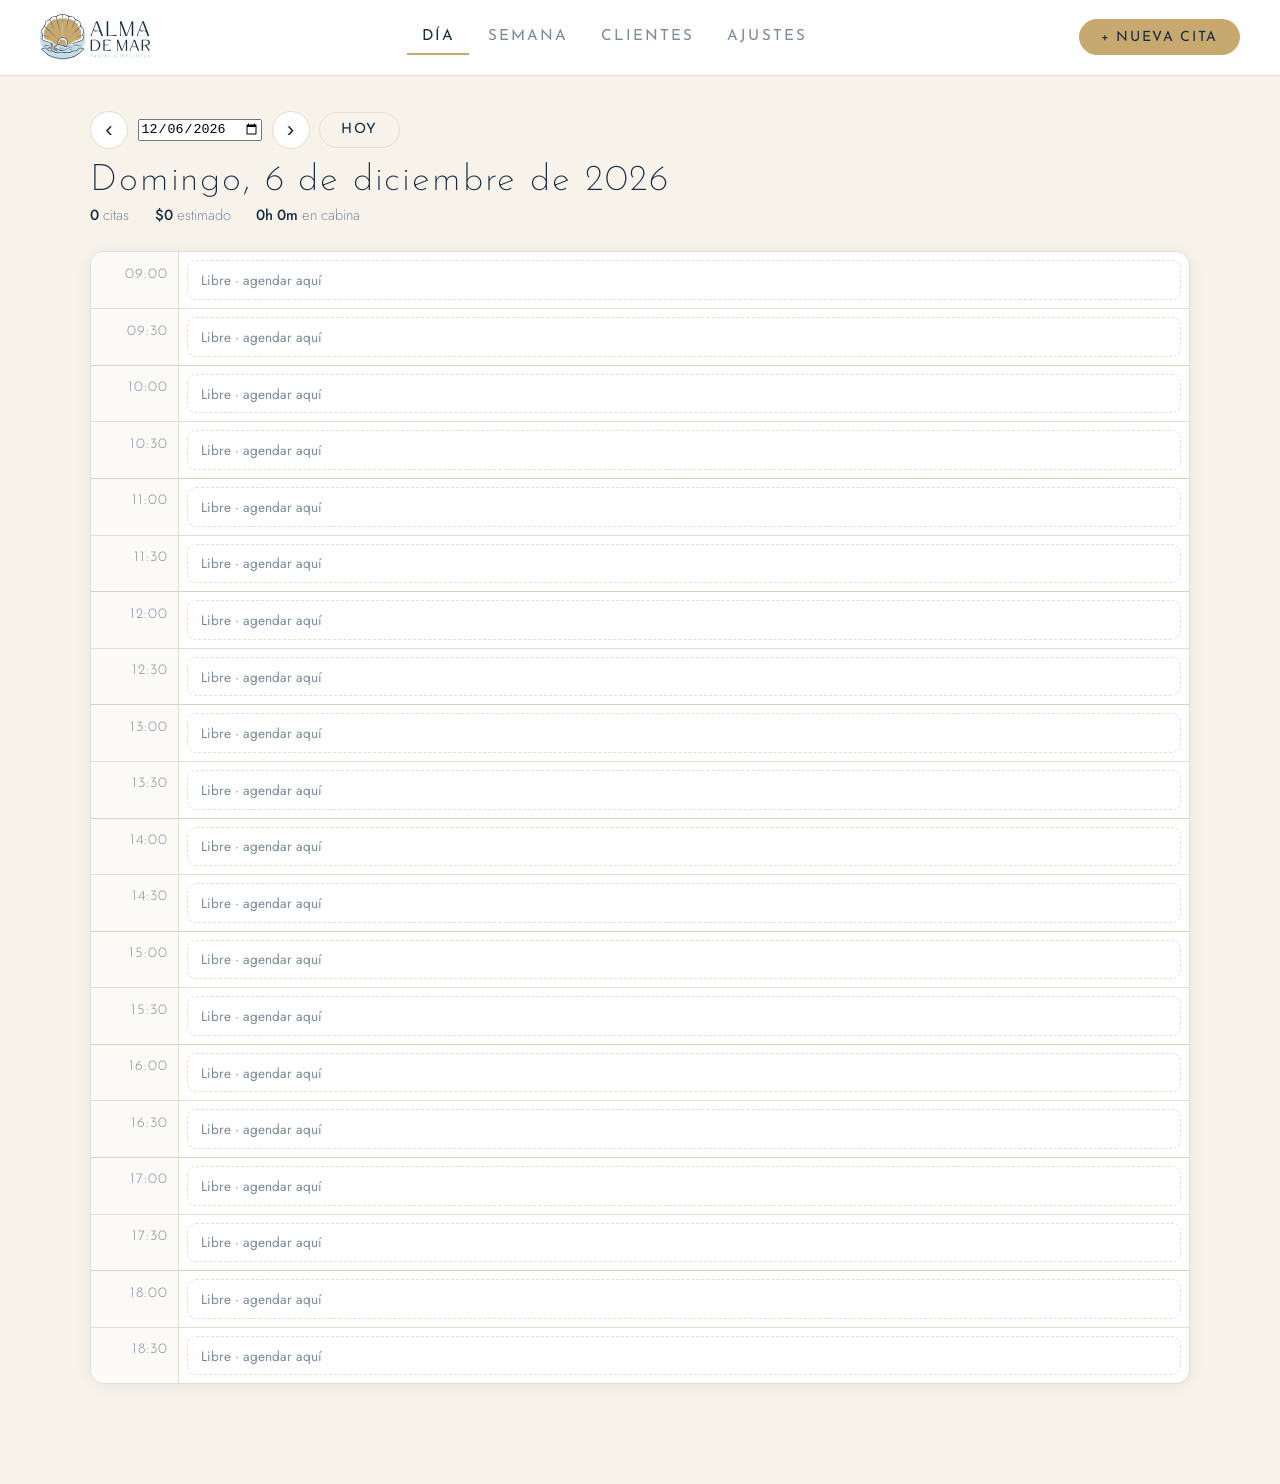
==== index.html @ 2f77c874 "Agenda de citas Alma de Mar (web estática con identidad de marca)" ====
<!doctype html>
<html lang="es">
<head>
<meta charset="utf-8">
<meta name="viewport" content="width=device-width, initial-scale=1, viewport-fit=cover">
<title>Agenda · Alma de Mar</title>
<meta name="description" content="Agenda de citas de Alma de Mar · Facial &amp; Wellness">
<meta name="theme-color" content="#182D45">
<link rel="icon" href="assets/img/favicon.svg" type="image/svg+xml">
<link rel="apple-touch-icon" href="assets/img/favicon.svg">
<link rel="manifest" href="manifest.webmanifest">
<link rel="preconnect" href="https://fonts.googleapis.com">
<link rel="preconnect" href="https://fonts.gstatic.com" crossorigin>
<link href="https://fonts.googleapis.com/css2?family=Josefin+Sans:wght@200;300;400&family=Jost:wght@300;400;500&display=swap" rel="stylesheet">
<link rel="stylesheet" href="assets/css/estilos.css">
</head>
<body>

<header class="cabecera">
  <div class="cabecera__marca">
    <img src="assets/img/logo.svg" alt="Alma de Mar · Facial & Wellness" class="logo">
    <img src="assets/img/isotipo.svg" alt="Alma de Mar" class="logo logo--mini">
  </div>

  <nav class="pestanas" aria-label="Secciones">
    <button class="pestana" data-vista="dia" aria-current="page">Día</button>
    <button class="pestana" data-vista="semana">Semana</button>
    <button class="pestana" data-vista="clientes">Clientes</button>
    <button class="pestana" data-vista="ajustes">Ajustes</button>
  </nav>

  <button class="boton boton--oro" id="btn-nueva">+ Nueva cita</button>
</header>

<main class="contenido">

  <!-- ───────────── DÍA ───────────── -->
  <section class="vista" id="vista-dia">
    <div class="barra-fecha">
      <div class="nav-fecha">
        <button class="icono" id="dia-anterior" aria-label="Día anterior">‹</button>
        <input type="date" id="fecha-dia" aria-label="Fecha">
        <button class="icono" id="dia-siguiente" aria-label="Día siguiente">›</button>
        <button class="boton boton--fino" id="btn-hoy">Hoy</button>
      </div>
      <p class="titulo-fecha" id="titulo-dia"></p>
      <div class="resumen" id="resumen-dia"></div>
    </div>
    <div id="agenda-dia" class="agenda"></div>
  </section>

  <!-- ───────────── SEMANA ───────────── -->
  <section class="vista" id="vista-semana" hidden>
    <div class="barra-fecha">
      <div class="nav-fecha">
        <button class="icono" id="semana-anterior" aria-label="Semana anterior">‹</button>
        <button class="boton boton--fino" id="btn-semana-actual">Esta semana</button>
        <button class="icono" id="semana-siguiente" aria-label="Semana siguiente">›</button>
      </div>
      <p class="titulo-fecha" id="titulo-semana"></p>
      <div class="resumen" id="resumen-semana"></div>
    </div>
    <div id="rejilla-semana" class="semana"></div>
  </section>

  <!-- ───────────── CLIENTES ───────────── -->
  <section class="vista" id="vista-clientes" hidden>
    <div class="barra-fecha">
      <p class="titulo-fecha">Clientas y citas</p>
      <input type="search" id="buscador" class="campo campo--busqueda" placeholder="Buscar por nombre, teléfono o servicio…">
    </div>
    <div id="lista-clientes" class="tarjetas"></div>
  </section>

  <!-- ───────────── AJUSTES ───────────── -->
  <section class="vista" id="vista-ajustes" hidden>
    <div class="panel">
      <h2 class="titulo-seccion">Horario del spa</h2>
      <div class="rejilla-campos">
        <label class="campo-grupo">Apertura
          <input type="time" id="cfg-apertura" class="campo"></label>
        <label class="campo-grupo">Cierre
          <input type="time" id="cfg-cierre" class="campo"></label>
        <label class="campo-grupo">Intervalo
          <select id="cfg-intervalo" class="campo">
            <option value="15">15 minutos</option>
            <option value="30">30 minutos</option>
            <option value="60">60 minutos</option>
          </select></label>
        <label class="campo-grupo">Prefijo país (WhatsApp)
          <input type="text" id="cfg-prefijo" class="campo" placeholder="52"></label>
      </div>
    </div>

    <div class="panel">
      <h2 class="titulo-seccion">Servicios</h2>
      <p class="ayuda">Al elegir un servicio en una cita se rellenan solos la duración y el precio.</p>
      <div id="lista-servicios" class="filas"></div>
      <form id="form-servicio" class="fila-alta">
        <input class="campo" name="nombre" placeholder="Nombre del servicio" required>
        <input class="campo campo--corto" name="duracion" type="number" min="5" step="5" placeholder="min" required>
        <input class="campo campo--corto" name="precio" type="number" min="0" step="10" placeholder="$" required>
        <button class="boton boton--fino" type="submit">Añadir</button>
      </form>
    </div>

    <div class="panel">
      <h2 class="titulo-seccion">Terapeutas / cabinas</h2>
      <div id="lista-terapeutas" class="etiquetas"></div>
      <form id="form-terapeuta" class="fila-alta">
        <input class="campo" name="nombre" placeholder="Nombre" required>
        <button class="boton boton--fino" type="submit">Añadir</button>
      </form>
    </div>

    <div class="panel">
      <h2 class="titulo-seccion">Mensaje de WhatsApp</h2>
      <p class="ayuda">Etiquetas disponibles: <code>{cliente}</code> <code>{servicio}</code> <code>{fecha}</code> <code>{hora}</code> <code>{spa}</code></p>
      <textarea id="cfg-plantilla" class="campo campo--area" rows="5"></textarea>
    </div>

    <div class="panel panel--aviso">
      <h2 class="titulo-seccion">Copia de seguridad</h2>
      <p class="ayuda"><strong>Importante:</strong> las citas se guardan en este navegador y en este dispositivo. Si borras los datos del navegador o cambias de equipo, se pierden. Descarga una copia cada semana.</p>
      <div class="fila-alta">
        <button class="boton boton--fino" id="btn-exportar">Descargar copia</button>
        <button class="boton boton--fino" id="btn-importar">Restaurar copia</button>
        <input type="file" id="archivo-importar" accept="application/json" hidden>
        <button class="boton boton--fino boton--peligro" id="btn-borrar">Borrar todo</button>
      </div>
    </div>
  </section>
</main>

<!-- ───────────── Modal: alta / edición ───────────── -->
<dialog id="dlg-cita" class="modal">
  <form method="dialog" id="form-cita" class="modal__cuerpo">
    <h2 class="titulo-seccion" id="titulo-modal">Nueva cita</h2>
    <input type="hidden" name="id">
    <div class="rejilla-campos">
      <label class="campo-grupo">Fecha<input class="campo" type="date" name="fecha" required></label>
      <label class="campo-grupo">Hora<input class="campo" type="time" name="hora" required></label>
      <label class="campo-grupo campo-grupo--ancho">Servicio
        <select class="campo" name="servicioId" id="select-servicio" required></select></label>
      <label class="campo-grupo">Duración (min)<input class="campo" type="number" name="duracion" min="5" step="5" required></label>
      <label class="campo-grupo">Precio<input class="campo" type="number" name="precio" min="0" step="10" required></label>
      <label class="campo-grupo">Clienta<input class="campo" name="cliente" placeholder="Nombre y apellido" required></label>
      <label class="campo-grupo">Teléfono<input class="campo" name="telefono" inputmode="tel" placeholder="55 1234 5678"></label>
      <label class="campo-grupo">Terapeuta
        <select class="campo" name="terapeuta" id="select-terapeuta"></select></label>
      <label class="campo-grupo">Estado
        <select class="campo" name="estado">
          <option value="pendiente">Pendiente</option>
          <option value="confirmada">Confirmada</option>
          <option value="completada">Completada</option>
          <option value="cancelada">Cancelada</option>
          <option value="ausente">No asistió</option>
        </select></label>
      <label class="campo-grupo campo-grupo--ancho">Notas
        <textarea class="campo campo--area" name="notas" rows="2" placeholder="Alergias, preferencias, tratamiento previo…"></textarea></label>
    </div>
    <p class="aviso-conflicto" id="aviso-conflicto" hidden></p>
    <div class="modal__pie">
      <button class="boton boton--fino" value="cancelar" formnovalidate>Cancelar</button>
      <button class="boton boton--oro" value="guardar" id="btn-guardar-cita">Guardar cita</button>
    </div>
  </form>
</dialog>

<!-- ───────────── Modal: detalle ───────────── -->
<dialog id="dlg-detalle" class="modal">
  <div class="modal__cuerpo" id="detalle-cuerpo"></div>
</dialog>

<div id="avisos" class="avisos" aria-live="polite"></div>

<script src="assets/js/app.js"></script>
</body>
</html>
---- assets/css/estilos.css ----
/* ══════════════════════════════════════════════════════════
   ALMA DE MAR · Agenda
   Paleta y tipografía según el manual de marca
   ══════════════════════════════════════════════════════════ */

:root{
  /* Colores oficiales del manual */
  --azul:        #182D45;
  --oro:         #C7A970;
  --agua:        #C7DDE5;
  --agua-media:  #95BEC9;
  --crema:       #F7F3EB;
  --blanco:      #FFFFFF;

  /* Tintes derivados */
  --azul-suave:  #33465C;
  --azul-tenue:  #7C8B9C;
  --oro-claro:   #DFCEAD;
  --oro-palido:  #F2EADC;
  --agua-palida: #EAF3F6;
  --linea:       #E4DED2;

  /* Estados */
  --verde:       #4E8C6A;
  --rojo:        #B4544A;

  --radio:       14px;
  --radio-s:     9px;
  --sombra:      0 2px 14px rgba(24,45,69,.07);
  --sombra-alta: 0 18px 50px rgba(24,45,69,.18);

  --display: "Josefin Sans", "Optima", serif;
  --texto:   "Jost", "Avenir Next", system-ui, -apple-system, sans-serif;
}

*{ box-sizing:border-box; }

html,body{ margin:0; padding:0; }

body{
  font-family:var(--texto);
  font-weight:300;
  color:var(--azul);
  background:var(--crema);
  -webkit-font-smoothing:antialiased;
  padding-bottom:4rem;
}

h1,h2,h3{ font-family:var(--display); font-weight:300; margin:0; }

code{
  font-family:ui-monospace, SFMono-Regular, Menlo, monospace;
  font-size:.82em; background:var(--oro-palido);
  padding:.12em .4em; border-radius:5px; color:var(--azul);
}

/* ───────────── Cabecera ───────────── */
.cabecera{
  display:flex; align-items:center; gap:1.5rem;
  padding:.9rem clamp(1rem, 4vw, 2.5rem);
  background:var(--blanco);
  border-bottom:1px solid var(--linea);
  position:sticky; top:0; z-index:40;
  flex-wrap:wrap;
}
.cabecera__marca{ display:flex; align-items:center; }
.logo{ height:46px; width:auto; display:block; }
.logo--mini{ display:none; height:40px; }

.pestanas{ display:flex; gap:.25rem; margin-inline:auto; flex-wrap:wrap; }
.pestana{
  font-family:var(--display); font-size:.95rem; letter-spacing:.14em; text-transform:uppercase;
  background:none; border:none; border-bottom:2px solid transparent;
  color:var(--azul-tenue); padding:.55rem .9rem; cursor:pointer;
  transition:color .18s, border-color .18s;
}
.pestana:hover{ color:var(--azul); }
.pestana[aria-current="page"]{ color:var(--azul); border-bottom-color:var(--oro); }

/* ───────────── Botones ───────────── */
.boton{
  font-family:var(--display); font-size:.88rem; letter-spacing:.12em; text-transform:uppercase;
  border-radius:999px; border:1px solid var(--azul); background:var(--azul); color:var(--blanco);
  padding:.6rem 1.3rem; cursor:pointer; transition:all .18s; white-space:nowrap;
}
.boton:hover{ background:var(--azul-suave); border-color:var(--azul-suave); }
.boton--oro{ background:var(--oro); border-color:var(--oro); color:var(--azul); }
.boton--oro:hover{ background:var(--oro-claro); border-color:var(--oro-claro); }
.boton--fino{ background:transparent; color:var(--azul); border-color:var(--linea); }
.boton--fino:hover{ background:var(--oro-palido); border-color:var(--oro); }
.boton--peligro{ color:var(--rojo); border-color:#E8D2CE; }
.boton--peligro:hover{ background:#FBEFED; border-color:var(--rojo); }
.boton--wa{ background:var(--verde); border-color:var(--verde); color:#fff; }
.boton--wa:hover{ background:#437A5C; border-color:#437A5C; }

.icono{
  width:38px; height:38px; border-radius:50%; border:1px solid var(--linea);
  background:var(--blanco); color:var(--azul); font-size:1.4rem; line-height:1;
  cursor:pointer; transition:all .18s;
}
.icono:hover{ border-color:var(--oro); color:var(--oro); }

/* ───────────── Campos ───────────── */
.campo{
  font-family:var(--texto); font-size:.95rem; font-weight:300; color:var(--azul);
  background:var(--blanco); border:1px solid var(--linea); border-radius:var(--radio-s);
  padding:.55rem .75rem; width:100%;
}
.campo:focus{ outline:2px solid var(--agua-media); outline-offset:1px; border-color:var(--agua-media); }
.campo--corto{ max-width:110px; }
.campo--area{ resize:vertical; line-height:1.5; }
.campo--busqueda{ max-width:460px; }

.campo-grupo{
  display:flex; flex-direction:column; gap:.35rem;
  font-family:var(--display); font-size:.78rem; letter-spacing:.14em; text-transform:uppercase; color:var(--azul-tenue);
}
.campo-grupo--ancho{ grid-column:1 / -1; }
.rejilla-campos{ display:grid; grid-template-columns:repeat(auto-fit, minmax(190px, 1fr)); gap:1rem; }

/* ───────────── Contenido ───────────── */
.contenido{ padding:clamp(1rem, 3vw, 2.2rem) clamp(1rem, 4vw, 2.5rem); max-width:1180px; margin:0 auto; }

.barra-fecha{ margin-bottom:1.6rem; }
.nav-fecha{ display:flex; align-items:center; gap:.6rem; flex-wrap:wrap; }
.nav-fecha .campo{ width:auto; }
.titulo-fecha{
  font-family:var(--display); font-size:clamp(1.6rem, 4vw, 2.3rem); font-weight:200;
  letter-spacing:.05em; margin:.8rem 0 .3rem;
}
.resumen{ display:flex; gap:1.6rem; flex-wrap:wrap; color:var(--azul-tenue); font-size:.92rem; }
.resumen strong{ font-weight:500; color:var(--azul); }

/* ───────────── Agenda del día ───────────── */
.agenda{ background:var(--blanco); border:1px solid var(--linea); border-radius:var(--radio); overflow:hidden; box-shadow:var(--sombra); }

.franja{ display:grid; grid-template-columns:88px 1fr; border-top:1px solid var(--linea); min-height:56px; }
.franja:first-child{ border-top:none; }
.franja--hora-en-punto{ border-top-color:#D8D0C1; }
.franja__hora{
  font-family:var(--display); font-size:.9rem; letter-spacing:.08em; color:var(--azul-tenue);
  padding:.9rem .6rem; text-align:right; border-right:1px solid var(--linea); background:#FCFAF6;
}
.franja__contenido{ padding:.5rem; display:flex; flex-direction:column; gap:.4rem; }

.libre{
  border:1px dashed var(--linea); border-radius:var(--radio-s); background:transparent;
  color:var(--azul-tenue); font-family:var(--texto); font-size:.85rem; text-align:left;
  padding:.55rem .8rem; cursor:pointer; width:100%; transition:all .16s;
}
.libre:hover{ border-color:var(--oro); color:var(--oro); background:var(--oro-palido); }
.continua{ font-size:.8rem; color:var(--azul-tenue); padding:.4rem .8rem; font-style:italic; opacity:.75; }

/* ───────────── Tarjeta de cita ───────────── */
.cita{
  display:flex; align-items:flex-start; gap:.9rem; width:100%; text-align:left;
  background:var(--agua-palida); border:1px solid var(--agua); border-left:4px solid var(--agua-media);
  border-radius:var(--radio-s); padding:.7rem .9rem; cursor:pointer; transition:all .16s;
  font-family:var(--texto); color:var(--azul);
}
.cita:hover{ box-shadow:var(--sombra); transform:translateY(-1px); }
.cita__datos{ flex:1; min-width:0; }
.cita__cliente{ font-size:1.02rem; font-weight:400; }
.cita__servicio{ font-size:.87rem; color:var(--azul-suave); }
.cita__meta{ font-size:.8rem; color:var(--azul-tenue); margin-top:.15rem; }
.cita__precio{ font-family:var(--display); font-size:.95rem; letter-spacing:.05em; white-space:nowrap; }

.cita--confirmada{ background:var(--oro-palido); border-color:var(--oro-claro); border-left-color:var(--oro); }
.cita--completada{ background:#F1F5F2; border-color:#DCE7E0; border-left-color:var(--verde); }
.cita--cancelada,.cita--ausente{ background:#FAF7F6; border-color:#EADCD9; border-left-color:var(--rojo); opacity:.72; }
.cita--cancelada .cita__cliente{ text-decoration:line-through; }

.estado{
  display:inline-block; font-family:var(--display); font-size:.68rem; letter-spacing:.14em; text-transform:uppercase;
  padding:.2rem .6rem; border-radius:999px; border:1px solid currentColor; margin-top:.35rem;
}
.estado--pendiente{ color:var(--agua-media); }
.estado--confirmada{ color:var(--oro); }
.estado--completada{ color:var(--verde); }
.estado--cancelada,.estado--ausente{ color:var(--rojo); }

/* ───────────── Semana ───────────── */
.semana{ display:grid; grid-template-columns:repeat(7, minmax(0,1fr)); gap:.7rem; }
.dia-col{
  background:var(--blanco); border:1px solid var(--linea); border-radius:var(--radio);
  padding:.7rem .55rem; min-height:170px; box-shadow:var(--sombra); cursor:pointer; transition:border-color .16s;
}
.dia-col:hover{ border-color:var(--oro); }
.dia-col--hoy{ border-color:var(--oro); background:#FFFDF8; }
.dia-col__cabecera{ text-align:center; padding-bottom:.5rem; border-bottom:1px solid var(--linea); margin-bottom:.55rem; }
.dia-col__nombre{ font-family:var(--display); font-size:.72rem; letter-spacing:.16em; text-transform:uppercase; color:var(--azul-tenue); }
.dia-col__numero{ font-family:var(--display); font-size:1.5rem; font-weight:200; }
.mini-cita{
  font-size:.76rem; line-height:1.3; padding:.35rem .45rem; border-radius:6px; margin-bottom:.3rem;
  background:var(--agua-palida); border-left:3px solid var(--agua-media); overflow:hidden; text-overflow:ellipsis; white-space:nowrap;
}
.mini-cita--confirmada{ background:var(--oro-palido); border-left-color:var(--oro); }
.mini-cita--completada{ background:#F1F5F2; border-left-color:var(--verde); }
.mini-cita--cancelada,.mini-cita--ausente{ background:#FAF7F6; border-left-color:var(--rojo); opacity:.7; text-decoration:line-through; }
.dia-col__vacio{ text-align:center; color:var(--azul-tenue); font-size:.78rem; padding-top:.8rem; opacity:.6; }

/* ───────────── Paneles / listas ───────────── */
.panel{
  background:var(--blanco); border:1px solid var(--linea); border-radius:var(--radio);
  padding:1.4rem 1.5rem; margin-bottom:1.2rem; box-shadow:var(--sombra);
}
.panel--aviso{ border-color:var(--oro-claro); background:#FFFDF8; }
.titulo-seccion{
  font-family:var(--display); font-size:1.05rem; letter-spacing:.18em; text-transform:uppercase;
  font-weight:300; margin-bottom:.9rem;
}
.ayuda{ font-size:.87rem; color:var(--azul-tenue); margin:0 0 1rem; line-height:1.6; }
.filas{ display:flex; flex-direction:column; gap:.5rem; margin-bottom:1rem; }
.fila{
  display:flex; align-items:center; gap:.8rem; padding:.6rem .8rem;
  border:1px solid var(--linea); border-radius:var(--radio-s); background:#FCFAF6;
}
.fila__nombre{ flex:1; }
.fila__meta{ font-size:.85rem; color:var(--azul-tenue); }
.fila-alta{ display:flex; gap:.6rem; flex-wrap:wrap; align-items:center; }
.etiquetas{ display:flex; gap:.5rem; flex-wrap:wrap; margin-bottom:1rem; }
.etiqueta{
  display:inline-flex; align-items:center; gap:.5rem; padding:.35rem .5rem .35rem .9rem;
  border:1px solid var(--agua); background:var(--agua-palida); border-radius:999px; font-size:.9rem;
}
.quitar{ background:none; border:none; color:var(--azul-tenue); cursor:pointer; font-size:1.1rem; line-height:1; padding:0 .2rem; }
.quitar:hover{ color:var(--rojo); }

.tarjetas{ display:grid; grid-template-columns:repeat(auto-fill, minmax(290px,1fr)); gap:.9rem; }
.tarjeta{
  background:var(--blanco); border:1px solid var(--linea); border-radius:var(--radio);
  padding:1rem 1.1rem; box-shadow:var(--sombra);
}
.tarjeta__nombre{ font-family:var(--display); font-size:1.15rem; letter-spacing:.04em; }
.tarjeta__meta{ font-size:.85rem; color:var(--azul-tenue); margin-top:.2rem; }
.tarjeta__historial{ margin-top:.7rem; border-top:1px solid var(--linea); padding-top:.6rem; display:flex; flex-direction:column; gap:.3rem; }
.historial-item{ font-size:.83rem; color:var(--azul-suave); cursor:pointer; }
.historial-item:hover{ color:var(--oro); }

.vacio{
  text-align:center; padding:3.5rem 1rem; color:var(--azul-tenue);
  font-family:var(--display); letter-spacing:.1em; font-size:1rem;
}

/* ───────────── Modales ───────────── */
.modal{
  border:none; border-radius:var(--radio); padding:0; max-width:640px; width:calc(100% - 2rem);
  box-shadow:var(--sombra-alta); background:var(--crema); color:var(--azul);
}
.modal::backdrop{ background:rgba(24,45,69,.42); backdrop-filter:blur(2px); }
.modal__cuerpo{ padding:1.6rem 1.7rem; }
.modal__pie{ display:flex; justify-content:flex-end; gap:.7rem; margin-top:1.4rem; flex-wrap:wrap; }
.aviso-conflicto{
  margin:1rem 0 0; padding:.7rem .9rem; border-radius:var(--radio-s);
  background:#FBEFED; border:1px solid #E8D2CE; color:var(--rojo); font-size:.88rem;
}
.detalle__linea{ display:flex; justify-content:space-between; gap:1rem; padding:.5rem 0; border-bottom:1px solid var(--linea); font-size:.95rem; }
.detalle__linea span:first-child{ color:var(--azul-tenue); font-family:var(--display); font-size:.78rem; letter-spacing:.14em; text-transform:uppercase; }
.detalle__notas{ margin-top:.9rem; padding:.8rem; background:var(--blanco); border-radius:var(--radio-s); font-size:.9rem; line-height:1.6; }

/* ───────────── Avisos flotantes ───────────── */
.avisos{ position:fixed; bottom:1.3rem; left:50%; transform:translateX(-50%); display:flex; flex-direction:column; gap:.5rem; z-index:80; }
.aviso{
  background:var(--azul); color:var(--blanco); padding:.7rem 1.2rem; border-radius:999px;
  font-size:.9rem; box-shadow:var(--sombra-alta); animation:entra .25s ease-out;
}
@keyframes entra{ from{ opacity:0; transform:translateY(10px); } to{ opacity:1; transform:none; } }

/* ───────────── Responsive ───────────── */
@media (max-width:900px){
  .semana{ grid-template-columns:repeat(2,1fr); }
  .dia-col{ min-height:auto; }
}
@media (max-width:640px){
  .cabecera{ gap:.8rem; padding:.7rem 1rem; }
  .logo{ display:none; }
  .logo--mini{ display:block; }
  .pestanas{ order:3; width:100%; margin:0; justify-content:space-between; }
  .pestana{ padding:.5rem .3rem; font-size:.8rem; letter-spacing:.08em; }
  .boton{ padding:.55rem 1rem; font-size:.8rem; }
  .semana{ grid-template-columns:1fr; }
  .franja{ grid-template-columns:64px 1fr; }
  .franja__hora{ padding:.75rem .4rem; font-size:.8rem; }
  .contenido{ padding:1rem; }
}

/* ───────────── Impresión ───────────── */
@media print{
  .cabecera .pestanas, .cabecera .boton, .nav-fecha, .avisos, .libre{ display:none !important; }
  body{ background:#fff; padding:0; }
  .agenda,.panel,.dia-col{ box-shadow:none; }
  .cita{ break-inside:avoid; }
}
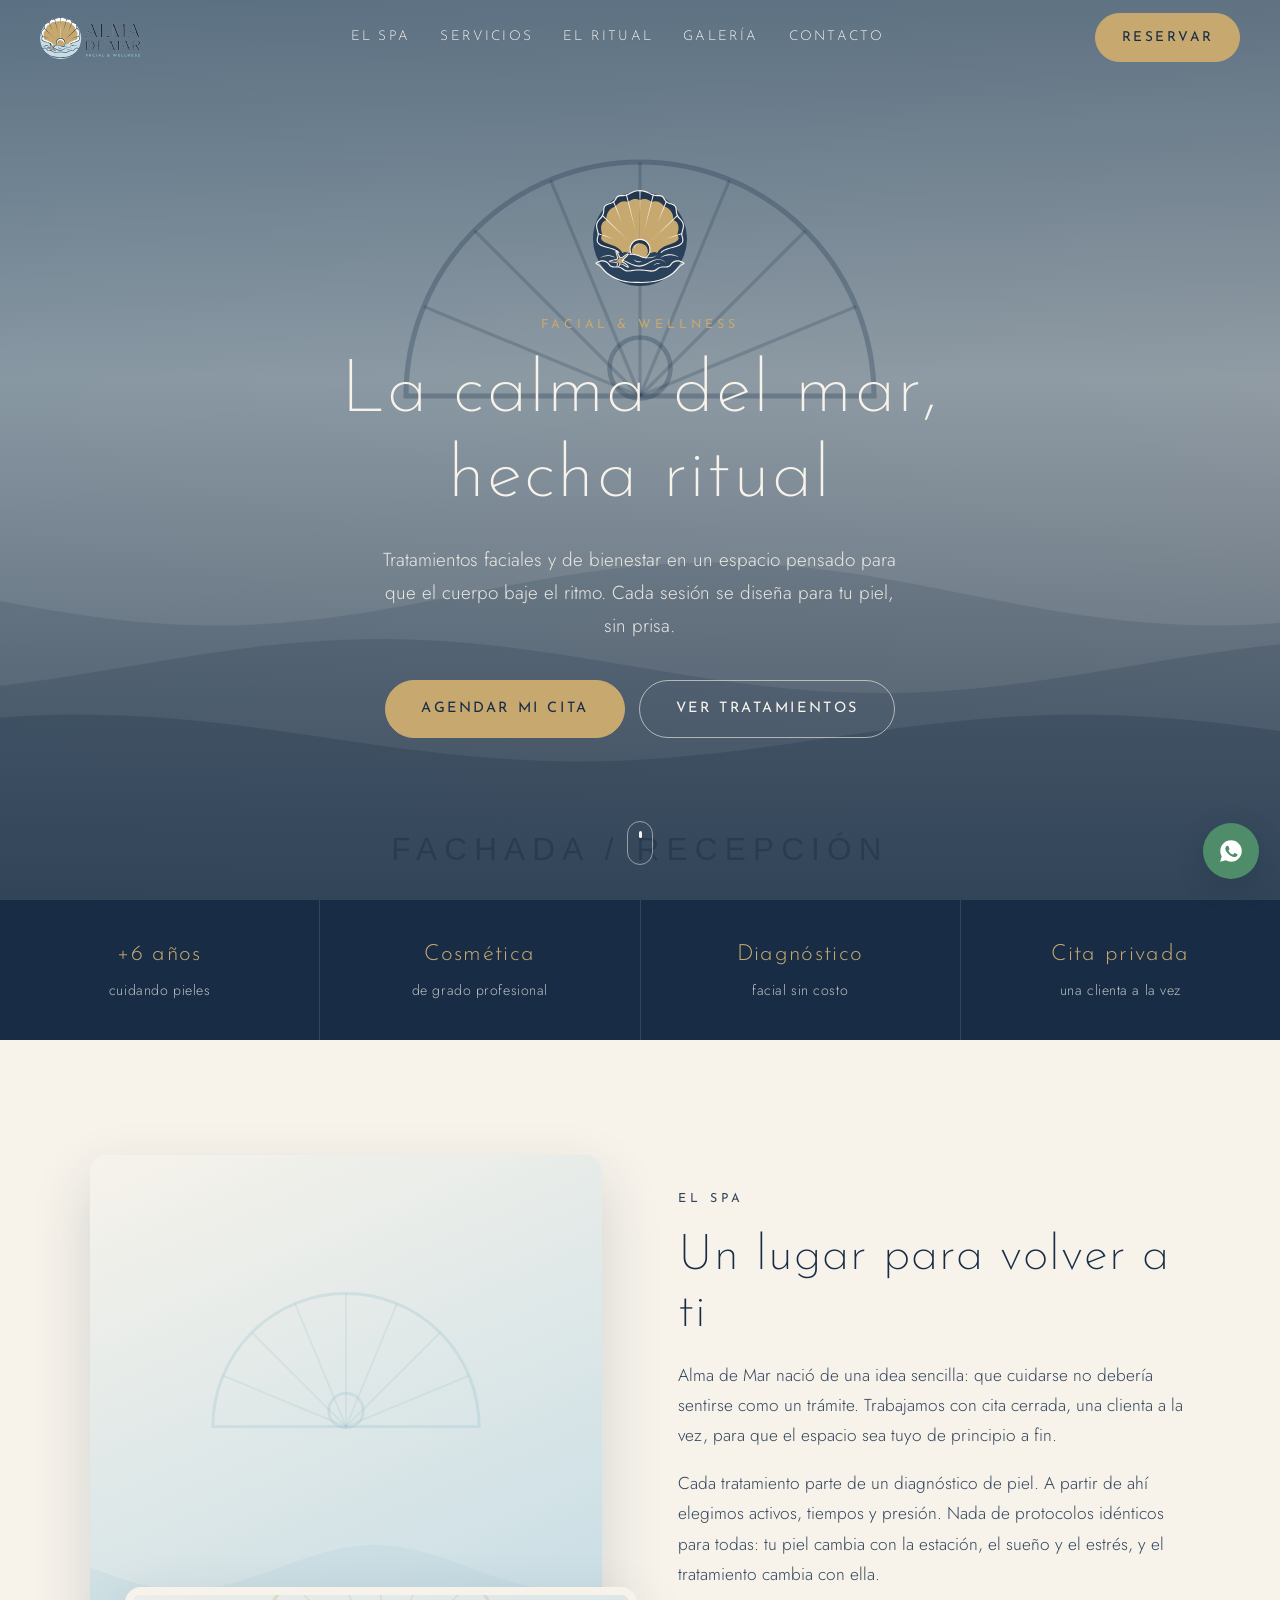
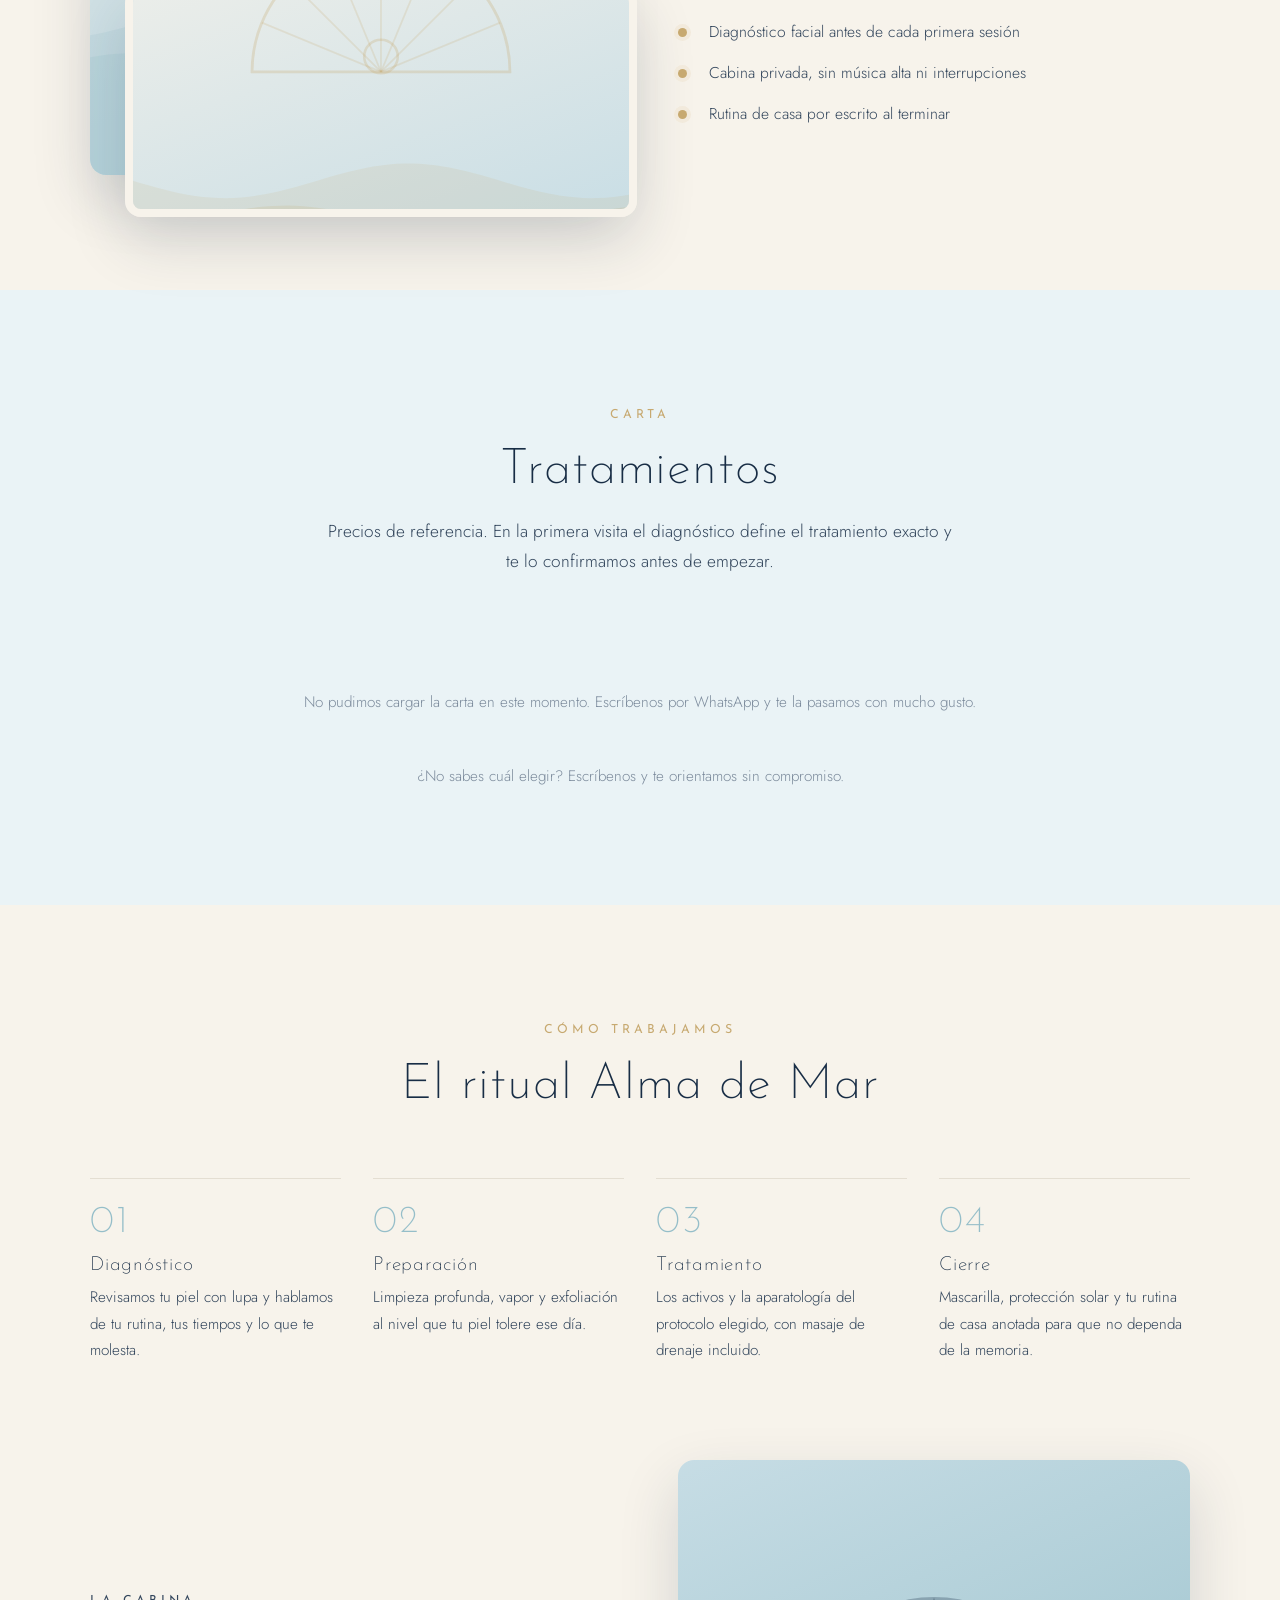
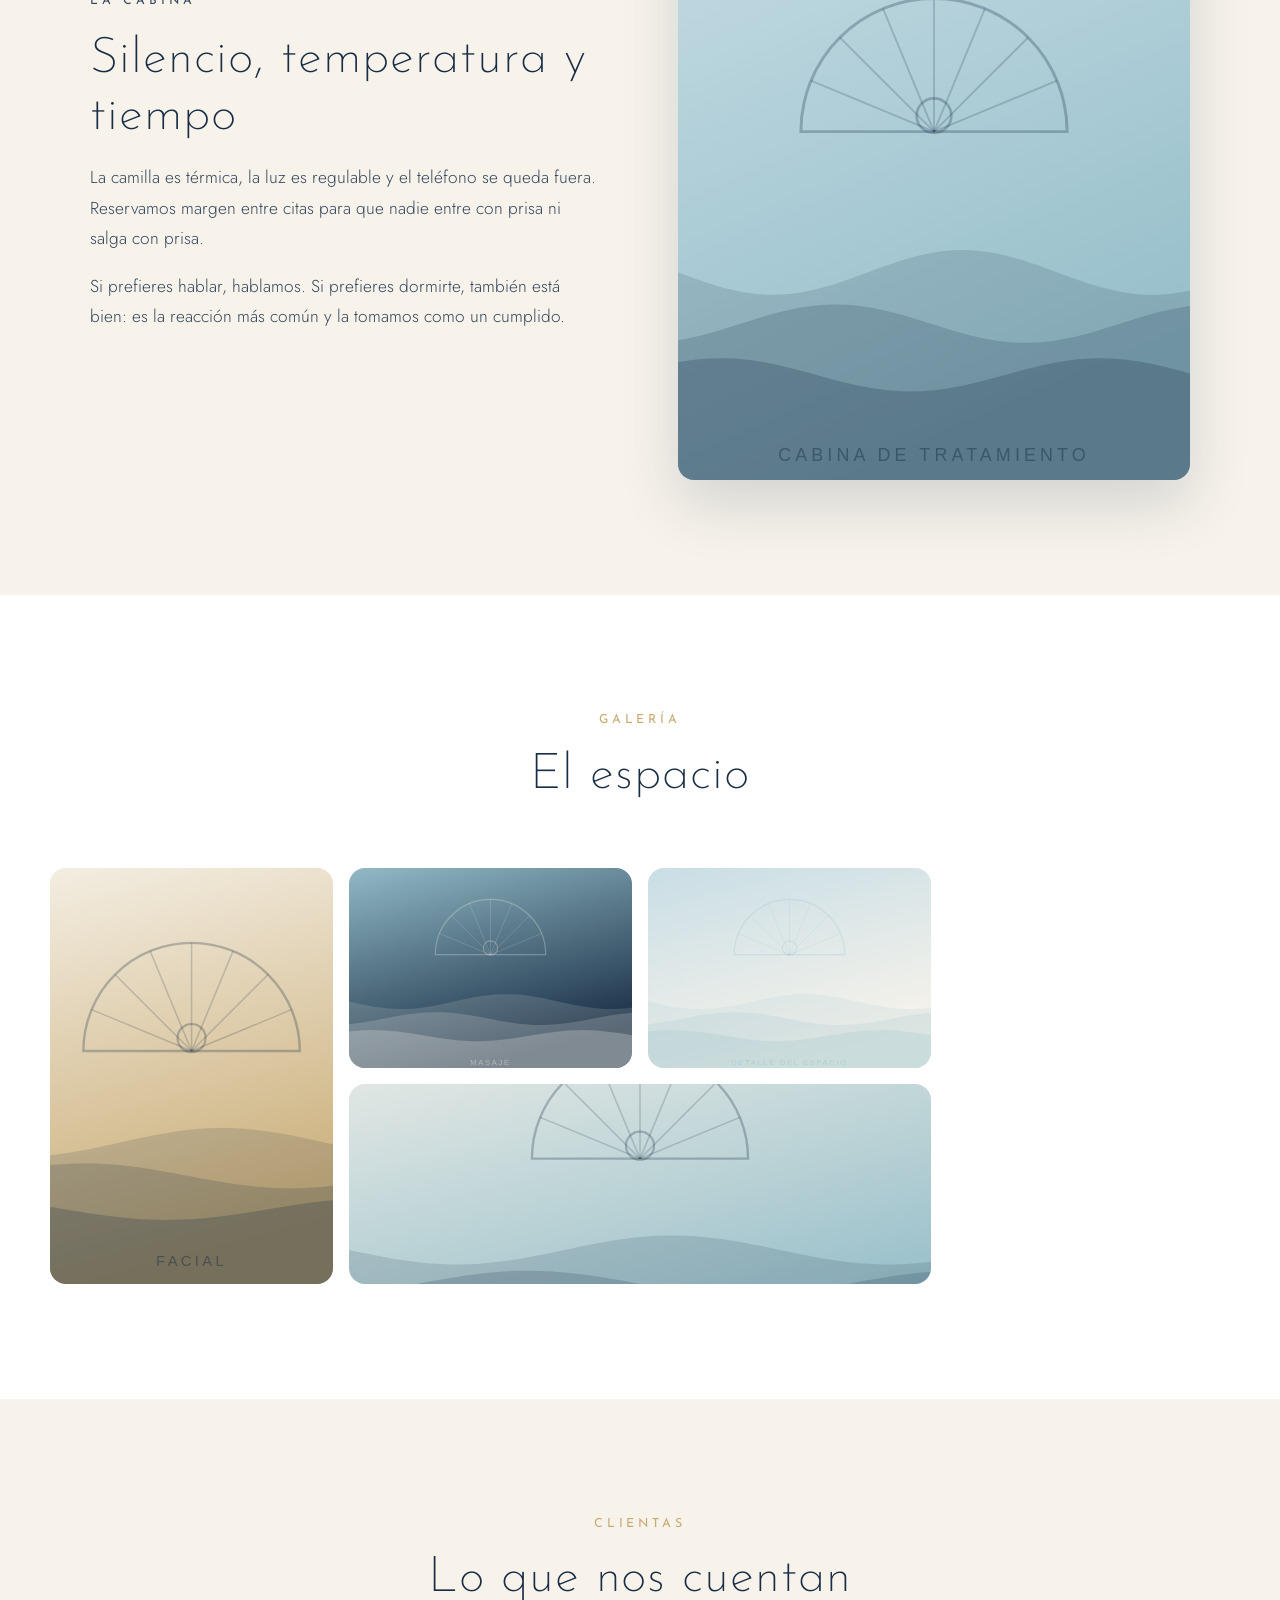
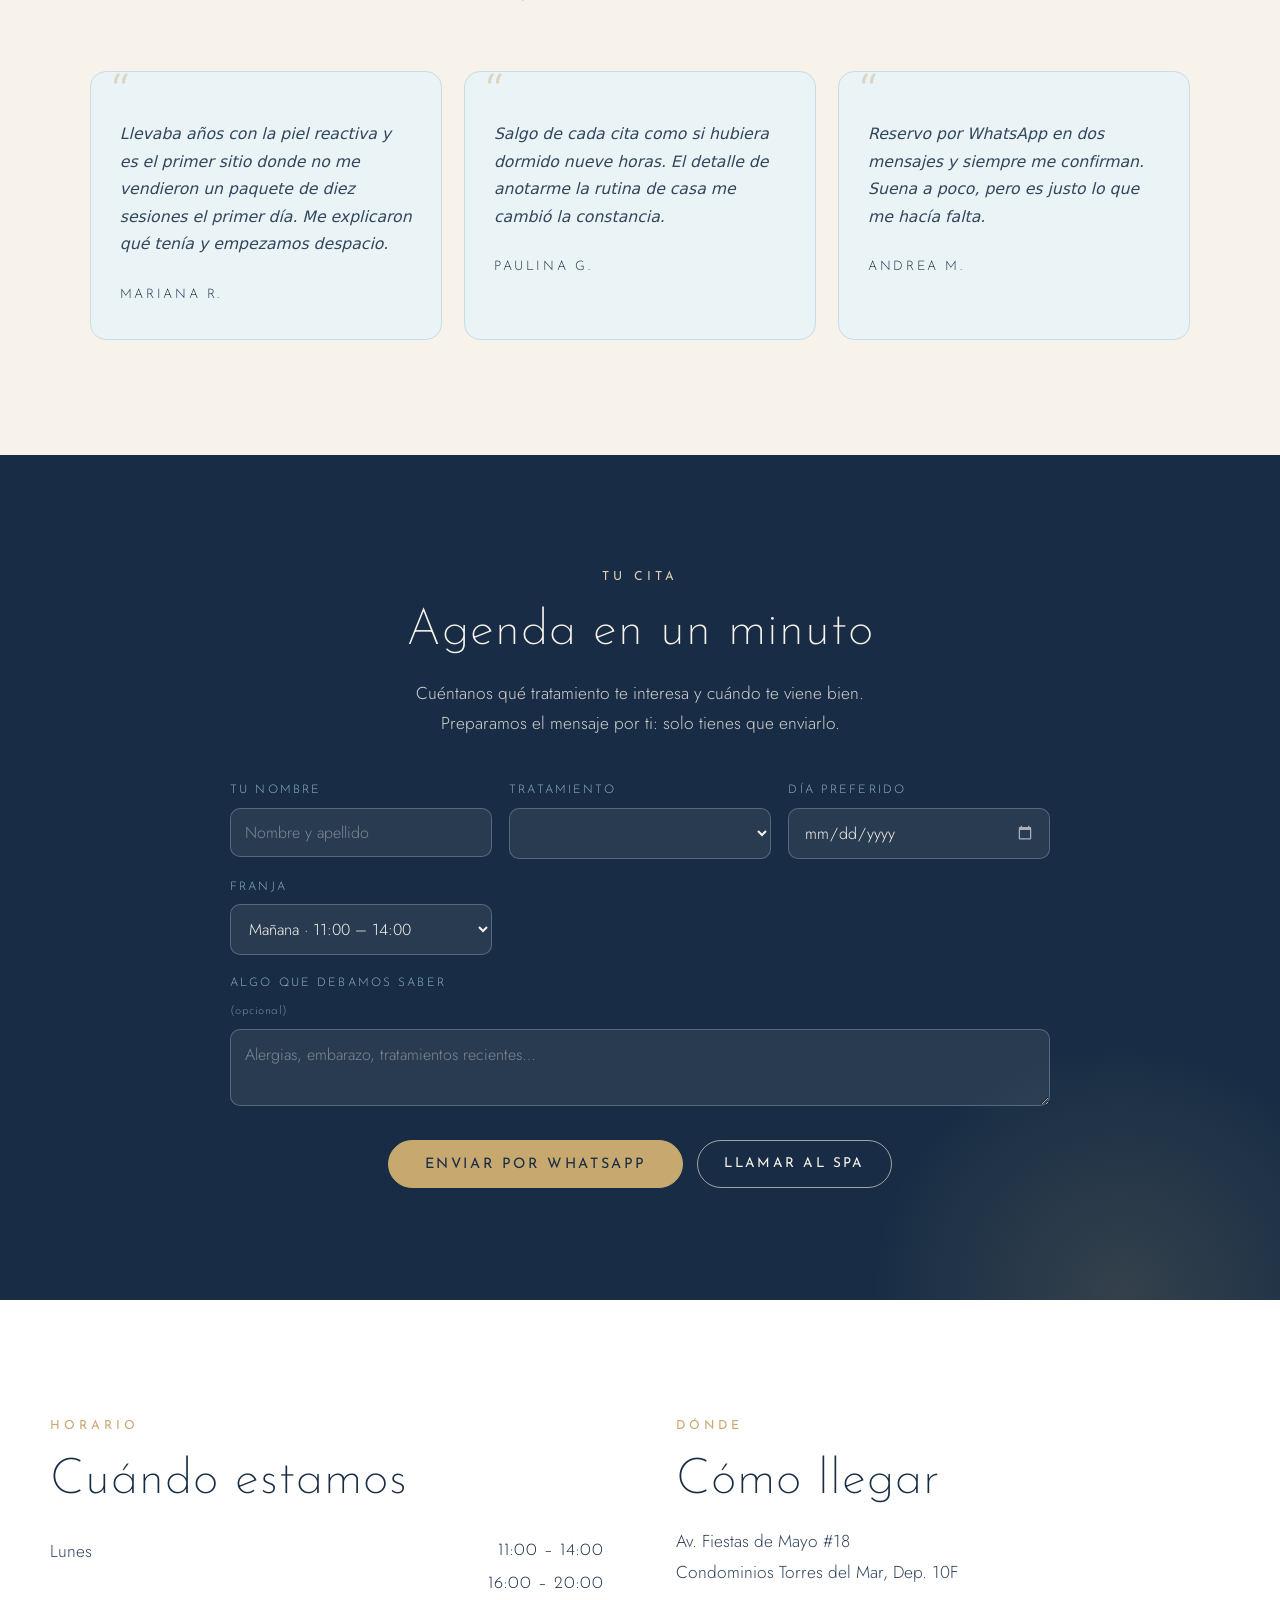
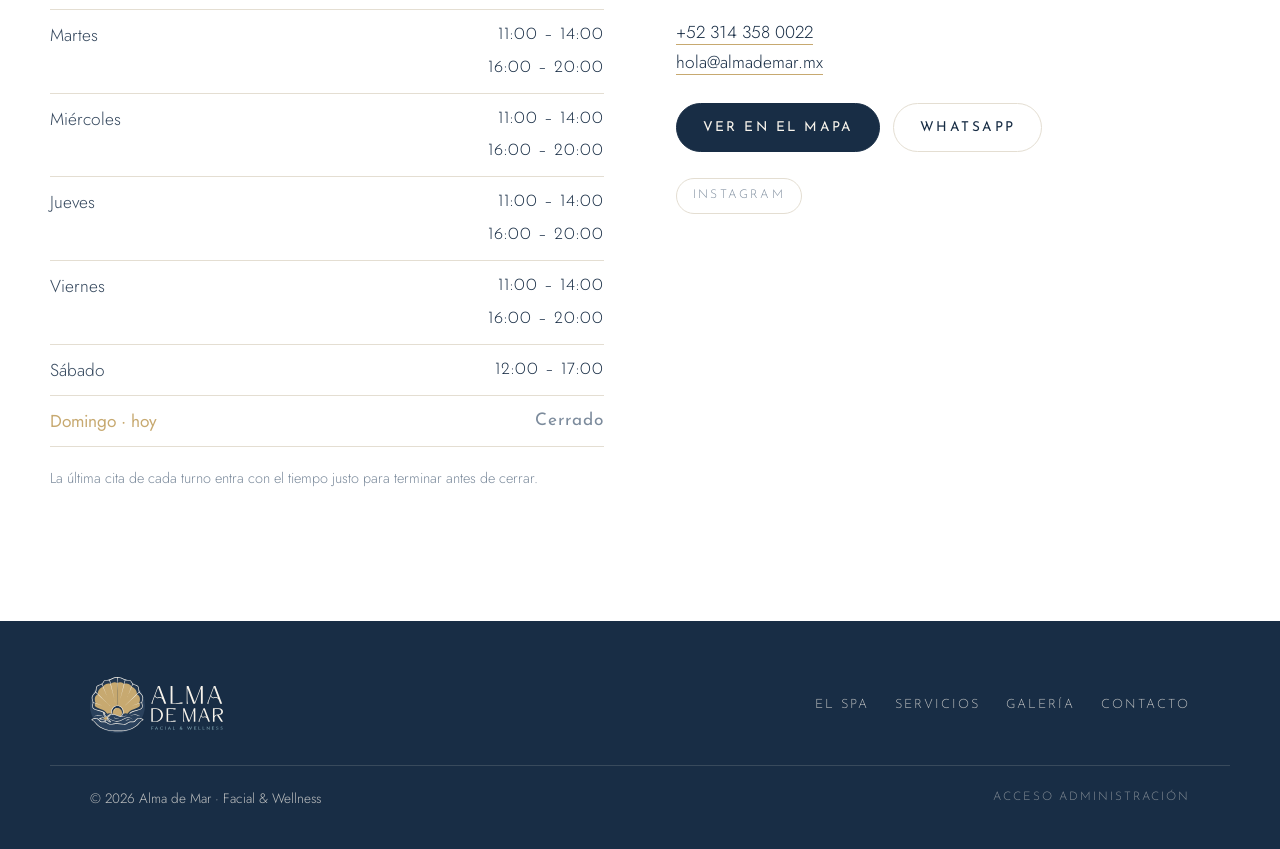
==== commit edd350ed: "Segundo Commit" ====
--- a/index.html
+++ b/index.html
@@ -3,177 +3,321 @@
 <head>
 <meta charset="utf-8">
 <meta name="viewport" content="width=device-width, initial-scale=1, viewport-fit=cover">
-<title>Agenda · Alma de Mar</title>
-<meta name="description" content="Agenda de citas de Alma de Mar · Facial &amp; Wellness">
+<title>Alma de Mar · Facial &amp; Wellness</title>
+<meta name="description" content="Spa de tratamientos faciales y bienestar. Rituales de cuidado inspirados en la calma del mar. Agenda tu cita en Alma de Mar.">
 <meta name="theme-color" content="#182D45">
+
+<meta property="og:type" content="website">
+<meta property="og:title" content="Alma de Mar · Facial &amp; Wellness">
+<meta property="og:description" content="Rituales faciales y de bienestar inspirados en la calma del mar.">
+<meta property="og:image" content="assets/img/spa/hero.svg">
+
 <link rel="icon" href="assets/img/favicon.svg" type="image/svg+xml">
 <link rel="apple-touch-icon" href="assets/img/favicon.svg">
 <link rel="manifest" href="manifest.webmanifest">
+
 <link rel="preconnect" href="https://fonts.googleapis.com">
 <link rel="preconnect" href="https://fonts.gstatic.com" crossorigin>
 <link href="https://fonts.googleapis.com/css2?family=Josefin+Sans:wght@200;300;400&family=Jost:wght@300;400;500&display=swap" rel="stylesheet">
-<link rel="stylesheet" href="assets/css/estilos.css">
+<link rel="stylesheet" href="assets/css/landing.css?v=3">
 </head>
 <body>
 
-<header class="cabecera">
-  <div class="cabecera__marca">
-    <img src="assets/img/logo.svg" alt="Alma de Mar · Facial & Wellness" class="logo">
-    <img src="assets/img/isotipo.svg" alt="Alma de Mar" class="logo logo--mini">
-  </div>
-
-  <nav class="pestanas" aria-label="Secciones">
-    <button class="pestana" data-vista="dia" aria-current="page">Día</button>
-    <button class="pestana" data-vista="semana">Semana</button>
-    <button class="pestana" data-vista="clientes">Clientes</button>
-    <button class="pestana" data-vista="ajustes">Ajustes</button>
+<a class="saltar" href="#servicios">Saltar al contenido</a>
+
+<!-- ═══════════════ Barra superior ═══════════════ -->
+<header class="barra" id="barra">
+  <a class="barra__marca" href="#inicio" aria-label="Alma de Mar, inicio">
+    <img src="assets/img/logo-claro.svg" alt="Alma de Mar · Facial &amp; Wellness" class="barra__logo barra__logo--claro">
+    <img src="assets/img/logo.svg" alt="" aria-hidden="true" class="barra__logo barra__logo--color">
+  </a>
+
+  <nav class="barra__nav" id="menu" aria-label="Navegación principal">
+    <a href="#experiencia">El spa</a>
+    <a href="#servicios">Servicios</a>
+    <a href="#ritual">El ritual</a>
+    <a href="#espacio">Galería</a>
+    <a href="#contacto">Contacto</a>
   </nav>
 
-  <button class="boton boton--oro" id="btn-nueva">+ Nueva cita</button>
+  <a class="btn btn--oro barra__cta" href="#reservar">Reservar</a>
+
+  <button class="barra__menu" id="btn-menu" aria-expanded="false" aria-controls="menu" aria-label="Abrir menú">
+    <span></span><span></span><span></span>
+  </button>
 </header>
 
-<main class="contenido">
-
-  <!-- ───────────── DÍA ───────────── -->
-  <section class="vista" id="vista-dia">
-    <div class="barra-fecha">
-      <div class="nav-fecha">
-        <button class="icono" id="dia-anterior" aria-label="Día anterior">‹</button>
-        <input type="date" id="fecha-dia" aria-label="Fecha">
-        <button class="icono" id="dia-siguiente" aria-label="Día siguiente">›</button>
-        <button class="boton boton--fino" id="btn-hoy">Hoy</button>
+<main>
+
+<!-- ═══════════════ Portada ═══════════════ -->
+<section class="portada" id="inicio">
+  <img class="portada__foto" src="assets/img/spa/hero.svg" data-foto="hero" alt="Interior del spa Alma de Mar">
+  <div class="portada__velo"></div>
+
+  <div class="portada__texto">
+    <img src="assets/img/isotipo-claro.svg" alt="" class="portada__sello" aria-hidden="true">
+    <p class="antetitulo">Facial &amp; Wellness</p>
+    <h1 class="portada__titulo">La calma del mar,<br>hecha ritual</h1>
+    <p class="portada__bajada">
+      Tratamientos faciales y de bienestar en un espacio pensado para que el cuerpo
+      baje el ritmo. Cada sesión se diseña para tu piel, sin prisa.
+    </p>
+    <div class="portada__acciones">
+      <a class="btn btn--oro btn--grande" href="#reservar">Agendar mi cita</a>
+      <a class="btn btn--claro btn--grande" href="#servicios">Ver tratamientos</a>
+    </div>
+  </div>
+
+  <a class="portada__baja" href="#experiencia" aria-label="Continuar">
+    <span></span>
+  </a>
+</section>
+
+<!-- ═══════════════ Cintillo de confianza ═══════════════ -->
+<div class="cintillo">
+  <div class="cintillo__item"><strong>+6 años</strong><span>cuidando pieles</span></div>
+  <div class="cintillo__item"><strong>Cosmética</strong><span>de grado profesional</span></div>
+  <div class="cintillo__item"><strong>Diagnóstico</strong><span>facial sin costo</span></div>
+  <div class="cintillo__item"><strong>Cita privada</strong><span>una clienta a la vez</span></div>
+</div>
+
+<!-- ═══════════════ El spa ═══════════════ -->
+<section class="seccion" id="experiencia">
+  <div class="doble">
+    <div class="doble__media revelar">
+      <img src="assets/img/spa/recepcion.svg" data-foto="recepcion" alt="Recepción de Alma de Mar" loading="lazy">
+      <img class="doble__media-sec" src="assets/img/spa/producto.svg" data-foto="producto" alt="Producto de cabina" loading="lazy">
+    </div>
+
+    <div class="doble__texto revelar">
+      <p class="antetitulo">El spa</p>
+      <h2 class="titulo">Un lugar para volver a ti</h2>
+      <p>
+        Alma de Mar nació de una idea sencilla: que cuidarse no debería sentirse como
+        un trámite. Trabajamos con cita cerrada, una clienta a la vez, para que el
+        espacio sea tuyo de principio a fin.
+      </p>
+      <p>
+        Cada tratamiento parte de un diagnóstico de piel. A partir de ahí elegimos
+        activos, tiempos y presión. Nada de protocolos idénticos para todas: tu piel
+        cambia con la estación, el sueño y el estrés, y el tratamiento cambia con ella.
+      </p>
+      <ul class="lista-marca">
+        <li>Diagnóstico facial antes de cada primera sesión</li>
+        <li>Cabina privada, sin música alta ni interrupciones</li>
+        <li>Rutina de casa por escrito al terminar</li>
+      </ul>
+    </div>
+  </div>
+</section>
+
+<!-- ═══════════════ Servicios ═══════════════ -->
+<section class="seccion seccion--agua" id="servicios">
+  <header class="seccion__cabecera revelar">
+    <p class="antetitulo">Carta</p>
+    <h2 class="titulo">Tratamientos</h2>
+    <p class="seccion__intro">
+      Precios de referencia. En la primera visita el diagnóstico define el tratamiento
+      exacto y te lo confirmamos antes de empezar.
+    </p>
+  </header>
+
+  <div class="carta" id="lista-servicios"><!-- lo pinta landing.js --></div>
+
+  <p class="nota-centro">
+    ¿No sabes cuál elegir? Escríbenos y te orientamos sin compromiso.
+  </p>
+</section>
+
+<!-- ═══════════════ El ritual ═══════════════ -->
+<section class="seccion" id="ritual">
+  <header class="seccion__cabecera revelar">
+    <p class="antetitulo">Cómo trabajamos</p>
+    <h2 class="titulo">El ritual Alma de Mar</h2>
+  </header>
+
+  <ol class="pasos">
+    <li class="paso revelar">
+      <span class="paso__num">01</span>
+      <h3>Diagnóstico</h3>
+      <p>Revisamos tu piel con lupa y hablamos de tu rutina, tus tiempos y lo que te molesta.</p>
+    </li>
+    <li class="paso revelar">
+      <span class="paso__num">02</span>
+      <h3>Preparación</h3>
+      <p>Limpieza profunda, vapor y exfoliación al nivel que tu piel tolere ese día.</p>
+    </li>
+    <li class="paso revelar">
+      <span class="paso__num">03</span>
+      <h3>Tratamiento</h3>
+      <p>Los activos y la aparatología del protocolo elegido, con masaje de drenaje incluido.</p>
+    </li>
+    <li class="paso revelar">
+      <span class="paso__num">04</span>
+      <h3>Cierre</h3>
+      <p>Mascarilla, protección solar y tu rutina de casa anotada para que no dependa de la memoria.</p>
+    </li>
+  </ol>
+
+  <div class="doble doble--invertido">
+    <div class="doble__media revelar">
+      <img src="assets/img/spa/cabina.svg" data-foto="cabina" alt="Cabina de tratamiento" loading="lazy">
+    </div>
+    <div class="doble__texto revelar">
+      <p class="antetitulo">La cabina</p>
+      <h2 class="titulo">Silencio, temperatura y tiempo</h2>
+      <p>
+        La camilla es térmica, la luz es regulable y el teléfono se queda fuera. Reservamos
+        margen entre citas para que nadie entre con prisa ni salga con prisa.
+      </p>
+      <p>
+        Si prefieres hablar, hablamos. Si prefieres dormirte, también está bien: es
+        la reacción más común y la tomamos como un cumplido.
+      </p>
+    </div>
+  </div>
+</section>
+
+<!-- ═══════════════ Galería ═══════════════ -->
+<section class="seccion seccion--crema" id="espacio">
+  <header class="seccion__cabecera revelar">
+    <p class="antetitulo">Galería</p>
+    <h2 class="titulo">El espacio</h2>
+  </header>
+
+  <div class="galeria">
+    <figure class="galeria__pieza galeria__pieza--alta revelar">
+      <img src="assets/img/spa/facial.svg" data-foto="facial" alt="Tratamiento facial en cabina" loading="lazy">
+    </figure>
+    <figure class="galeria__pieza revelar">
+      <img src="assets/img/spa/masaje.svg" data-foto="masaje" alt="Masaje corporal" loading="lazy">
+    </figure>
+    <figure class="galeria__pieza revelar">
+      <img src="assets/img/spa/detalle.svg" data-foto="detalle" alt="Detalle del espacio" loading="lazy">
+    </figure>
+    <figure class="galeria__pieza galeria__pieza--ancha revelar">
+      <img src="assets/img/spa/equipo.svg" data-foto="equipo" alt="Equipo de Alma de Mar" loading="lazy">
+    </figure>
+  </div>
+</section>
+
+<!-- ═══════════════ Testimonios ═══════════════ -->
+<section class="seccion" id="opiniones">
+  <header class="seccion__cabecera revelar">
+    <p class="antetitulo">Clientas</p>
+    <h2 class="titulo">Lo que nos cuentan</h2>
+  </header>
+
+  <div class="opiniones">
+    <blockquote class="opinion revelar">
+      <p>Llevaba años con la piel reactiva y es el primer sitio donde no me vendieron
+         un paquete de diez sesiones el primer día. Me explicaron qué tenía y empezamos despacio.</p>
+      <cite>Mariana R.</cite>
+    </blockquote>
+    <blockquote class="opinion revelar">
+      <p>Salgo de cada cita como si hubiera dormido nueve horas. El detalle de anotarme
+         la rutina de casa me cambió la constancia.</p>
+      <cite>Paulina G.</cite>
+    </blockquote>
+    <blockquote class="opinion revelar">
+      <p>Reservo por WhatsApp en dos mensajes y siempre me confirman. Suena a poco,
+         pero es justo lo que me hacía falta.</p>
+      <cite>Andrea M.</cite>
+    </blockquote>
+  </div>
+</section>
+
+<!-- ═══════════════ Reservar ═══════════════ -->
+<section class="reservar" id="reservar">
+  <div class="reservar__caja revelar">
+    <p class="antetitulo antetitulo--claro">Tu cita</p>
+    <h2 class="titulo titulo--claro">Agenda en un minuto</h2>
+    <p class="reservar__texto">
+      Cuéntanos qué tratamiento te interesa y cuándo te viene bien. Preparamos el
+      mensaje por ti: solo tienes que enviarlo.
+    </p>
+
+    <form class="reservar__form" id="form-reserva" novalidate>
+      <label class="campo-grupo">Tu nombre
+        <input class="campo" name="nombre" required placeholder="Nombre y apellido">
+      </label>
+      <label class="campo-grupo">Tratamiento
+        <select class="campo" name="servicio" id="reserva-servicio"></select>
+      </label>
+      <label class="campo-grupo">Día preferido
+        <input class="campo" name="fecha" type="date">
+      </label>
+      <label class="campo-grupo">Franja
+        <select class="campo" name="franja">
+          <option value="turno de mañana (11:00 – 14:00)">Mañana · 11:00 – 14:00</option>
+          <option value="turno de tarde (16:00 – 20:00)">Tarde · 16:00 – 20:00</option>
+          <option value="sábado (12:00 – 17:00)">Sábado · 12:00 – 17:00</option>
+          <option value="me acomodo a lo que haya">Me acomodo a lo que haya</option>
+        </select>
+      </label>
+      <label class="campo-grupo campo-grupo--ancho">Algo que debamos saber <span class="opcional">(opcional)</span>
+        <textarea class="campo campo--area" name="notas" rows="2" placeholder="Alergias, embarazo, tratamientos recientes…"></textarea>
+      </label>
+
+      <div class="reservar__pie">
+        <button class="btn btn--oro btn--grande" type="submit">Enviar por WhatsApp</button>
+        <a class="btn btn--claro" id="btn-llamar" href="#">Llamar al spa</a>
       </div>
-      <p class="titulo-fecha" id="titulo-dia"></p>
-      <div class="resumen" id="resumen-dia"></div>
-    </div>
-    <div id="agenda-dia" class="agenda"></div>
-  </section>
-
-  <!-- ───────────── SEMANA ───────────── -->
-  <section class="vista" id="vista-semana" hidden>
-    <div class="barra-fecha">
-      <div class="nav-fecha">
-        <button class="icono" id="semana-anterior" aria-label="Semana anterior">‹</button>
-        <button class="boton boton--fino" id="btn-semana-actual">Esta semana</button>
-        <button class="icono" id="semana-siguiente" aria-label="Semana siguiente">›</button>
+      <p class="reservar__aviso" id="reserva-aviso" hidden></p>
+    </form>
+  </div>
+</section>
+
+<!-- ═══════════════ Contacto ═══════════════ -->
+<section class="seccion seccion--crema" id="contacto">
+  <div class="contacto">
+    <div class="contacto__bloque revelar">
+      <p class="antetitulo">Horario</p>
+      <h2 class="titulo">Cuándo estamos</h2>
+      <dl class="horario" id="horario"><!-- lo pinta landing.js --></dl>
+      <p class="ayuda">La última cita de cada turno entra con el tiempo justo para terminar antes de cerrar.</p>
+    </div>
+
+    <div class="contacto__bloque revelar">
+      <p class="antetitulo">Dónde</p>
+      <h2 class="titulo">Cómo llegar</h2>
+      <address class="direccion" id="direccion"><!-- lo pinta landing.js --></address>
+      <div class="contacto__acciones">
+        <a class="btn btn--oscuro" id="btn-mapa" href="#" target="_blank" rel="noopener">Ver en el mapa</a>
+        <a class="btn btn--fino" id="btn-wa" href="#" target="_blank" rel="noopener">WhatsApp</a>
       </div>
-      <p class="titulo-fecha" id="titulo-semana"></p>
-      <div class="resumen" id="resumen-semana"></div>
-    </div>
-    <div id="rejilla-semana" class="semana"></div>
-  </section>
-
-  <!-- ───────────── CLIENTES ───────────── -->
-  <section class="vista" id="vista-clientes" hidden>
-    <div class="barra-fecha">
-      <p class="titulo-fecha">Clientas y citas</p>
-      <input type="search" id="buscador" class="campo campo--busqueda" placeholder="Buscar por nombre, teléfono o servicio…">
-    </div>
-    <div id="lista-clientes" class="tarjetas"></div>
-  </section>
-
-  <!-- ───────────── AJUSTES ───────────── -->
-  <section class="vista" id="vista-ajustes" hidden>
-    <div class="panel">
-      <h2 class="titulo-seccion">Horario del spa</h2>
-      <div class="rejilla-campos">
-        <label class="campo-grupo">Apertura
-          <input type="time" id="cfg-apertura" class="campo"></label>
-        <label class="campo-grupo">Cierre
-          <input type="time" id="cfg-cierre" class="campo"></label>
-        <label class="campo-grupo">Intervalo
-          <select id="cfg-intervalo" class="campo">
-            <option value="15">15 minutos</option>
-            <option value="30">30 minutos</option>
-            <option value="60">60 minutos</option>
-          </select></label>
-        <label class="campo-grupo">Prefijo país (WhatsApp)
-          <input type="text" id="cfg-prefijo" class="campo" placeholder="52"></label>
-      </div>
-    </div>
-
-    <div class="panel">
-      <h2 class="titulo-seccion">Servicios</h2>
-      <p class="ayuda">Al elegir un servicio en una cita se rellenan solos la duración y el precio.</p>
-      <div id="lista-servicios" class="filas"></div>
-      <form id="form-servicio" class="fila-alta">
-        <input class="campo" name="nombre" placeholder="Nombre del servicio" required>
-        <input class="campo campo--corto" name="duracion" type="number" min="5" step="5" placeholder="min" required>
-        <input class="campo campo--corto" name="precio" type="number" min="0" step="10" placeholder="$" required>
-        <button class="boton boton--fino" type="submit">Añadir</button>
-      </form>
-    </div>
-
-    <div class="panel">
-      <h2 class="titulo-seccion">Terapeutas / cabinas</h2>
-      <div id="lista-terapeutas" class="etiquetas"></div>
-      <form id="form-terapeuta" class="fila-alta">
-        <input class="campo" name="nombre" placeholder="Nombre" required>
-        <button class="boton boton--fino" type="submit">Añadir</button>
-      </form>
-    </div>
-
-    <div class="panel">
-      <h2 class="titulo-seccion">Mensaje de WhatsApp</h2>
-      <p class="ayuda">Etiquetas disponibles: <code>{cliente}</code> <code>{servicio}</code> <code>{fecha}</code> <code>{hora}</code> <code>{spa}</code></p>
-      <textarea id="cfg-plantilla" class="campo campo--area" rows="5"></textarea>
-    </div>
-
-    <div class="panel panel--aviso">
-      <h2 class="titulo-seccion">Copia de seguridad</h2>
-      <p class="ayuda"><strong>Importante:</strong> las citas se guardan en este navegador y en este dispositivo. Si borras los datos del navegador o cambias de equipo, se pierden. Descarga una copia cada semana.</p>
-      <div class="fila-alta">
-        <button class="boton boton--fino" id="btn-exportar">Descargar copia</button>
-        <button class="boton boton--fino" id="btn-importar">Restaurar copia</button>
-        <input type="file" id="archivo-importar" accept="application/json" hidden>
-        <button class="boton boton--fino boton--peligro" id="btn-borrar">Borrar todo</button>
-      </div>
-    </div>
-  </section>
+      <div class="redes" id="redes"><!-- lo pinta landing.js --></div>
+    </div>
+  </div>
+</section>
+
 </main>
 
-<!-- ───────────── Modal: alta / edición ───────────── -->
-<dialog id="dlg-cita" class="modal">
-  <form method="dialog" id="form-cita" class="modal__cuerpo">
-    <h2 class="titulo-seccion" id="titulo-modal">Nueva cita</h2>
-    <input type="hidden" name="id">
-    <div class="rejilla-campos">
-      <label class="campo-grupo">Fecha<input class="campo" type="date" name="fecha" required></label>
-      <label class="campo-grupo">Hora<input class="campo" type="time" name="hora" required></label>
-      <label class="campo-grupo campo-grupo--ancho">Servicio
-        <select class="campo" name="servicioId" id="select-servicio" required></select></label>
-      <label class="campo-grupo">Duración (min)<input class="campo" type="number" name="duracion" min="5" step="5" required></label>
-      <label class="campo-grupo">Precio<input class="campo" type="number" name="precio" min="0" step="10" required></label>
-      <label class="campo-grupo">Clienta<input class="campo" name="cliente" placeholder="Nombre y apellido" required></label>
-      <label class="campo-grupo">Teléfono<input class="campo" name="telefono" inputmode="tel" placeholder="55 1234 5678"></label>
-      <label class="campo-grupo">Terapeuta
-        <select class="campo" name="terapeuta" id="select-terapeuta"></select></label>
-      <label class="campo-grupo">Estado
-        <select class="campo" name="estado">
-          <option value="pendiente">Pendiente</option>
-          <option value="confirmada">Confirmada</option>
-          <option value="completada">Completada</option>
-          <option value="cancelada">Cancelada</option>
-          <option value="ausente">No asistió</option>
-        </select></label>
-      <label class="campo-grupo campo-grupo--ancho">Notas
-        <textarea class="campo campo--area" name="notas" rows="2" placeholder="Alergias, preferencias, tratamiento previo…"></textarea></label>
-    </div>
-    <p class="aviso-conflicto" id="aviso-conflicto" hidden></p>
-    <div class="modal__pie">
-      <button class="boton boton--fino" value="cancelar" formnovalidate>Cancelar</button>
-      <button class="boton boton--oro" value="guardar" id="btn-guardar-cita">Guardar cita</button>
-    </div>
-  </form>
-</dialog>
-
-<!-- ───────────── Modal: detalle ───────────── -->
-<dialog id="dlg-detalle" class="modal">
-  <div class="modal__cuerpo" id="detalle-cuerpo"></div>
-</dialog>
-
-<div id="avisos" class="avisos" aria-live="polite"></div>
-
-<script src="assets/js/app.js"></script>
+<!-- ═══════════════ Pie ═══════════════ -->
+<footer class="pie">
+  <div class="pie__cuerpo">
+    <img src="assets/img/logo-claro.svg" alt="Alma de Mar" class="pie__logo">
+    <nav class="pie__nav" aria-label="Pie de página">
+      <a href="#experiencia">El spa</a>
+      <a href="#servicios">Servicios</a>
+      <a href="#espacio">Galería</a>
+      <a href="#contacto">Contacto</a>
+    </nav>
+  </div>
+  <div class="pie__legal">
+    <p>© <span id="anio"></span> Alma de Mar · Facial &amp; Wellness</p>
+    <a class="pie__admin" href="agenda.html">Acceso administración</a>
+  </div>
+</footer>
+
+<a class="wa-flotante" id="wa-flotante" href="#" target="_blank" rel="noopener" aria-label="Escribir por WhatsApp">
+  <svg viewBox="0 0 24 24" width="26" height="26" fill="currentColor" aria-hidden="true">
+    <path d="M12.04 2C6.58 2 2.13 6.45 2.13 11.91c0 1.75.46 3.45 1.32 4.95L2 22l5.25-1.38a9.9 9.9 0 0 0 4.79 1.22h.01c5.46 0 9.91-4.45 9.91-9.91S17.5 2 12.04 2Zm5.8 14.16c-.24.68-1.42 1.31-1.96 1.35-.5.04-.98.22-3.3-.69-2.78-1.1-4.55-3.94-4.69-4.12-.14-.18-1.12-1.49-1.12-2.84s.71-2.02.96-2.29c.25-.28.55-.34.73-.34.18 0 .37 0 .53.01.17.01.4-.06.62.48.24.57.8 1.97.87 2.11.07.14.12.31.02.49-.09.18-.14.29-.28.45-.14.16-.29.36-.42.48-.14.14-.28.29-.12.57.16.28.72 1.19 1.55 1.93 1.07.95 1.97 1.25 2.25 1.39.28.14.44.12.6-.07.17-.19.7-.81.88-1.09.18-.28.37-.23.62-.14.25.09 1.6.75 1.87.89.28.14.46.21.53.32.07.11.07.65-.17 1.33Z"/>
+  </svg>
+</a>
+
+<script src="assets/js/config.js?v=3"></script>
+<script src="assets/js/api.js?v=3"></script>
+<script src="assets/js/landing.js?v=3"></script>
 </body>
 </html>
--- a/assets/css/landing.css
+++ b/assets/css/landing.css
@@ -0,0 +1,506 @@
+/* ══════════════════════════════════════════════════════════
+   ALMA DE MAR · Página pública
+   Paleta y tipografía del manual de marca
+   ══════════════════════════════════════════════════════════ */
+
+:root{
+  --azul:        #182D45;
+  --oro:         #C7A970;
+  --agua:        #C7DDE5;
+  --agua-media:  #95BEC9;
+  --crema:       #F7F3EB;
+  --blanco:      #FFFFFF;
+
+  --azul-suave:  #33465C;
+  --azul-tenue:  #7C8B9C;
+  --oro-claro:   #DFCEAD;
+  --oro-palido:  #F2EADC;
+  --agua-palida: #EAF3F6;
+  --linea:       #E4DED2;
+
+  --radio:       16px;
+  --radio-s:     10px;
+  --sombra:      0 2px 18px rgba(24,45,69,.07);
+  --sombra-alta: 0 24px 60px rgba(24,45,69,.16);
+
+  --display: "Josefin Sans", "Optima", serif;
+  --texto:   "Jost", "Avenir Next", system-ui, -apple-system, sans-serif;
+
+  --ancho:   1180px;
+  --barra-h: 76px;
+}
+
+*{ box-sizing:border-box; }
+html{ scroll-behavior:smooth; scroll-padding-top:calc(var(--barra-h) + 12px); }
+html,body{ margin:0; padding:0; }
+
+body{
+  font-family:var(--texto);
+  font-weight:300;
+  font-size:clamp(1rem, .97rem + .2vw, 1.08rem);
+  line-height:1.75;
+  color:var(--azul);
+  background:var(--crema);
+  -webkit-font-smoothing:antialiased;
+  overflow-x:hidden;
+}
+
+img{ max-width:100%; display:block; }
+
+h1,h2,h3{ font-family:var(--display); font-weight:200; margin:0; line-height:1.15; }
+
+a{ color:inherit; }
+
+.saltar{
+  position:absolute; left:-9999px; top:0; z-index:200;
+  background:var(--azul); color:var(--crema); padding:.8rem 1.2rem; border-radius:0 0 var(--radio-s) 0;
+}
+.saltar:focus{ left:0; }
+
+/* ───────────── Piezas comunes ───────────── */
+.antetitulo{
+  font-family:var(--display); font-size:.78rem; font-weight:400;
+  letter-spacing:.32em; text-transform:uppercase;
+  color:var(--oro); margin:0 0 .9rem;
+}
+.antetitulo--claro{ color:var(--oro-claro); }
+
+.titulo{
+  font-size:clamp(1.9rem, 1.2rem + 2.6vw, 3.1rem);
+  letter-spacing:.02em;
+  margin-bottom:1.1rem;
+}
+.titulo--claro{ color:var(--crema); }
+
+.btn{
+  display:inline-block; text-decoration:none; text-align:center;
+  font-family:var(--display); font-size:.85rem; font-weight:400;
+  letter-spacing:.18em; text-transform:uppercase;
+  border-radius:999px; border:1px solid var(--azul);
+  background:var(--azul); color:var(--crema);
+  padding:.72rem 1.6rem; cursor:pointer;
+  transition:background .2s, border-color .2s, color .2s, transform .2s;
+}
+.btn:hover{ background:var(--azul-suave); border-color:var(--azul-suave); transform:translateY(-1px); }
+.btn--grande{ padding:.95rem 2.2rem; font-size:.9rem; }
+.btn--oro{ background:var(--oro); border-color:var(--oro); color:var(--azul); }
+.btn--oro:hover{ background:var(--oro-claro); border-color:var(--oro-claro); color:var(--azul); }
+.btn--claro{ background:transparent; border-color:rgba(247,243,235,.6); color:var(--crema); }
+.btn--claro:hover{ background:rgba(247,243,235,.14); border-color:var(--crema); }
+.btn--oscuro{ background:var(--azul); border-color:var(--azul); color:var(--crema); }
+.btn--fino{ background:transparent; border-color:var(--linea); color:var(--azul); }
+.btn--fino:hover{ background:var(--oro-palido); border-color:var(--oro); color:var(--azul); }
+
+.seccion{
+  max-width:var(--ancho); margin:0 auto;
+  padding:clamp(4rem, 9vw, 7.5rem) clamp(1.2rem, 5vw, 2.5rem);
+}
+.seccion--agua,
+.seccion--crema{ max-width:none; }
+.seccion--agua{ background:var(--agua-palida); }
+.seccion--crema{ background:var(--blanco); }
+.seccion--agua > *,
+.seccion--crema > *{ max-width:var(--ancho); margin-inline:auto; }
+
+.seccion__cabecera{ max-width:640px; margin:0 auto clamp(2.5rem, 5vw, 4rem); text-align:center; }
+.seccion__intro{ color:var(--azul-suave); margin:0; }
+
+.ayuda{ font-size:.9rem; color:var(--azul-tenue); }
+.nota-centro{ text-align:center; color:var(--azul-tenue); margin:3rem 0 0; font-size:.95rem; }
+
+/* Aparición al hacer scroll.
+   Se oculta solo si el JS arrancó (clase `js` en <html>): si falla o está
+   desactivado, el contenido se ve igual en vez de quedar la página en blanco. */
+.js .revelar{ opacity:0; transform:translateY(22px); transition:opacity .7s ease, transform .7s ease; }
+.js .revelar.visible{ opacity:1; transform:none; }
+@media (prefers-reduced-motion:reduce){
+  html{ scroll-behavior:auto; }
+  .revelar{ opacity:1; transform:none; transition:none; }
+}
+
+/* ───────────── Barra superior ───────────── */
+.barra{
+  position:fixed; inset:0 0 auto 0; z-index:60;
+  height:var(--barra-h);
+  display:flex; align-items:center; gap:2rem;
+  padding:0 clamp(1.2rem, 5vw, 2.5rem);
+  background:rgba(247,243,235,0);
+  border-bottom:1px solid transparent;
+  transition:background .3s, border-color .3s, box-shadow .3s;
+}
+.barra--fija{
+  background:rgba(255,255,255,.94);
+  backdrop-filter:blur(10px);
+  border-bottom-color:var(--linea);
+  box-shadow:0 1px 14px rgba(24,45,69,.05);
+}
+.barra__marca{ display:grid; align-items:center; flex-shrink:0; }
+/* Las dos versiones se apilan en la misma celda y se cruzan al fijarse la barra */
+.barra__logo{ grid-area:1/1; height:42px; width:auto; transition:opacity .3s; }
+.barra__logo--color{ opacity:0; }
+.barra--fija .barra__logo--claro{ opacity:0; }
+.barra--fija .barra__logo--color{ opacity:1; }
+
+.barra__nav{ display:flex; gap:1.9rem; margin-inline:auto; }
+.barra__nav a{
+  font-family:var(--display); font-size:.85rem; letter-spacing:.16em; text-transform:uppercase;
+  text-decoration:none; color:var(--crema); padding:.4rem 0;
+  border-bottom:1px solid transparent; transition:color .2s, border-color .2s;
+}
+.barra--fija .barra__nav a{ color:var(--azul-suave); }
+.barra__nav a:hover{ border-bottom-color:var(--oro); color:var(--oro); }
+
+.barra__cta{ flex-shrink:0; }
+
+.barra__menu{
+  display:none; width:44px; height:44px; flex-direction:column; justify-content:center; gap:5px;
+  background:none; border:none; cursor:pointer; padding:0 8px;
+}
+.barra__menu span{ display:block; height:1.5px; background:var(--crema); transition:background .3s, transform .3s, opacity .3s; }
+.barra--fija .barra__menu span{ background:var(--azul); }
+.barra__menu[aria-expanded="true"] span:nth-child(1){ transform:translateY(6.5px) rotate(45deg); }
+.barra__menu[aria-expanded="true"] span:nth-child(2){ opacity:0; }
+.barra__menu[aria-expanded="true"] span:nth-child(3){ transform:translateY(-6.5px) rotate(-45deg); }
+
+/* ───────────── Portada ───────────── */
+.portada{
+  position:relative; min-height:100svh;
+  display:flex; align-items:center; justify-content:center;
+  text-align:center; overflow:hidden;
+  padding:calc(var(--barra-h) + 3rem) clamp(1.2rem, 5vw, 2.5rem) 6rem;
+}
+.portada__foto{
+  position:absolute; inset:0; width:100%; height:100%;
+  object-fit:cover; z-index:0;
+}
+.portada__velo{
+  position:absolute; inset:0; z-index:1;
+  background:linear-gradient(180deg, rgba(24,45,69,.62) 0%, rgba(24,45,69,.42) 42%, rgba(24,45,69,.78) 100%);
+}
+.portada__texto{ position:relative; z-index:2; max-width:680px; color:var(--crema); }
+.portada__sello{ height:96px; width:auto; margin:0 auto 1.8rem; }
+.portada__titulo{
+  font-size:clamp(2.5rem, 1.4rem + 5vw, 4.6rem);
+  letter-spacing:.03em; color:var(--crema); margin-bottom:1.4rem;
+}
+.portada__bajada{
+  font-size:clamp(1.02rem, .98rem + .3vw, 1.18rem);
+  color:rgba(247,243,235,.9); margin:0 auto 2.4rem; max-width:520px;
+}
+.portada__acciones{ display:flex; gap:.9rem; justify-content:center; flex-wrap:wrap; }
+
+.portada__baja{
+  position:absolute; bottom:2.2rem; left:50%; transform:translateX(-50%); z-index:2;
+  width:26px; height:44px; border:1px solid rgba(247,243,235,.5); border-radius:999px;
+  display:flex; justify-content:center; padding-top:9px;
+}
+.portada__baja span{
+  width:3px; height:7px; border-radius:2px; background:var(--crema);
+  animation:baja 1.9s ease-in-out infinite;
+}
+@keyframes baja{ 0%,100%{ transform:translateY(0); opacity:1; } 60%{ transform:translateY(14px); opacity:0; } }
+
+/* ───────────── Cintillo ───────────── */
+.cintillo{
+  background:var(--azul); color:var(--crema);
+  display:grid; grid-template-columns:repeat(auto-fit, minmax(190px, 1fr));
+  gap:1px;
+}
+.cintillo__item{
+  padding:2.2rem 1.5rem; text-align:center;
+  box-shadow:1px 0 0 rgba(247,243,235,.12);
+}
+.cintillo__item strong{
+  display:block; font-family:var(--display); font-weight:300;
+  font-size:1.4rem; letter-spacing:.06em; color:var(--oro);
+}
+.cintillo__item span{ font-size:.88rem; color:rgba(247,243,235,.75); letter-spacing:.04em; }
+
+/* ───────────── Bloques a dos columnas ───────────── */
+.doble{
+  display:grid; grid-template-columns:1fr 1fr;
+  gap:clamp(2rem, 6vw, 5rem); align-items:center;
+}
+.doble--invertido{ margin-top:clamp(3rem, 8vw, 6rem); }
+.doble--invertido .doble__media{ order:2; }
+
+.doble__media{ position:relative; }
+.doble__media img{
+  width:100%; height:100%; max-height:620px; object-fit:cover;
+  border-radius:var(--radio); box-shadow:var(--sombra-alta);
+}
+.doble__media-sec{
+  position:absolute; right:-2.2rem; bottom:-2.6rem;
+  width:44%; max-height:230px !important;
+  border:8px solid var(--crema); border-radius:var(--radio);
+}
+.doble__texto p{ color:var(--azul-suave); margin:0 0 1.1rem; }
+
+.lista-marca{ list-style:none; margin:1.8rem 0 0; padding:0; }
+.lista-marca li{
+  position:relative; padding-left:1.9rem; margin-bottom:.85rem;
+  color:var(--azul-suave); font-size:.98rem;
+}
+.lista-marca li::before{
+  content:""; position:absolute; left:0; top:.62em;
+  width:9px; height:9px; border-radius:50%;
+  background:var(--oro); box-shadow:0 0 0 4px var(--oro-palido);
+}
+
+/* ───────────── Servicios ───────────── */
+.carta{ display:flex; flex-direction:column; gap:clamp(2.5rem, 6vw, 4.5rem); }
+
+.carta-grupo__cabecera{
+  display:flex; align-items:baseline; gap:1rem; flex-wrap:wrap;
+  margin-bottom:1.6rem; padding-bottom:.9rem;
+  border-bottom:1px solid var(--agua-media);
+}
+.carta-grupo__titulo{
+  font-size:clamp(1.4rem, 1.1rem + 1.1vw, 1.9rem);
+  letter-spacing:.06em; margin:0;
+}
+.carta-grupo__nota{
+  font-family:var(--display); font-size:.76rem; letter-spacing:.2em;
+  text-transform:uppercase; color:var(--azul-tenue); margin-left:auto;
+}
+
+.servicios{
+  display:grid; grid-template-columns:repeat(auto-fill, minmax(300px, 1fr));
+  gap:1.3rem;
+}
+.servicio{
+  background:var(--blanco); border:1px solid var(--linea); border-radius:var(--radio);
+  padding:1.9rem 1.7rem; display:flex; flex-direction:column;
+  transition:transform .22s, box-shadow .22s, border-color .22s;
+}
+.servicio:hover{ transform:translateY(-4px); box-shadow:var(--sombra-alta); border-color:var(--oro-claro); }
+.servicio--destacado{ border-color:var(--oro); background:#FFFDF8; }
+.servicio__insignia{
+  align-self:flex-start; font-family:var(--display); font-size:.68rem;
+  letter-spacing:.2em; text-transform:uppercase; color:var(--azul);
+  background:var(--oro); padding:.25rem .8rem; border-radius:999px; margin-bottom:1rem;
+}
+.servicio__nombre{
+  font-family:var(--display); font-weight:200;
+  font-size:1.4rem; letter-spacing:.02em; margin:0 0 .25rem; line-height:1.2;
+}
+.servicio__tipo{
+  font-family:var(--display); font-size:.72rem; letter-spacing:.2em;
+  text-transform:uppercase; color:var(--oro); margin:0 0 .9rem;
+}
+.servicio__desc{ color:var(--azul-suave); font-size:.95rem; margin:0 0 1.5rem; flex:1; }
+.servicio__pie{
+  display:flex; align-items:baseline; justify-content:space-between; gap:1rem;
+  border-top:1px solid var(--linea); padding-top:1rem;
+}
+.servicio__precio{ font-family:var(--display); font-size:1.35rem; letter-spacing:.04em; }
+.servicio__duracion{
+  font-family:var(--display); font-size:.75rem; letter-spacing:.16em;
+  text-transform:uppercase; color:var(--azul-tenue);
+}
+
+/* ───────────── Pasos del ritual ───────────── */
+.pasos{
+  list-style:none; margin:0 0 0; padding:0;
+  display:grid; grid-template-columns:repeat(auto-fit, minmax(230px, 1fr)); gap:2rem;
+}
+.paso{ position:relative; padding-top:1.6rem; border-top:1px solid var(--linea); }
+.paso__num{
+  font-family:var(--display); font-size:2.4rem; font-weight:200;
+  color:var(--agua-media); letter-spacing:.04em; display:block; line-height:1;
+}
+.paso h3{ font-size:1.22rem; letter-spacing:.04em; margin:.7rem 0 .5rem; }
+.paso p{ margin:0; color:var(--azul-suave); font-size:.95rem; }
+
+/* ───────────── Galería ───────────── */
+.galeria{
+  display:grid; grid-template-columns:repeat(4, 1fr);
+  grid-auto-rows:200px; gap:1rem;
+}
+.galeria__pieza{ margin:0; overflow:hidden; border-radius:var(--radio); background:var(--agua-palida); }
+.galeria__pieza img{ width:100%; height:100%; object-fit:cover; transition:transform .6s ease; }
+.galeria__pieza:hover img{ transform:scale(1.05); }
+.galeria__pieza--alta{ grid-row:span 2; }
+.galeria__pieza--ancha{ grid-column:span 2; }
+
+/* ───────────── Opiniones ───────────── */
+.opiniones{ display:grid; grid-template-columns:repeat(auto-fit, minmax(280px,1fr)); gap:1.4rem; }
+.opinion{
+  margin:0; padding:2rem 1.8rem;
+  background:var(--agua-palida); border:1px solid var(--agua);
+  border-radius:var(--radio); position:relative;
+}
+.opinion::before{
+  content:"“"; position:absolute; top:-.1rem; left:1.2rem;
+  font-family:var(--display); font-size:4.5rem; color:var(--oro); opacity:.4; line-height:1;
+}
+.opinion p{ margin:1rem 0 1.2rem; color:var(--azul-suave); font-size:.98rem; font-style:italic; }
+.opinion cite{
+  font-family:var(--display); font-style:normal; font-size:.82rem;
+  letter-spacing:.2em; text-transform:uppercase; color:var(--azul);
+}
+
+/* ───────────── Reservar ───────────── */
+.reservar{
+  background:var(--azul);
+  padding:clamp(4rem, 9vw, 7rem) clamp(1.2rem, 5vw, 2.5rem);
+  position:relative; overflow:hidden;
+}
+.reservar::after{
+  content:""; position:absolute; right:-8%; bottom:-30%;
+  width:520px; height:520px; border-radius:50%;
+  background:radial-gradient(circle, rgba(199,169,112,.16), transparent 68%);
+  pointer-events:none;
+}
+.reservar__caja{ max-width:820px; margin:0 auto; position:relative; z-index:1; text-align:center; }
+.reservar__texto{ color:rgba(247,243,235,.82); margin:0 auto 2.6rem; max-width:520px; }
+
+.reservar__form{
+  display:grid; grid-template-columns:repeat(auto-fit, minmax(210px,1fr));
+  gap:1.1rem; text-align:left;
+}
+.campo-grupo{
+  display:flex; flex-direction:column; gap:.45rem;
+  font-family:var(--display); font-size:.74rem; letter-spacing:.18em;
+  text-transform:uppercase; color:var(--agua-media);
+}
+.campo-grupo--ancho{ grid-column:1 / -1; }
+.opcional{ text-transform:none; letter-spacing:.04em; opacity:.7; }
+
+.campo{
+  font-family:var(--texto); font-size:1rem; font-weight:300; color:var(--crema);
+  background:rgba(247,243,235,.07);
+  border:1px solid rgba(199,221,229,.28); border-radius:var(--radio-s);
+  padding:.75rem .9rem; width:100%;
+}
+.campo::placeholder{ color:rgba(247,243,235,.42); }
+.campo:focus{ outline:2px solid var(--oro); outline-offset:1px; border-color:var(--oro); }
+.campo--area{ resize:vertical; line-height:1.6; }
+/* El icono nativo de fecha/hora es oscuro sobre fondo azul */
+.campo[type="date"]::-webkit-calendar-picker-indicator{ filter:invert(1); opacity:.6; cursor:pointer; }
+select.campo option{ background:var(--azul); color:var(--crema); }
+
+.reservar__pie{
+  grid-column:1 / -1; display:flex; gap:.9rem; justify-content:center;
+  flex-wrap:wrap; margin-top:1rem;
+}
+.reservar__aviso{
+  grid-column:1 / -1; margin:.4rem 0 0; text-align:center;
+  font-size:.9rem; color:var(--oro-claro);
+}
+
+/* ───────────── Contacto ───────────── */
+.contacto{ display:grid; grid-template-columns:repeat(auto-fit, minmax(300px,1fr)); gap:clamp(2rem, 6vw, 4.5rem); }
+.horario{ margin:0 0 1.2rem; }
+.horario div{
+  display:flex; justify-content:space-between; gap:1rem;
+  padding:.62rem 0; border-bottom:1px solid var(--linea);
+}
+.horario div{ align-items:flex-start; }
+.horario dt{ color:var(--azul-suave); }
+.horario dd{
+  margin:0; font-family:var(--display); letter-spacing:.06em;
+  display:flex; flex-direction:column; align-items:flex-end; gap:.15rem;
+  text-align:right; white-space:nowrap;
+}
+.horario div.hoy dt,
+.horario div.hoy dd{ color:var(--oro); font-weight:400; }
+.horario div.cerrado dd{ color:var(--azul-tenue); }
+
+.direccion{ font-style:normal; color:var(--azul-suave); margin-bottom:1.6rem; }
+.direccion a{ color:var(--azul); text-decoration:none; border-bottom:1px solid var(--oro); }
+.contacto__acciones{ display:flex; gap:.8rem; flex-wrap:wrap; margin-bottom:1.6rem; }
+.redes{ display:flex; gap:.7rem; flex-wrap:wrap; }
+.redes a{
+  font-family:var(--display); font-size:.76rem; letter-spacing:.18em; text-transform:uppercase;
+  text-decoration:none; color:var(--azul-tenue);
+  border:1px solid var(--linea); border-radius:999px; padding:.4rem 1rem;
+  transition:color .2s, border-color .2s;
+}
+.redes a:hover{ color:var(--oro); border-color:var(--oro); }
+
+/* ───────────── Pie ───────────── */
+.pie{ background:var(--azul); color:rgba(247,243,235,.75); }
+.pie__cuerpo{
+  max-width:var(--ancho); margin:0 auto;
+  padding:3.5rem clamp(1.2rem, 5vw, 2.5rem) 2rem;
+  display:flex; align-items:center; justify-content:space-between; gap:2rem; flex-wrap:wrap;
+}
+.pie__logo{ height:56px; width:auto; }
+.pie__nav{ display:flex; gap:1.6rem; flex-wrap:wrap; }
+.pie__nav a{
+  font-family:var(--display); font-size:.8rem; letter-spacing:.16em; text-transform:uppercase;
+  text-decoration:none; color:rgba(247,243,235,.75);
+}
+.pie__nav a:hover{ color:var(--oro); }
+
+.pie__legal{
+  max-width:var(--ancho); margin:0 auto;
+  padding:1.3rem clamp(1.2rem, 5vw, 2.5rem) 2.4rem;
+  border-top:1px solid rgba(247,243,235,.14);
+  display:flex; justify-content:space-between; gap:1rem; flex-wrap:wrap;
+  font-size:.85rem;
+}
+.pie__legal p{ margin:0; }
+.pie__admin{
+  color:rgba(247,243,235,.5); text-decoration:none;
+  font-family:var(--display); letter-spacing:.16em; text-transform:uppercase; font-size:.74rem;
+}
+.pie__admin:hover{ color:var(--oro); }
+
+/* ───────────── WhatsApp flotante ───────────── */
+.wa-flotante{
+  position:fixed; right:1.3rem; bottom:1.3rem; z-index:70;
+  width:56px; height:56px; border-radius:50%;
+  display:flex; align-items:center; justify-content:center;
+  background:#4E8C6A; color:#fff; text-decoration:none;
+  box-shadow:0 8px 26px rgba(24,45,69,.28);
+  transition:transform .2s, background .2s;
+}
+.wa-flotante:hover{ transform:scale(1.07); background:#437A5C; }
+
+/* ───────────── Responsive ───────────── */
+@media (max-width:960px){
+  .doble{ grid-template-columns:1fr; }
+  .doble--invertido .doble__media{ order:0; }
+  .doble__media-sec{ right:-1rem; bottom:-1.6rem; width:38%; }
+  .galeria{ grid-template-columns:repeat(2,1fr); grid-auto-rows:170px; }
+  .galeria__pieza--ancha{ grid-column:span 2; }
+}
+
+@media (max-width:820px){
+  .barra__cta{ display:none; }
+  .barra__menu{ display:flex; margin-left:auto; }
+  .barra__nav{
+    position:fixed; inset:var(--barra-h) 0 auto 0;
+    flex-direction:column; gap:0; margin:0;
+    background:var(--blanco); border-bottom:1px solid var(--linea);
+    padding:.5rem clamp(1.2rem, 5vw, 2.5rem) 1.5rem;
+    box-shadow:var(--sombra-alta);
+    transform:translateY(-14px); opacity:0; pointer-events:none;
+    transition:opacity .25s, transform .25s;
+  }
+  .barra__nav.abierto{ transform:none; opacity:1; pointer-events:auto; }
+  .barra__nav a,
+  .barra--fija .barra__nav a{
+    color:var(--azul); padding:.95rem 0; border-bottom:1px solid var(--linea);
+    font-size:.92rem;
+  }
+  .barra__nav a:last-child{ border-bottom:none; }
+}
+
+@media (max-width:640px){
+  :root{ --barra-h:66px; }
+  .barra__logo{ height:34px; }
+  .portada{ min-height:92svh; }
+  .portada__sello{ height:66px; }
+  .portada__acciones .btn{ width:100%; }
+  .doble__media-sec{ display:none; }
+  .galeria{ grid-template-columns:1fr; grid-auto-rows:220px; }
+  .galeria__pieza--alta,
+  .galeria__pieza--ancha{ grid-row:span 1; grid-column:span 1; }
+  .servicio{ padding:1.6rem 1.4rem; }
+  .pie__cuerpo{ flex-direction:column; text-align:center; }
+  .pie__legal{ flex-direction:column; text-align:center; }
+  .wa-flotante{ width:50px; height:50px; right:1rem; bottom:1rem; }
+}
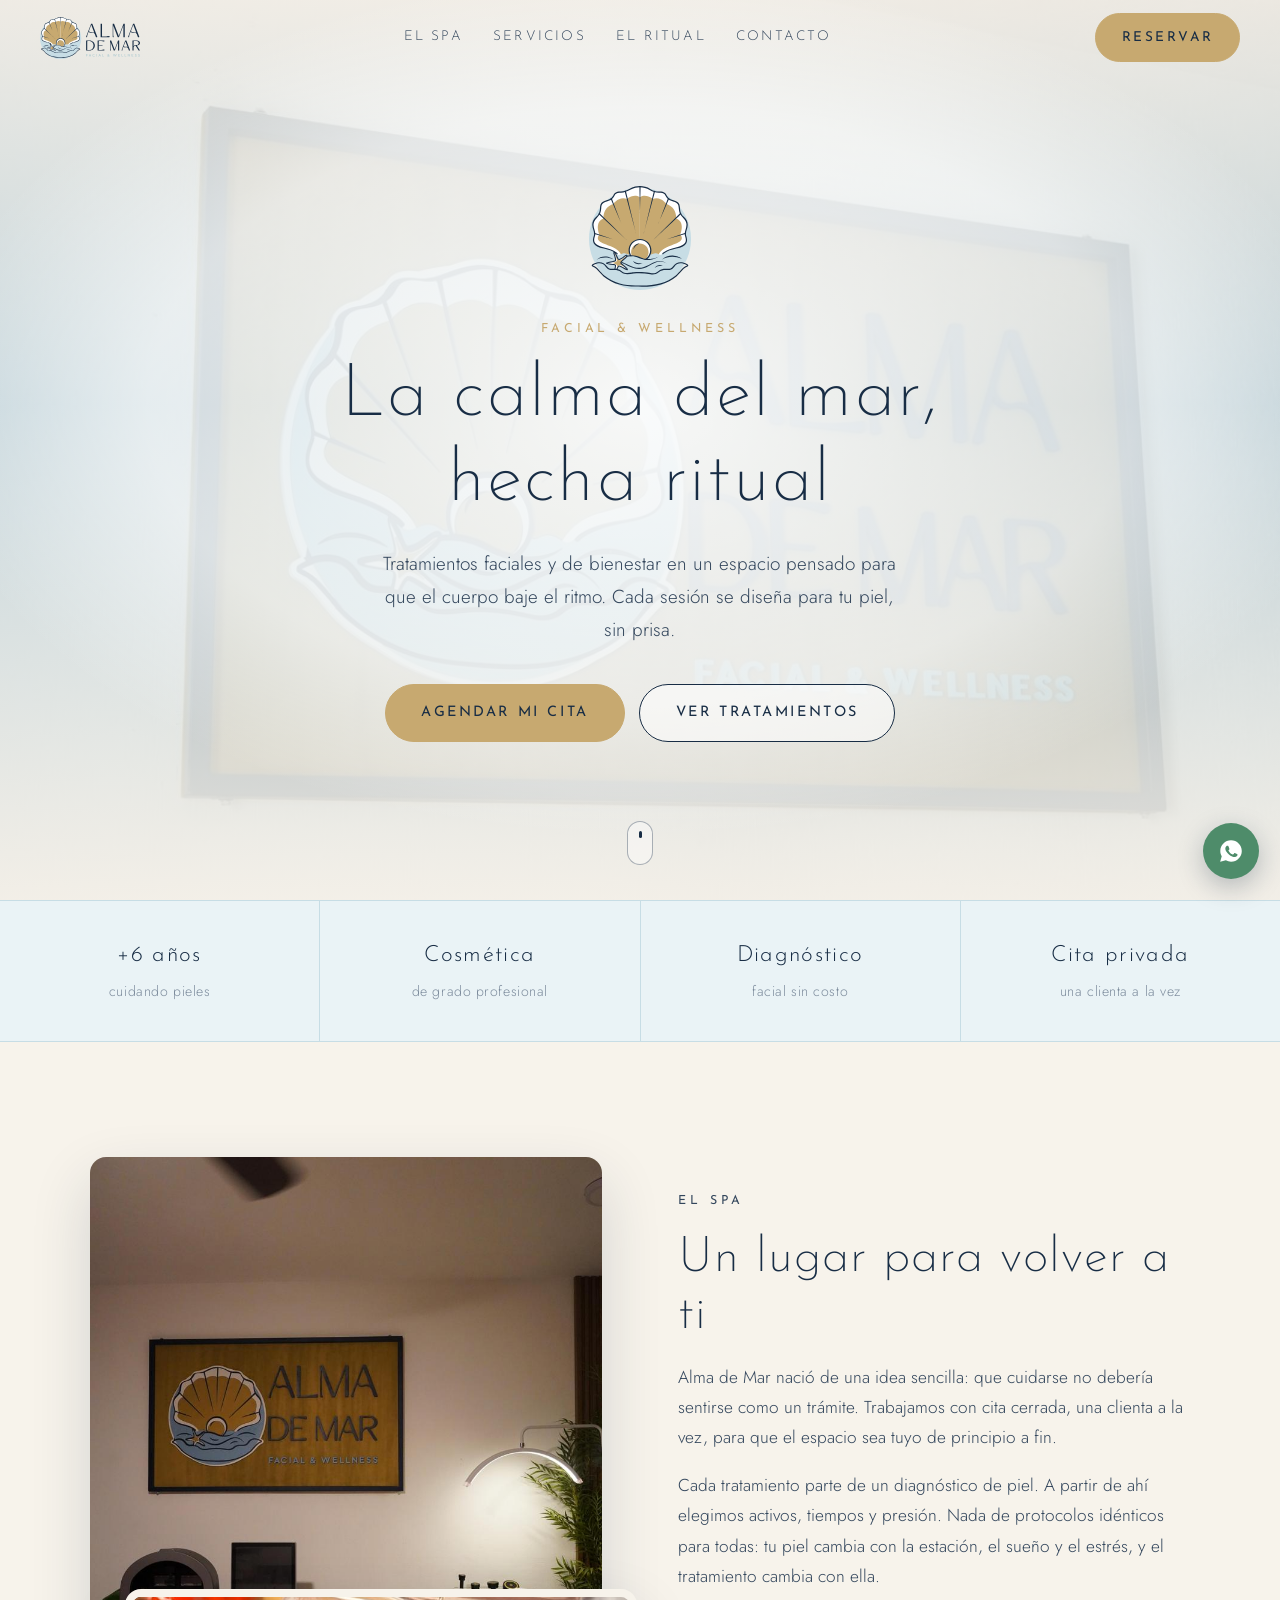
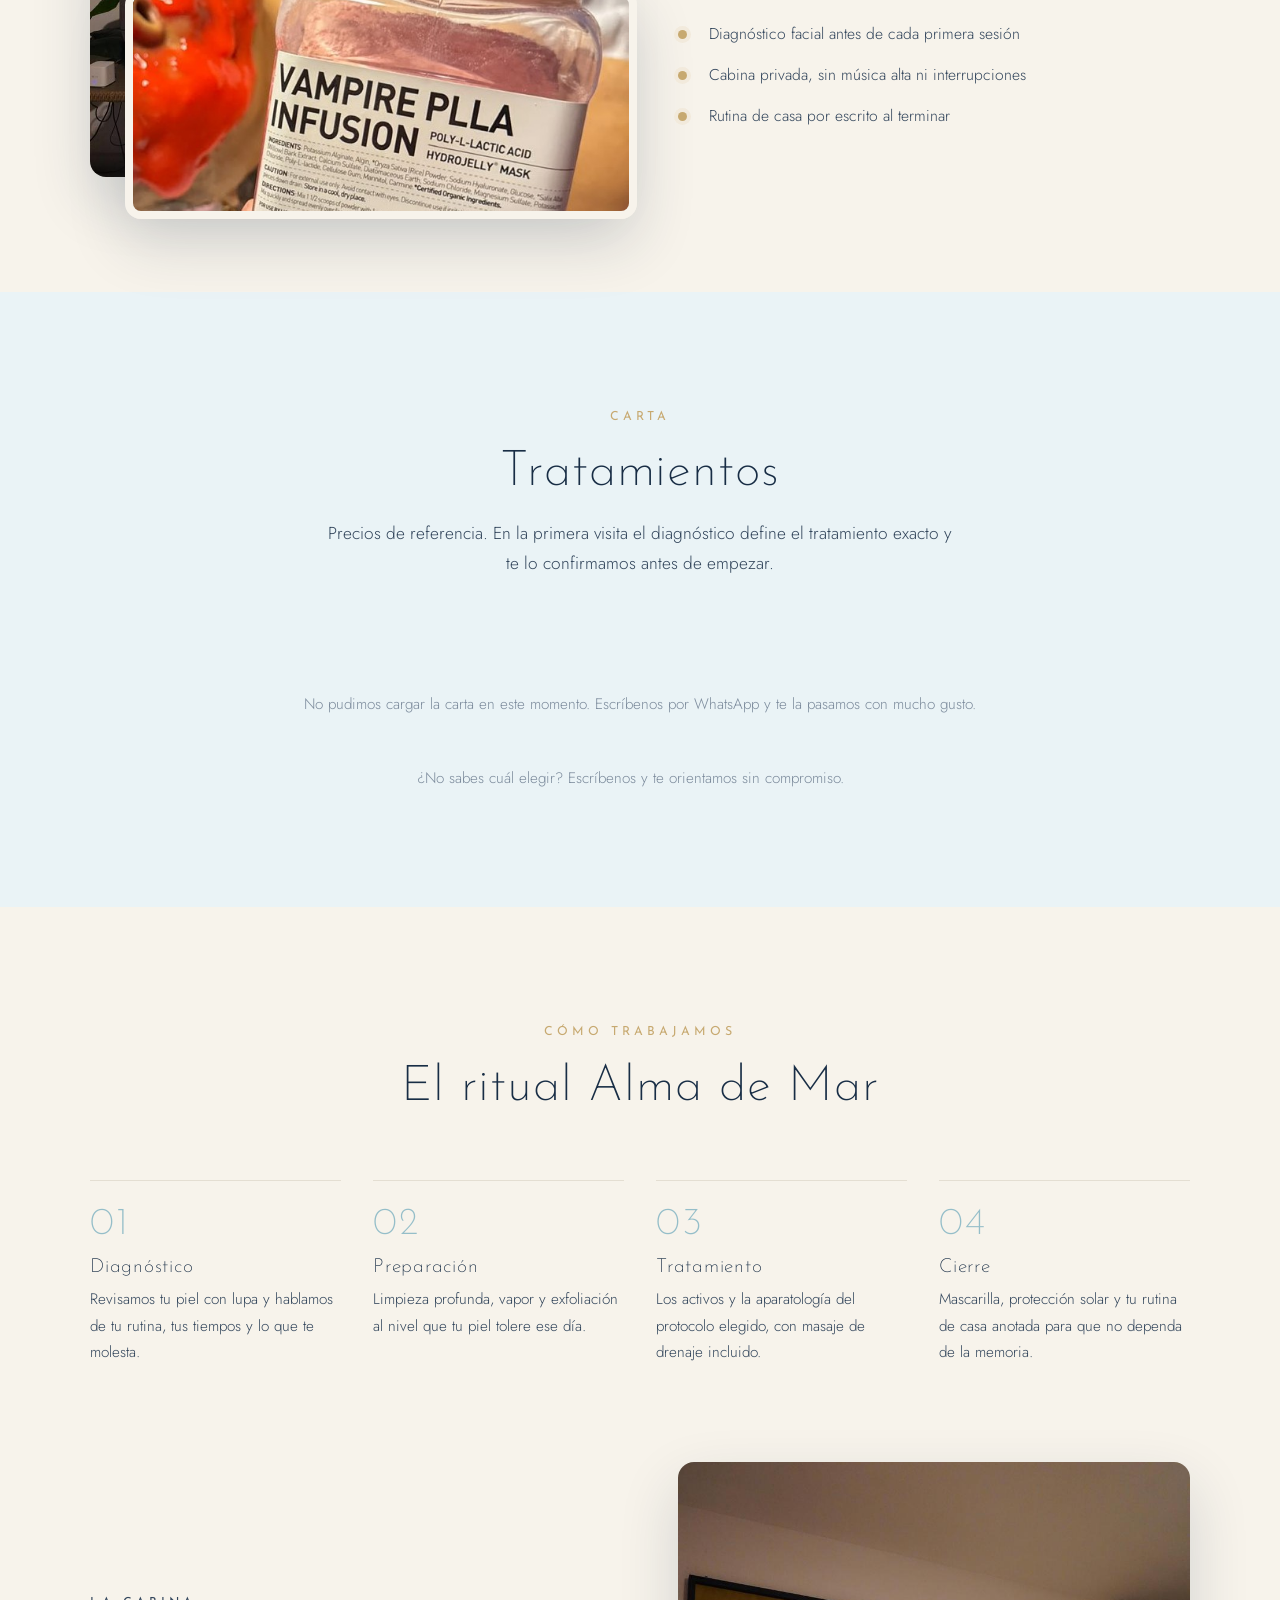
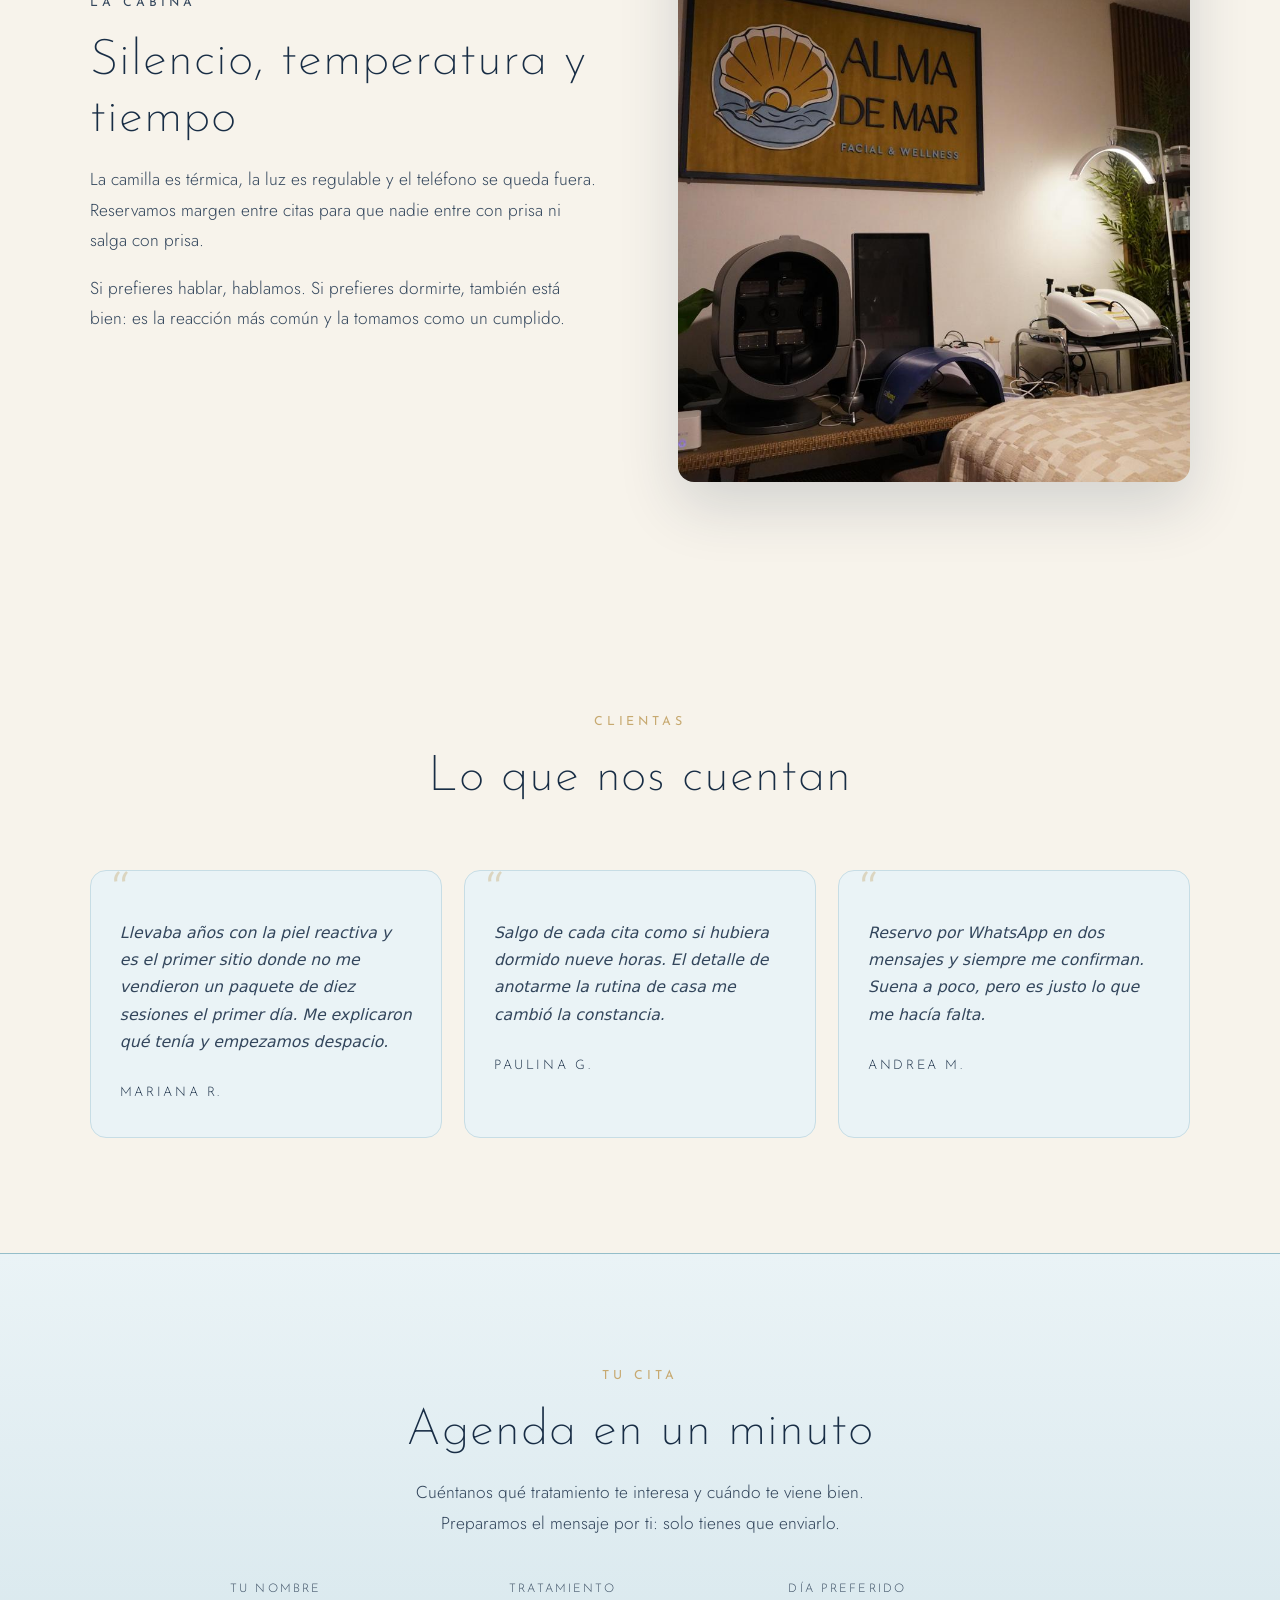
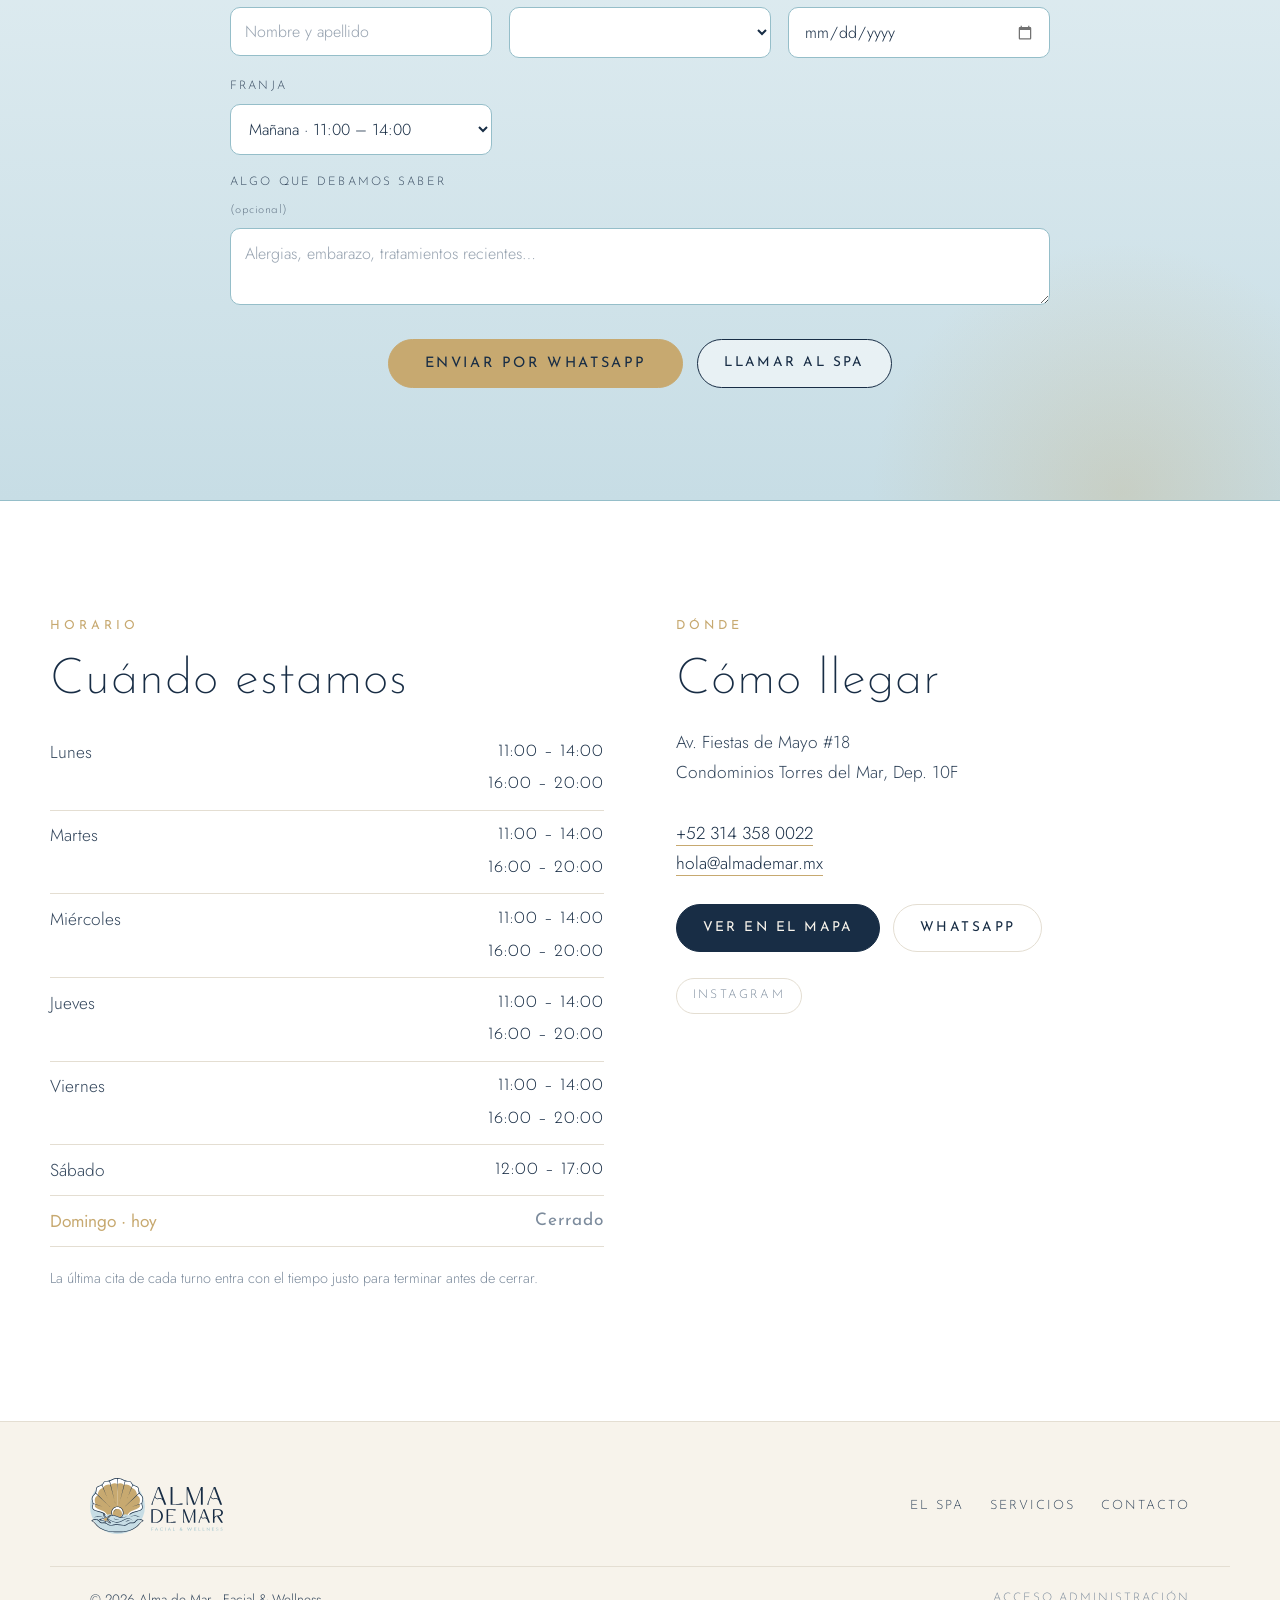
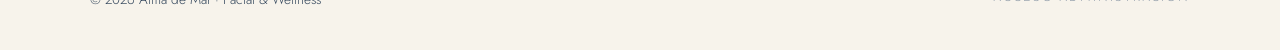
==== commit 1a1f99ee: "Tercer Commit" ====
--- a/index.html
+++ b/index.html
@@ -19,7 +19,7 @@
 <link rel="preconnect" href="https://fonts.googleapis.com">
 <link rel="preconnect" href="https://fonts.gstatic.com" crossorigin>
 <link href="https://fonts.googleapis.com/css2?family=Josefin+Sans:wght@200;300;400&family=Jost:wght@300;400;500&display=swap" rel="stylesheet">
-<link rel="stylesheet" href="assets/css/landing.css?v=3">
+<link rel="stylesheet" href="assets/css/landing.css?v=6">
 </head>
 <body>
 
@@ -28,8 +28,7 @@
 <!-- ═══════════════ Barra superior ═══════════════ -->
 <header class="barra" id="barra">
   <a class="barra__marca" href="#inicio" aria-label="Alma de Mar, inicio">
-    <img src="assets/img/logo-claro.svg" alt="Alma de Mar · Facial &amp; Wellness" class="barra__logo barra__logo--claro">
-    <img src="assets/img/logo.svg" alt="" aria-hidden="true" class="barra__logo barra__logo--color">
+    <img src="assets/img/logo.svg" alt="Alma de Mar · Facial &amp; Wellness" class="barra__logo">
   </a>
 
   <nav class="barra__nav" id="menu" aria-label="Navegación principal">
@@ -55,7 +54,7 @@
   <div class="portada__velo"></div>
 
   <div class="portada__texto">
-    <img src="assets/img/isotipo-claro.svg" alt="" class="portada__sello" aria-hidden="true">
+    <img src="assets/img/isotipo.svg" alt="" class="portada__sello" aria-hidden="true">
     <p class="antetitulo">Facial &amp; Wellness</p>
     <h1 class="portada__titulo">La calma del mar,<br>hecha ritual</h1>
     <p class="portada__bajada">
@@ -230,8 +229,8 @@
 <!-- ═══════════════ Reservar ═══════════════ -->
 <section class="reservar" id="reservar">
   <div class="reservar__caja revelar">
-    <p class="antetitulo antetitulo--claro">Tu cita</p>
-    <h2 class="titulo titulo--claro">Agenda en un minuto</h2>
+    <p class="antetitulo">Tu cita</p>
+    <h2 class="titulo">Agenda en un minuto</h2>
     <p class="reservar__texto">
       Cuéntanos qué tratamiento te interesa y cuándo te viene bien. Preparamos el
       mensaje por ti: solo tienes que enviarlo.
@@ -296,7 +295,7 @@
 <!-- ═══════════════ Pie ═══════════════ -->
 <footer class="pie">
   <div class="pie__cuerpo">
-    <img src="assets/img/logo-claro.svg" alt="Alma de Mar" class="pie__logo">
+    <img src="assets/img/logo.svg" alt="Alma de Mar" class="pie__logo">
     <nav class="pie__nav" aria-label="Pie de página">
       <a href="#experiencia">El spa</a>
       <a href="#servicios">Servicios</a>
@@ -316,8 +315,8 @@
   </svg>
 </a>
 
-<script src="assets/js/config.js?v=3"></script>
-<script src="assets/js/api.js?v=3"></script>
-<script src="assets/js/landing.js?v=3"></script>
+<script src="assets/js/config.js?v=6"></script>
+<script src="assets/js/api.js?v=6"></script>
+<script src="assets/js/landing.js?v=6"></script>
 </body>
 </html>
--- a/assets/css/landing.css
+++ b/assets/css/landing.css
@@ -63,14 +63,12 @@
   letter-spacing:.32em; text-transform:uppercase;
   color:var(--oro); margin:0 0 .9rem;
 }
-.antetitulo--claro{ color:var(--oro-claro); }
 
 .titulo{
   font-size:clamp(1.9rem, 1.2rem + 2.6vw, 3.1rem);
   letter-spacing:.02em;
   margin-bottom:1.1rem;
 }
-.titulo--claro{ color:var(--crema); }
 
 .btn{
   display:inline-block; text-decoration:none; text-align:center;
@@ -85,8 +83,9 @@
 .btn--grande{ padding:.95rem 2.2rem; font-size:.9rem; }
 .btn--oro{ background:var(--oro); border-color:var(--oro); color:var(--azul); }
 .btn--oro:hover{ background:var(--oro-claro); border-color:var(--oro-claro); color:var(--azul); }
-.btn--claro{ background:transparent; border-color:rgba(247,243,235,.6); color:var(--crema); }
-.btn--claro:hover{ background:rgba(247,243,235,.14); border-color:var(--crema); }
+/* Botón secundario sobre fondo claro: contorno marino, sin relleno */
+.btn--claro{ background:rgba(255,255,255,.55); border-color:var(--azul); color:var(--azul); }
+.btn--claro:hover{ background:var(--azul); border-color:var(--azul); color:var(--crema); }
 .btn--oscuro{ background:var(--azul); border-color:var(--azul); color:var(--crema); }
 .btn--fino{ background:transparent; border-color:var(--linea); color:var(--azul); }
 .btn--fino:hover{ background:var(--oro-palido); border-color:var(--oro); color:var(--azul); }
@@ -116,6 +115,8 @@
 @media (prefers-reduced-motion:reduce){
   html{ scroll-behavior:auto; }
   .revelar{ opacity:1; transform:none; transition:none; }
+  /* Quien pidió menos movimiento no quiere un logo meciéndose */
+  .portada__sello, .portada__baja span{ animation:none; }
 }
 
 /* ───────────── Barra superior ───────────── */
@@ -134,20 +135,16 @@
   border-bottom-color:var(--linea);
   box-shadow:0 1px 14px rgba(24,45,69,.05);
 }
-.barra__marca{ display:grid; align-items:center; flex-shrink:0; }
-/* Las dos versiones se apilan en la misma celda y se cruzan al fijarse la barra */
-.barra__logo{ grid-area:1/1; height:42px; width:auto; transition:opacity .3s; }
-.barra__logo--color{ opacity:0; }
-.barra--fija .barra__logo--claro{ opacity:0; }
-.barra--fija .barra__logo--color{ opacity:1; }
+.barra__marca{ display:flex; align-items:center; flex-shrink:0; }
+/* La portada ahora es clara, así que el logo va a color de principio a fin */
+.barra__logo{ height:42px; width:auto; display:block; }
 
 .barra__nav{ display:flex; gap:1.9rem; margin-inline:auto; }
 .barra__nav a{
   font-family:var(--display); font-size:.85rem; letter-spacing:.16em; text-transform:uppercase;
-  text-decoration:none; color:var(--crema); padding:.4rem 0;
+  text-decoration:none; color:var(--azul-suave); padding:.4rem 0;
   border-bottom:1px solid transparent; transition:color .2s, border-color .2s;
 }
-.barra--fija .barra__nav a{ color:var(--azul-suave); }
 .barra__nav a:hover{ border-bottom-color:var(--oro); color:var(--oro); }
 
 .barra__cta{ flex-shrink:0; }
@@ -156,8 +153,7 @@
   display:none; width:44px; height:44px; flex-direction:column; justify-content:center; gap:5px;
   background:none; border:none; cursor:pointer; padding:0 8px;
 }
-.barra__menu span{ display:block; height:1.5px; background:var(--crema); transition:background .3s, transform .3s, opacity .3s; }
-.barra--fija .barra__menu span{ background:var(--azul); }
+.barra__menu span{ display:block; height:1.5px; background:var(--azul); transition:transform .3s, opacity .3s; }
 .barra__menu[aria-expanded="true"] span:nth-child(1){ transform:translateY(6.5px) rotate(45deg); }
 .barra__menu[aria-expanded="true"] span:nth-child(2){ opacity:0; }
 .barra__menu[aria-expanded="true"] span:nth-child(3){ transform:translateY(-6.5px) rotate(-45deg); }
@@ -173,48 +169,68 @@
   position:absolute; inset:0; width:100%; height:100%;
   object-fit:cover; z-index:0;
 }
+/* Velo claro: deja ver la foto pero deja el fondo lo bastante pálido
+   para que el logo a color y el texto marino se lean sin forzar la vista. */
 .portada__velo{
   position:absolute; inset:0; z-index:1;
-  background:linear-gradient(180deg, rgba(24,45,69,.62) 0%, rgba(24,45,69,.42) 42%, rgba(24,45,69,.78) 100%);
-}
-.portada__texto{ position:relative; z-index:2; max-width:680px; color:var(--crema); }
-.portada__sello{ height:96px; width:auto; margin:0 auto 1.8rem; }
+  background:
+    radial-gradient(ellipse 70% 60% at 50% 45%, rgba(255,255,255,.9) 0%, rgba(255,255,255,.55) 55%, transparent 80%),
+    linear-gradient(180deg, rgba(247,243,235,.88) 0%, rgba(199,221,229,.74) 45%, rgba(247,243,235,.93) 100%);
+}
+.portada__texto{ position:relative; z-index:2; max-width:680px; color:var(--azul); }
+
+/* El isotipo flota despacio, como si lo meciera el agua */
+.portada__sello{
+  height:104px; width:auto; margin:0 auto 1.8rem;
+  animation:flotar 6s ease-in-out infinite;
+  transform-origin:center bottom;
+  will-change:transform;
+}
+@keyframes flotar{
+  0%, 100% { transform:translateY(0)      rotate(0deg); }
+  25%      { transform:translateY(-9px)   rotate(-1.1deg); }
+  50%      { transform:translateY(-13px)  rotate(0deg); }
+  75%      { transform:translateY(-9px)   rotate(1.1deg); }
+}
+
 .portada__titulo{
   font-size:clamp(2.5rem, 1.4rem + 5vw, 4.6rem);
-  letter-spacing:.03em; color:var(--crema); margin-bottom:1.4rem;
+  letter-spacing:.03em; color:var(--azul); margin-bottom:1.4rem;
 }
 .portada__bajada{
   font-size:clamp(1.02rem, .98rem + .3vw, 1.18rem);
-  color:rgba(247,243,235,.9); margin:0 auto 2.4rem; max-width:520px;
+  color:var(--azul-suave); margin:0 auto 2.4rem; max-width:520px;
 }
 .portada__acciones{ display:flex; gap:.9rem; justify-content:center; flex-wrap:wrap; }
 
 .portada__baja{
   position:absolute; bottom:2.2rem; left:50%; transform:translateX(-50%); z-index:2;
-  width:26px; height:44px; border:1px solid rgba(247,243,235,.5); border-radius:999px;
+  width:26px; height:44px; border:1px solid rgba(24,45,69,.35); border-radius:999px;
   display:flex; justify-content:center; padding-top:9px;
+  background:rgba(255,255,255,.4);
 }
 .portada__baja span{
-  width:3px; height:7px; border-radius:2px; background:var(--crema);
+  width:3px; height:7px; border-radius:2px; background:var(--azul);
   animation:baja 1.9s ease-in-out infinite;
 }
 @keyframes baja{ 0%,100%{ transform:translateY(0); opacity:1; } 60%{ transform:translateY(14px); opacity:0; } }
 
 /* ───────────── Cintillo ───────────── */
 .cintillo{
-  background:var(--azul); color:var(--crema);
+  background:var(--agua-palida); color:var(--azul);
   display:grid; grid-template-columns:repeat(auto-fit, minmax(190px, 1fr));
   gap:1px;
+  border-block:1px solid var(--agua);
 }
 .cintillo__item{
   padding:2.2rem 1.5rem; text-align:center;
-  box-shadow:1px 0 0 rgba(247,243,235,.12);
+  box-shadow:1px 0 0 var(--agua);
 }
 .cintillo__item strong{
   display:block; font-family:var(--display); font-weight:300;
-  font-size:1.4rem; letter-spacing:.06em; color:var(--oro);
-}
-.cintillo__item span{ font-size:.88rem; color:rgba(247,243,235,.75); letter-spacing:.04em; }
+  font-size:1.4rem; letter-spacing:.06em; color:var(--azul);
+}
+.cintillo__item span{ font-size:.88rem; color:var(--azul-tenue); letter-spacing:.04em; }
 
 /* ───────────── Bloques a dos columnas ───────────── */
 .doble{
@@ -342,18 +358,19 @@
 
 /* ───────────── Reservar ───────────── */
 .reservar{
-  background:var(--azul);
+  background:linear-gradient(180deg, var(--agua-palida) 0%, var(--agua) 100%);
   padding:clamp(4rem, 9vw, 7rem) clamp(1.2rem, 5vw, 2.5rem);
   position:relative; overflow:hidden;
+  border-block:1px solid var(--agua-media);
 }
 .reservar::after{
   content:""; position:absolute; right:-8%; bottom:-30%;
   width:520px; height:520px; border-radius:50%;
-  background:radial-gradient(circle, rgba(199,169,112,.16), transparent 68%);
+  background:radial-gradient(circle, rgba(199,169,112,.28), transparent 68%);
   pointer-events:none;
 }
 .reservar__caja{ max-width:820px; margin:0 auto; position:relative; z-index:1; text-align:center; }
-.reservar__texto{ color:rgba(247,243,235,.82); margin:0 auto 2.6rem; max-width:520px; }
+.reservar__texto{ color:var(--azul-suave); margin:0 auto 2.6rem; max-width:520px; }
 
 .reservar__form{
   display:grid; grid-template-columns:repeat(auto-fit, minmax(210px,1fr));
@@ -362,23 +379,22 @@
 .campo-grupo{
   display:flex; flex-direction:column; gap:.45rem;
   font-family:var(--display); font-size:.74rem; letter-spacing:.18em;
-  text-transform:uppercase; color:var(--agua-media);
+  text-transform:uppercase; color:var(--azul-suave);
 }
 .campo-grupo--ancho{ grid-column:1 / -1; }
 .opcional{ text-transform:none; letter-spacing:.04em; opacity:.7; }
 
 .campo{
-  font-family:var(--texto); font-size:1rem; font-weight:300; color:var(--crema);
-  background:rgba(247,243,235,.07);
-  border:1px solid rgba(199,221,229,.28); border-radius:var(--radio-s);
+  font-family:var(--texto); font-size:1rem; font-weight:300; color:var(--azul);
+  background:var(--blanco);
+  border:1px solid var(--agua-media); border-radius:var(--radio-s);
   padding:.75rem .9rem; width:100%;
 }
-.campo::placeholder{ color:rgba(247,243,235,.42); }
+.campo::placeholder{ color:var(--azul-tenue); opacity:.8; }
 .campo:focus{ outline:2px solid var(--oro); outline-offset:1px; border-color:var(--oro); }
 .campo--area{ resize:vertical; line-height:1.6; }
-/* El icono nativo de fecha/hora es oscuro sobre fondo azul */
-.campo[type="date"]::-webkit-calendar-picker-indicator{ filter:invert(1); opacity:.6; cursor:pointer; }
-select.campo option{ background:var(--azul); color:var(--crema); }
+.campo[type="date"]::-webkit-calendar-picker-indicator{ opacity:.55; cursor:pointer; }
+.campo[type="date"]::-webkit-calendar-picker-indicator:hover{ opacity:1; }
 
 .reservar__pie{
   grid-column:1 / -1; display:flex; gap:.9rem; justify-content:center;
@@ -386,7 +402,7 @@
 }
 .reservar__aviso{
   grid-column:1 / -1; margin:.4rem 0 0; text-align:center;
-  font-size:.9rem; color:var(--oro-claro);
+  font-size:.9rem; color:var(--azul-suave);
 }
 
 /* ───────────── Contacto ───────────── */
@@ -420,7 +436,7 @@
 .redes a:hover{ color:var(--oro); border-color:var(--oro); }
 
 /* ───────────── Pie ───────────── */
-.pie{ background:var(--azul); color:rgba(247,243,235,.75); }
+.pie{ background:var(--crema); color:var(--azul-suave); border-top:1px solid var(--linea); }
 .pie__cuerpo{
   max-width:var(--ancho); margin:0 auto;
   padding:3.5rem clamp(1.2rem, 5vw, 2.5rem) 2rem;
@@ -430,20 +446,20 @@
 .pie__nav{ display:flex; gap:1.6rem; flex-wrap:wrap; }
 .pie__nav a{
   font-family:var(--display); font-size:.8rem; letter-spacing:.16em; text-transform:uppercase;
-  text-decoration:none; color:rgba(247,243,235,.75);
+  text-decoration:none; color:var(--azul-suave);
 }
 .pie__nav a:hover{ color:var(--oro); }
 
 .pie__legal{
   max-width:var(--ancho); margin:0 auto;
   padding:1.3rem clamp(1.2rem, 5vw, 2.5rem) 2.4rem;
-  border-top:1px solid rgba(247,243,235,.14);
+  border-top:1px solid var(--linea);
   display:flex; justify-content:space-between; gap:1rem; flex-wrap:wrap;
   font-size:.85rem;
 }
 .pie__legal p{ margin:0; }
 .pie__admin{
-  color:rgba(247,243,235,.5); text-decoration:none;
+  color:var(--azul-tenue); text-decoration:none;
   font-family:var(--display); letter-spacing:.16em; text-transform:uppercase; font-size:.74rem;
 }
 .pie__admin:hover{ color:var(--oro); }
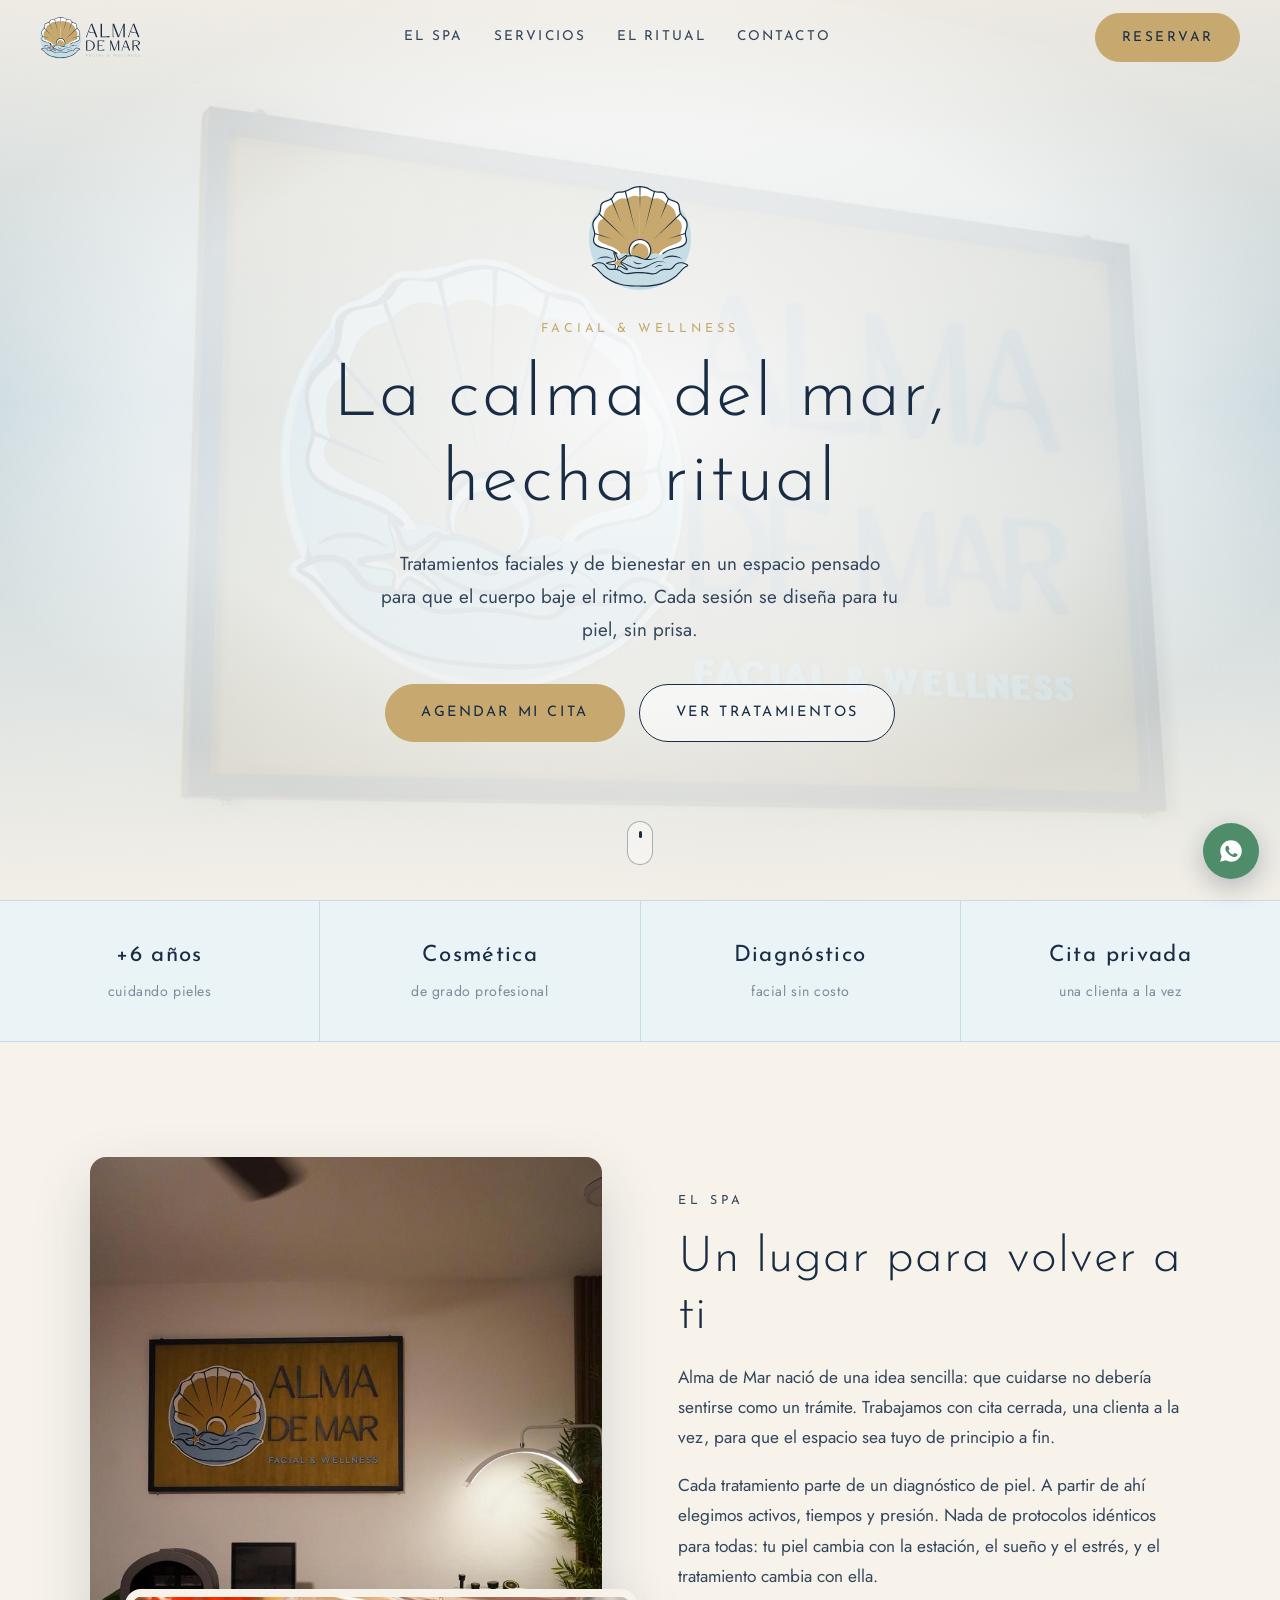
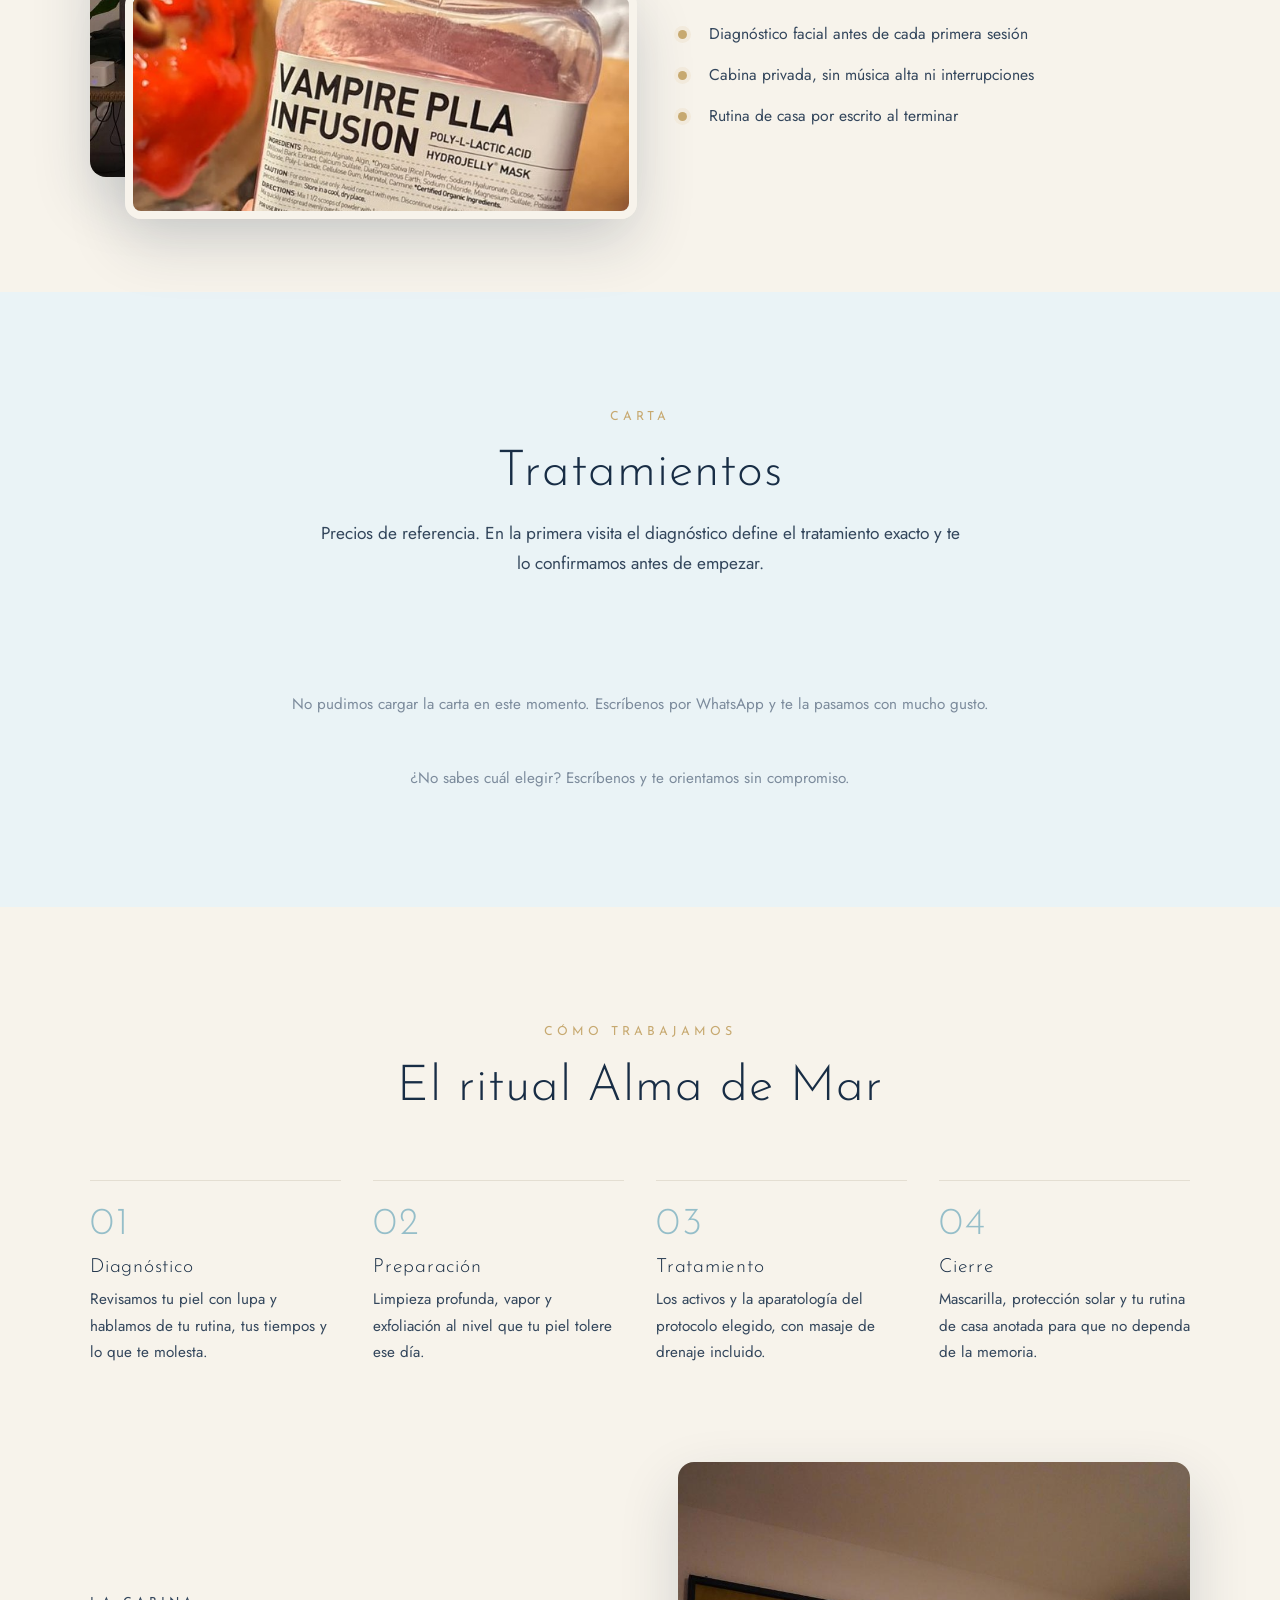
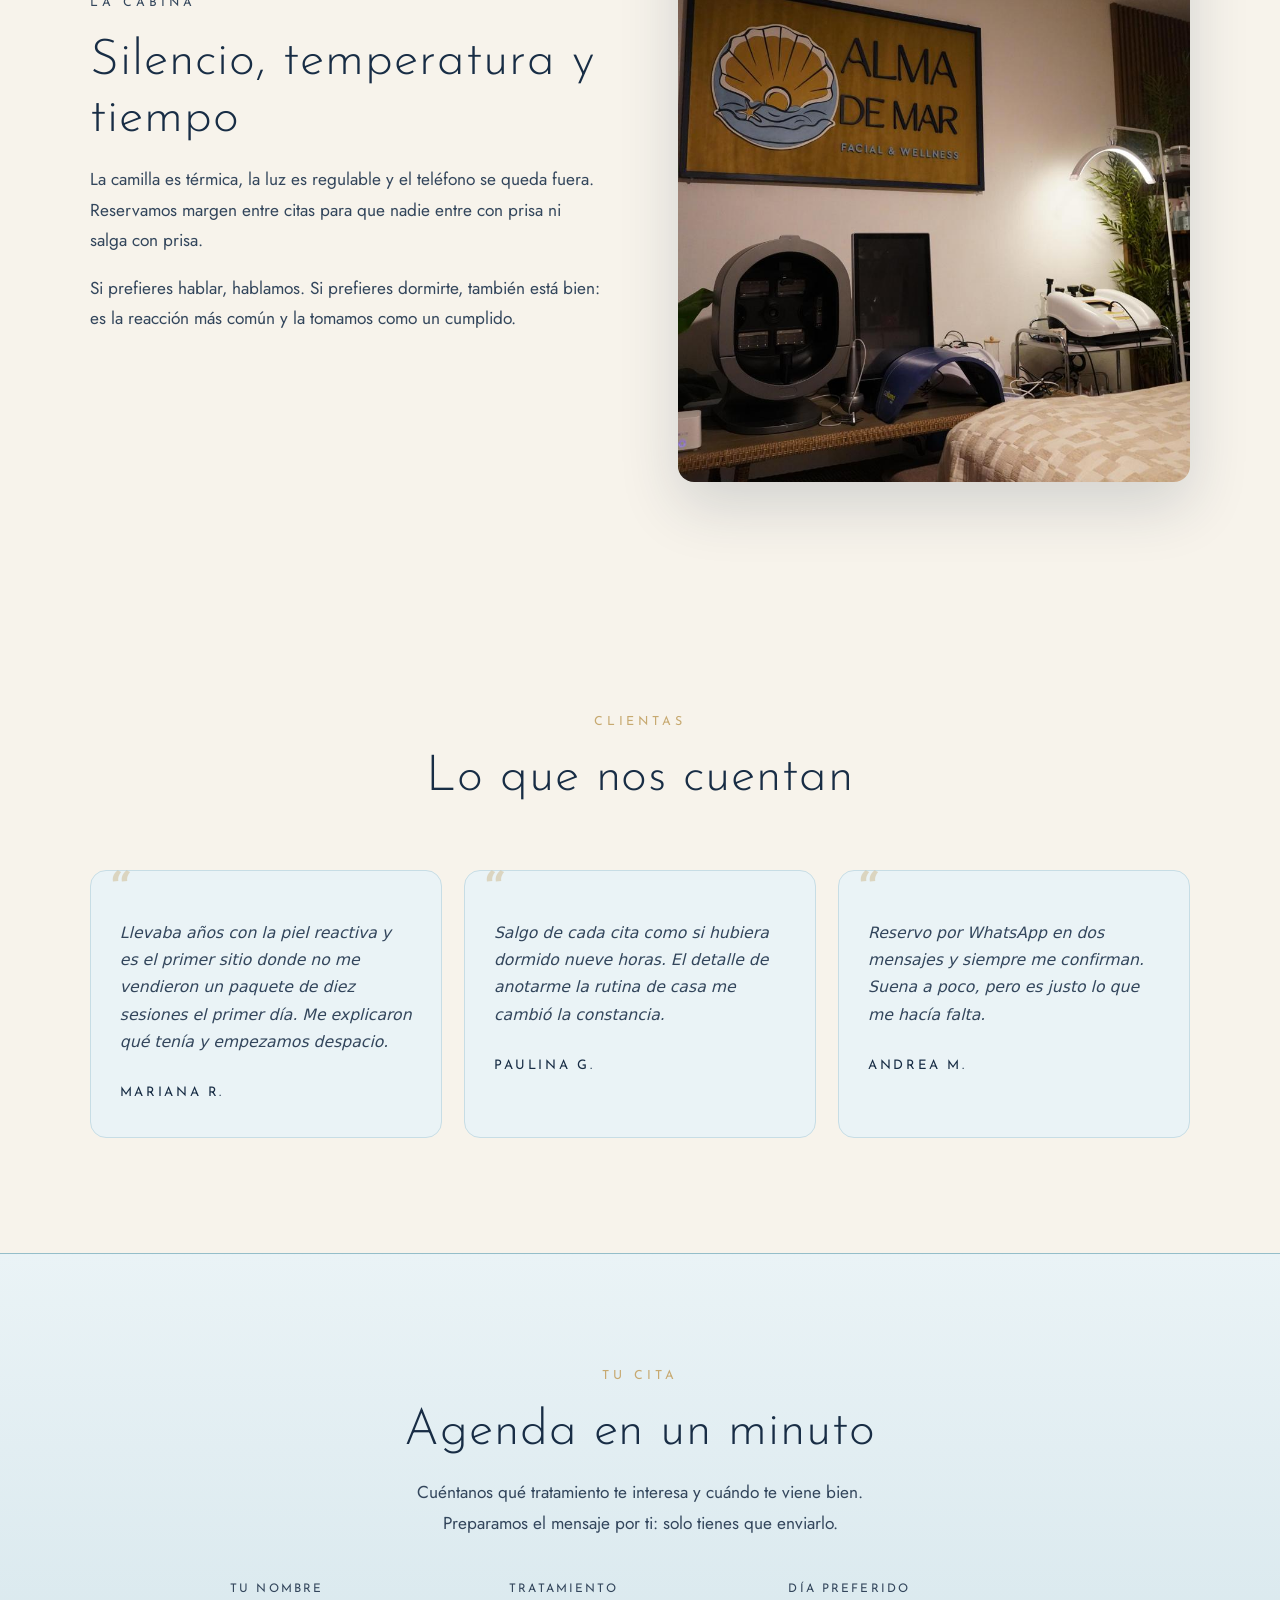
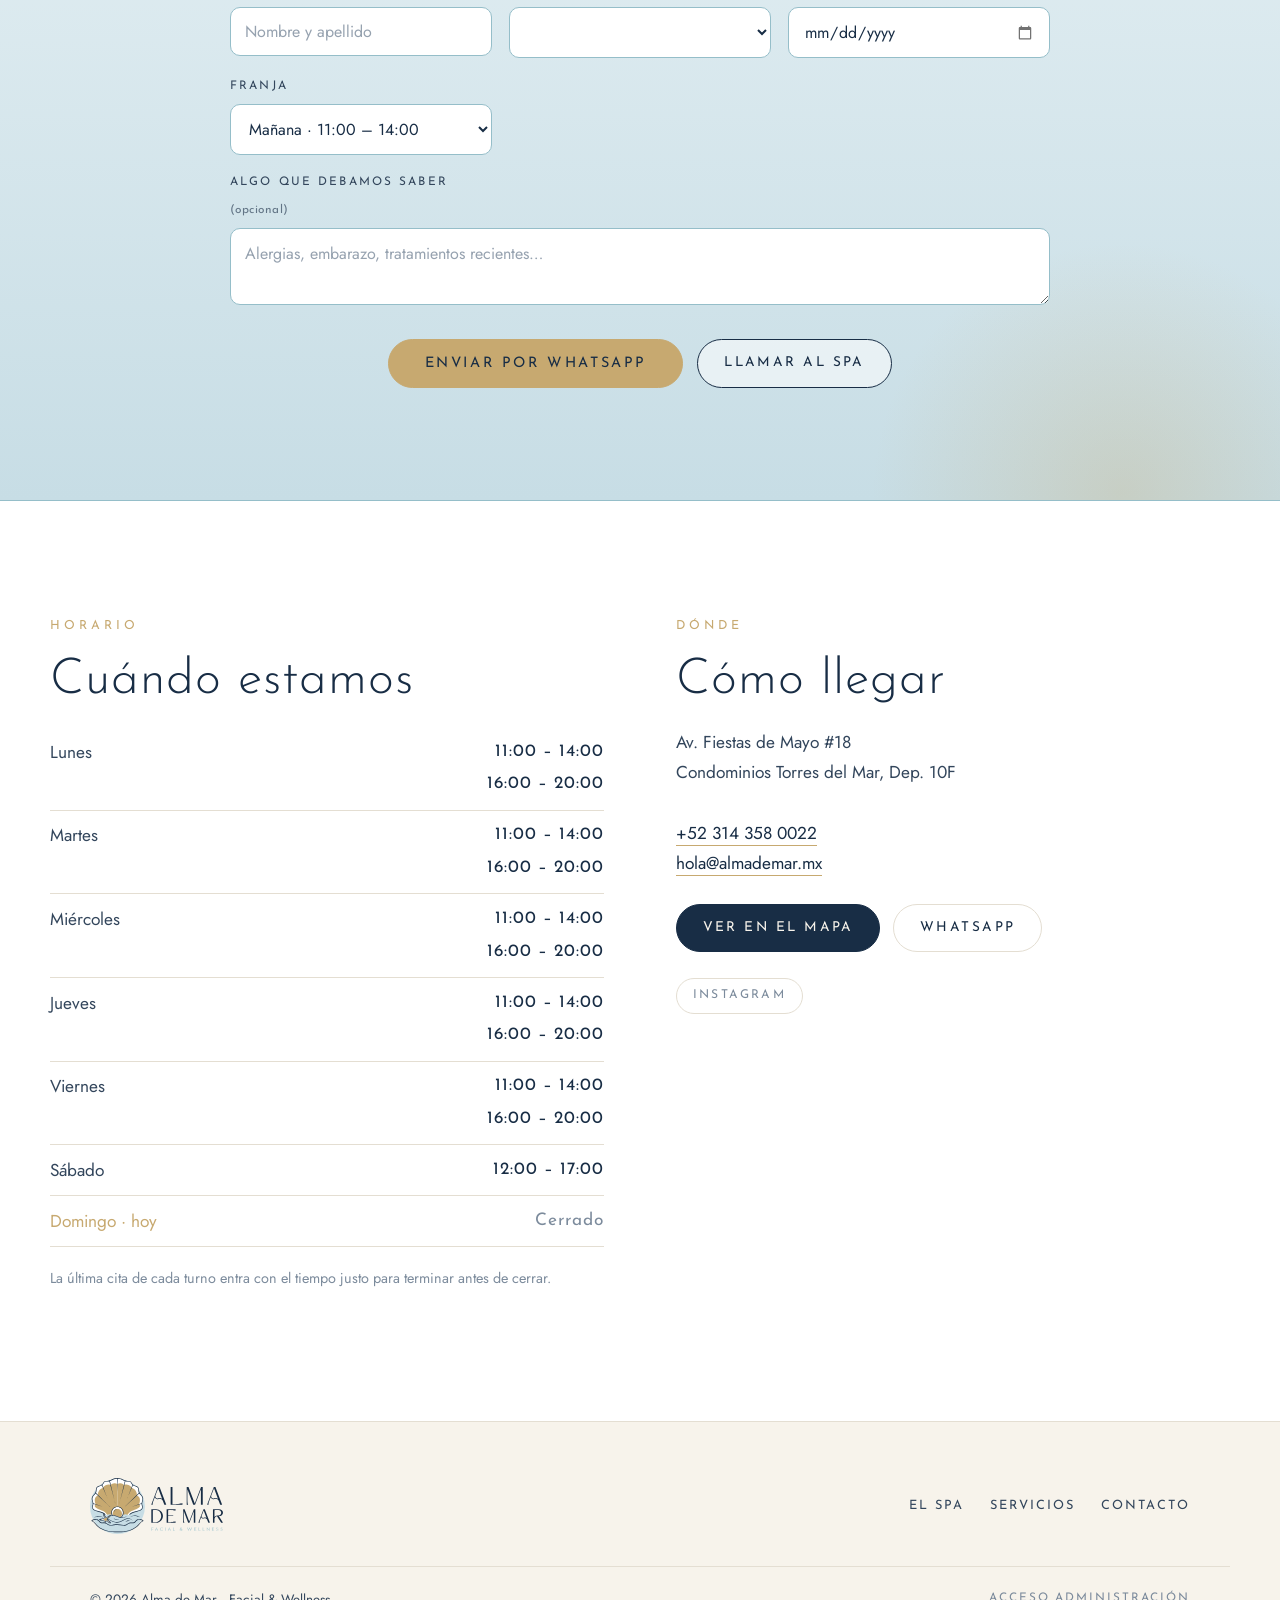
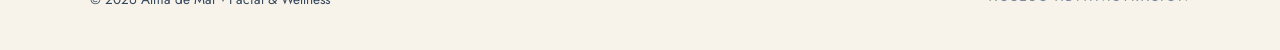
==== commit ebcaa33e: "Separar el acceso de la agenda, sumar ingresos y arreglar la carta vacía El inicio de sesión y la ag" ====
--- a/index.html
+++ b/index.html
@@ -19,7 +19,7 @@
 <link rel="preconnect" href="https://fonts.googleapis.com">
 <link rel="preconnect" href="https://fonts.gstatic.com" crossorigin>
 <link href="https://fonts.googleapis.com/css2?family=Josefin+Sans:wght@200;300;400&family=Jost:wght@300;400;500&display=swap" rel="stylesheet">
-<link rel="stylesheet" href="assets/css/landing.css?v=6">
+<link rel="stylesheet" href="assets/css/landing.css?v=8">
 </head>
 <body>
 
@@ -305,7 +305,7 @@
   </div>
   <div class="pie__legal">
     <p>© <span id="anio"></span> Alma de Mar · Facial &amp; Wellness</p>
-    <a class="pie__admin" href="agenda.html">Acceso administración</a>
+    <a class="pie__admin" href="acceso.html">Acceso administración</a>
   </div>
 </footer>
 
@@ -315,8 +315,8 @@
   </svg>
 </a>
 
-<script src="assets/js/config.js?v=6"></script>
-<script src="assets/js/api.js?v=6"></script>
-<script src="assets/js/landing.js?v=6"></script>
+<script src="assets/js/config.js?v=8"></script>
+<script src="assets/js/api.js?v=8"></script>
+<script src="assets/js/landing.js?v=8"></script>
 </body>
 </html>
--- a/assets/css/landing.css
+++ b/assets/css/landing.css
@@ -36,7 +36,7 @@
 
 body{
   font-family:var(--texto);
-  font-weight:300;
+  font-weight:400;
   font-size:clamp(1rem, .97rem + .2vw, 1.08rem);
   line-height:1.75;
   color:var(--azul);
@@ -47,7 +47,7 @@
 
 img{ max-width:100%; display:block; }
 
-h1,h2,h3{ font-family:var(--display); font-weight:200; margin:0; line-height:1.15; }
+h1,h2,h3{ font-family:var(--display); font-weight:300; margin:0; line-height:1.15; }
 
 a{ color:inherit; }
 
@@ -227,7 +227,7 @@
   box-shadow:1px 0 0 var(--agua);
 }
 .cintillo__item strong{
-  display:block; font-family:var(--display); font-weight:300;
+  display:block; font-family:var(--display); font-weight:400;
   font-size:1.4rem; letter-spacing:.06em; color:var(--azul);
 }
 .cintillo__item span{ font-size:.88rem; color:var(--azul-tenue); letter-spacing:.04em; }
@@ -297,7 +297,7 @@
   background:var(--oro); padding:.25rem .8rem; border-radius:999px; margin-bottom:1rem;
 }
 .servicio__nombre{
-  font-family:var(--display); font-weight:200;
+  font-family:var(--display); font-weight:300;
   font-size:1.4rem; letter-spacing:.02em; margin:0 0 .25rem; line-height:1.2;
 }
 .servicio__tipo{
@@ -322,7 +322,7 @@
 }
 .paso{ position:relative; padding-top:1.6rem; border-top:1px solid var(--linea); }
 .paso__num{
-  font-family:var(--display); font-size:2.4rem; font-weight:200;
+  font-family:var(--display); font-size:2.4rem; font-weight:300;
   color:var(--agua-media); letter-spacing:.04em; display:block; line-height:1;
 }
 .paso h3{ font-size:1.22rem; letter-spacing:.04em; margin:.7rem 0 .5rem; }
@@ -385,7 +385,7 @@
 .opcional{ text-transform:none; letter-spacing:.04em; opacity:.7; }
 
 .campo{
-  font-family:var(--texto); font-size:1rem; font-weight:300; color:var(--azul);
+  font-family:var(--texto); font-size:1rem; font-weight:400; color:var(--azul);
   background:var(--blanco);
   border:1px solid var(--agua-media); border-radius:var(--radio-s);
   padding:.75rem .9rem; width:100%;
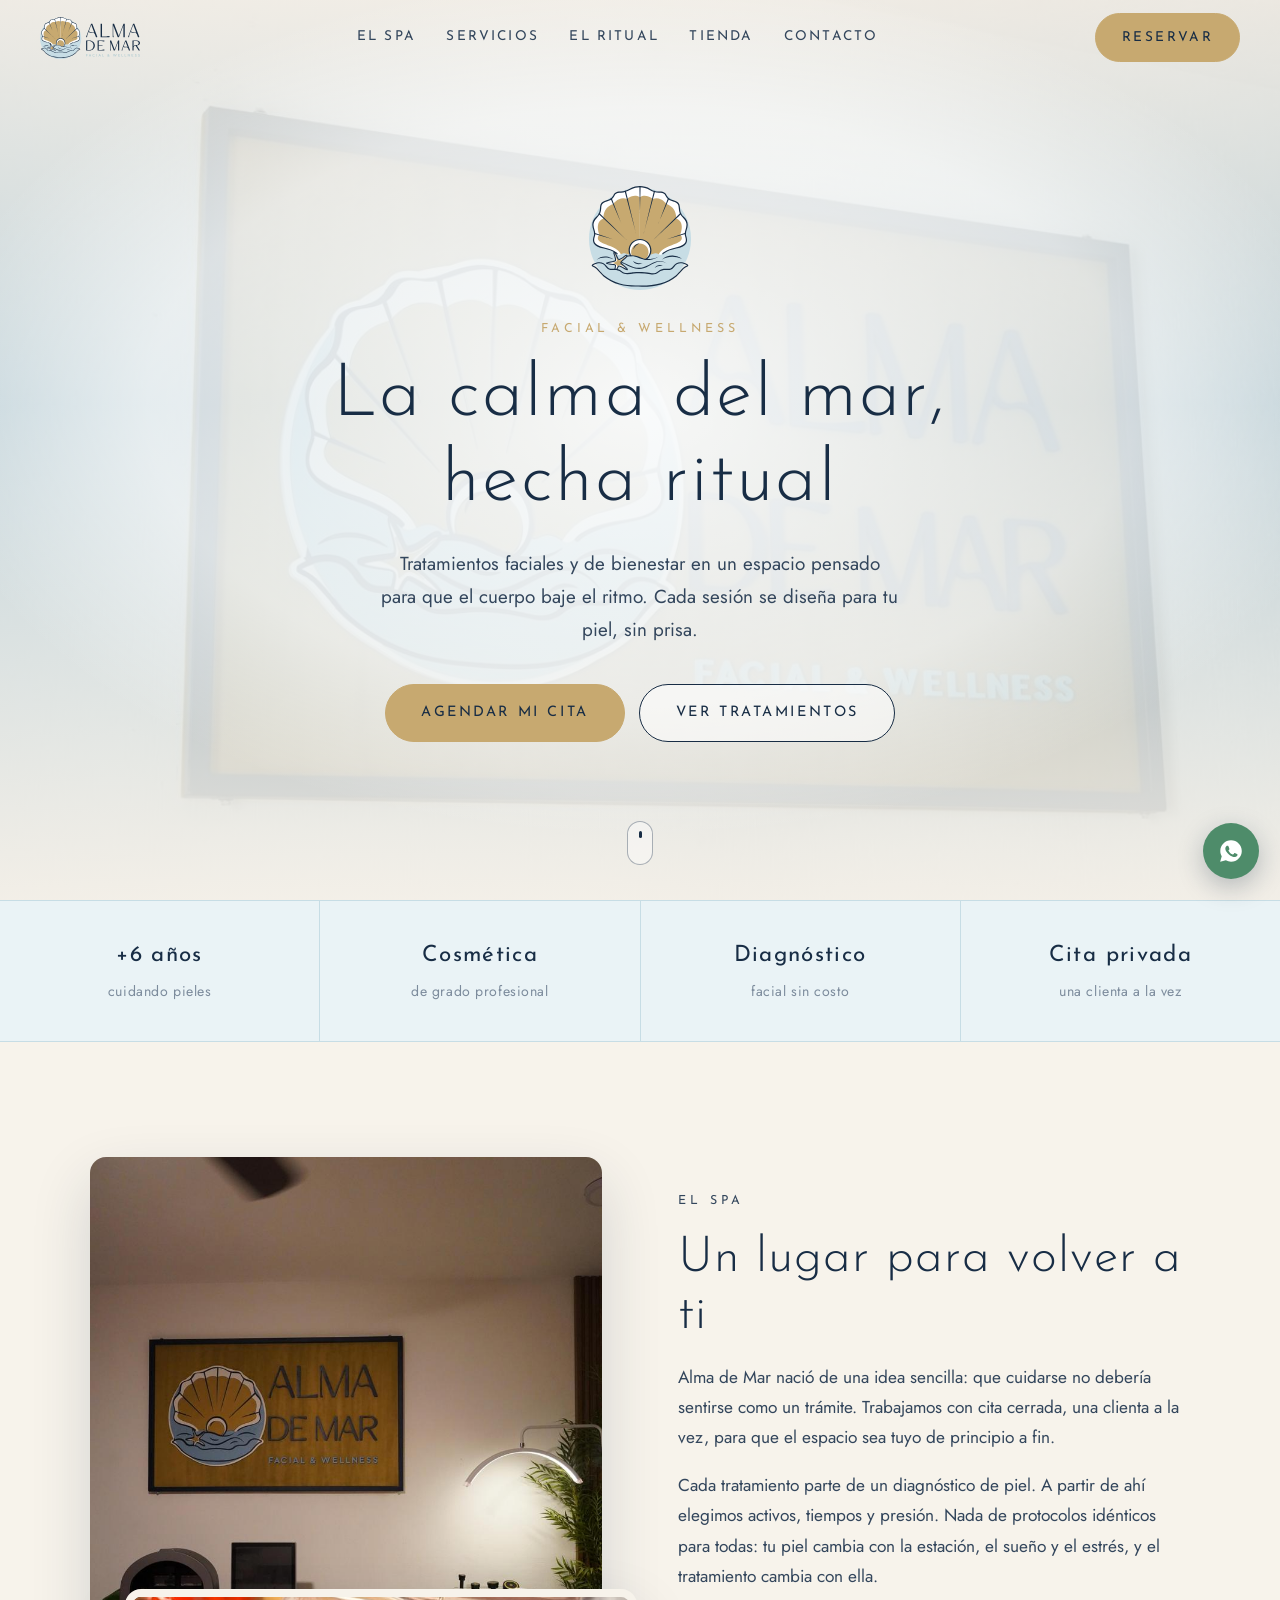
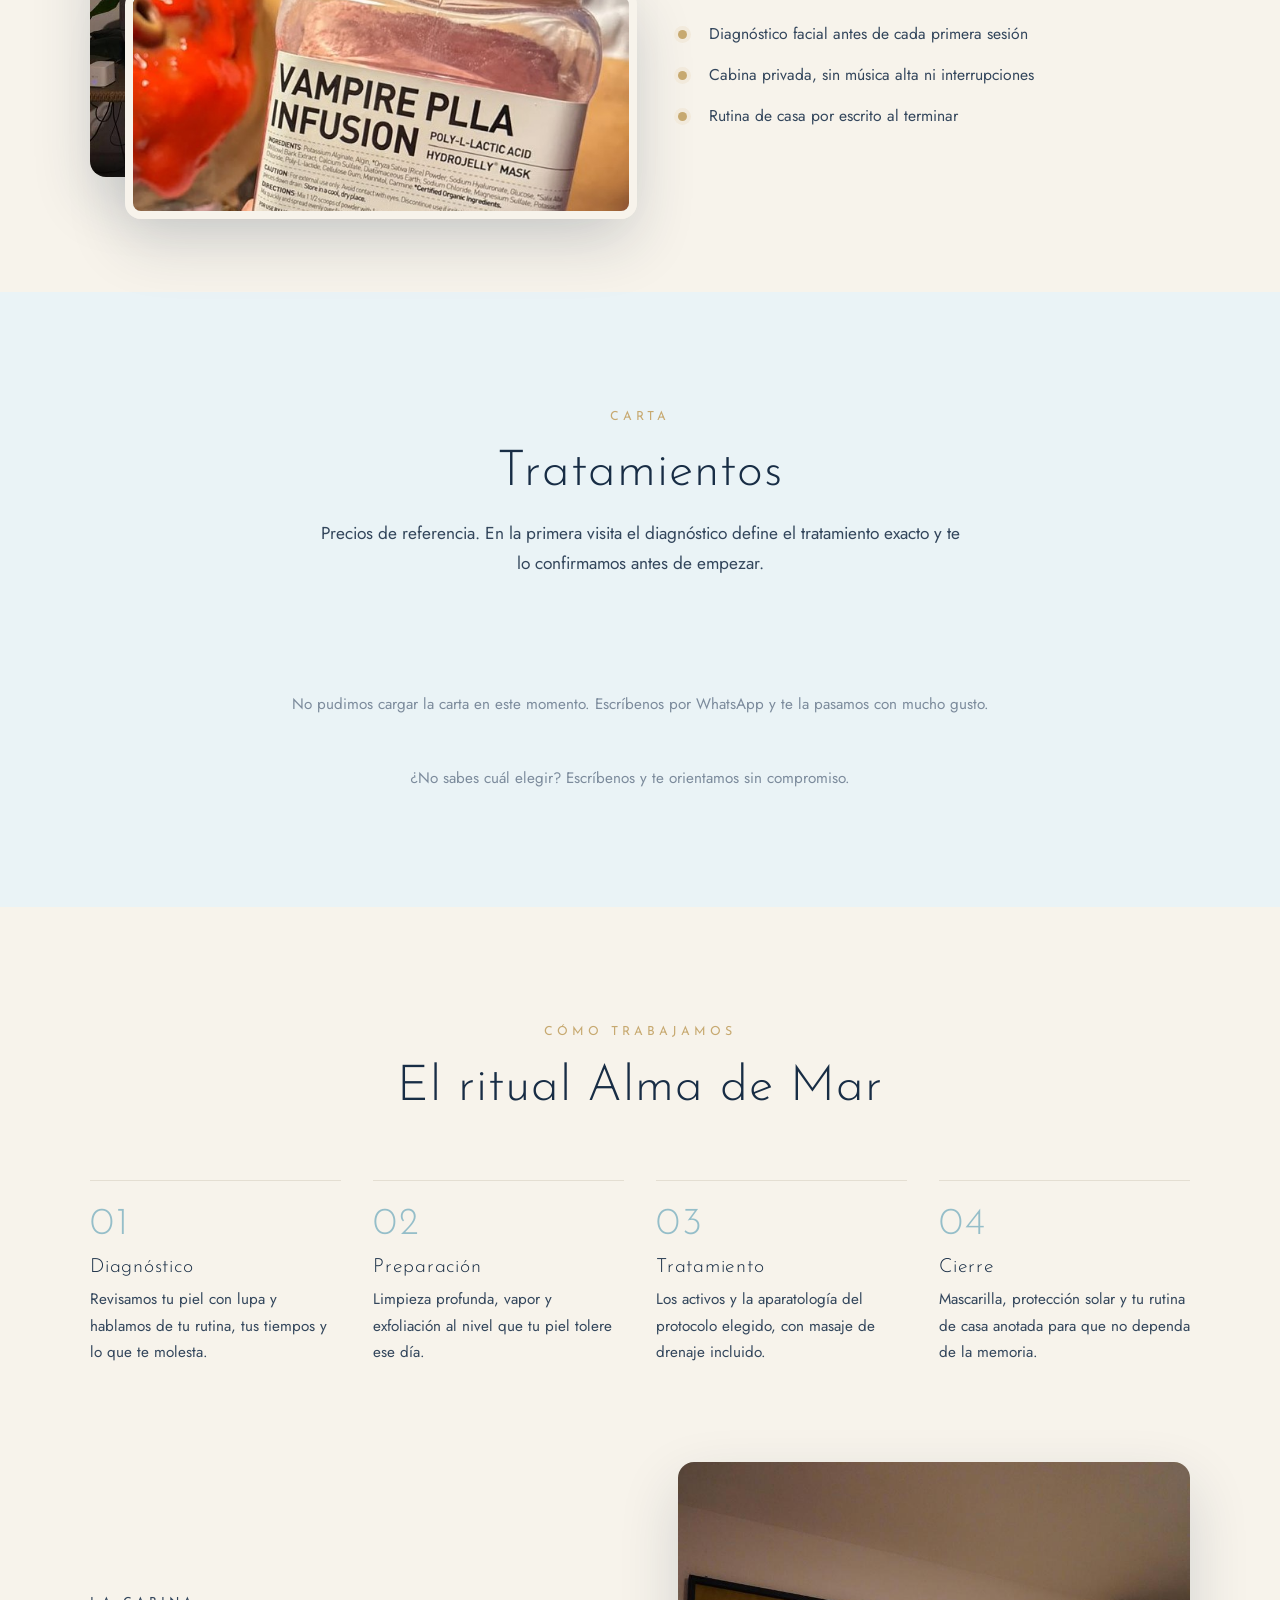
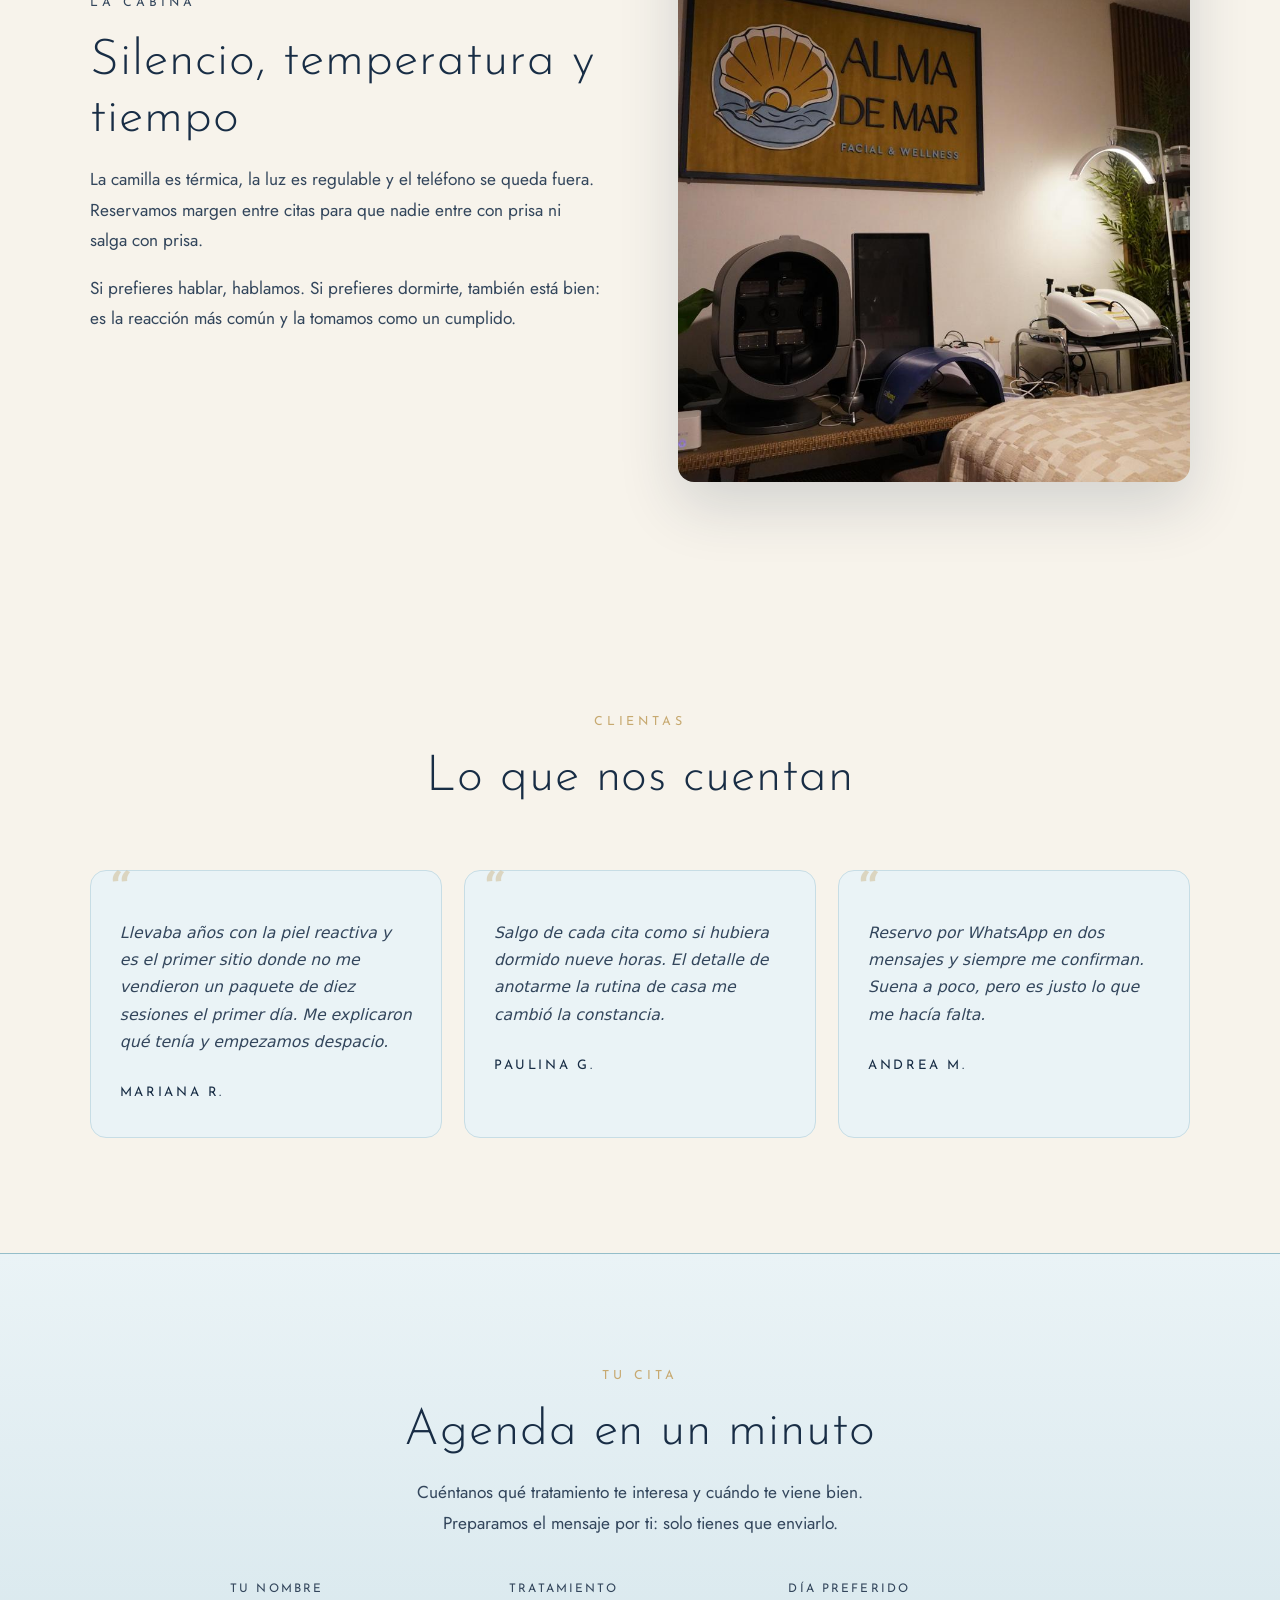
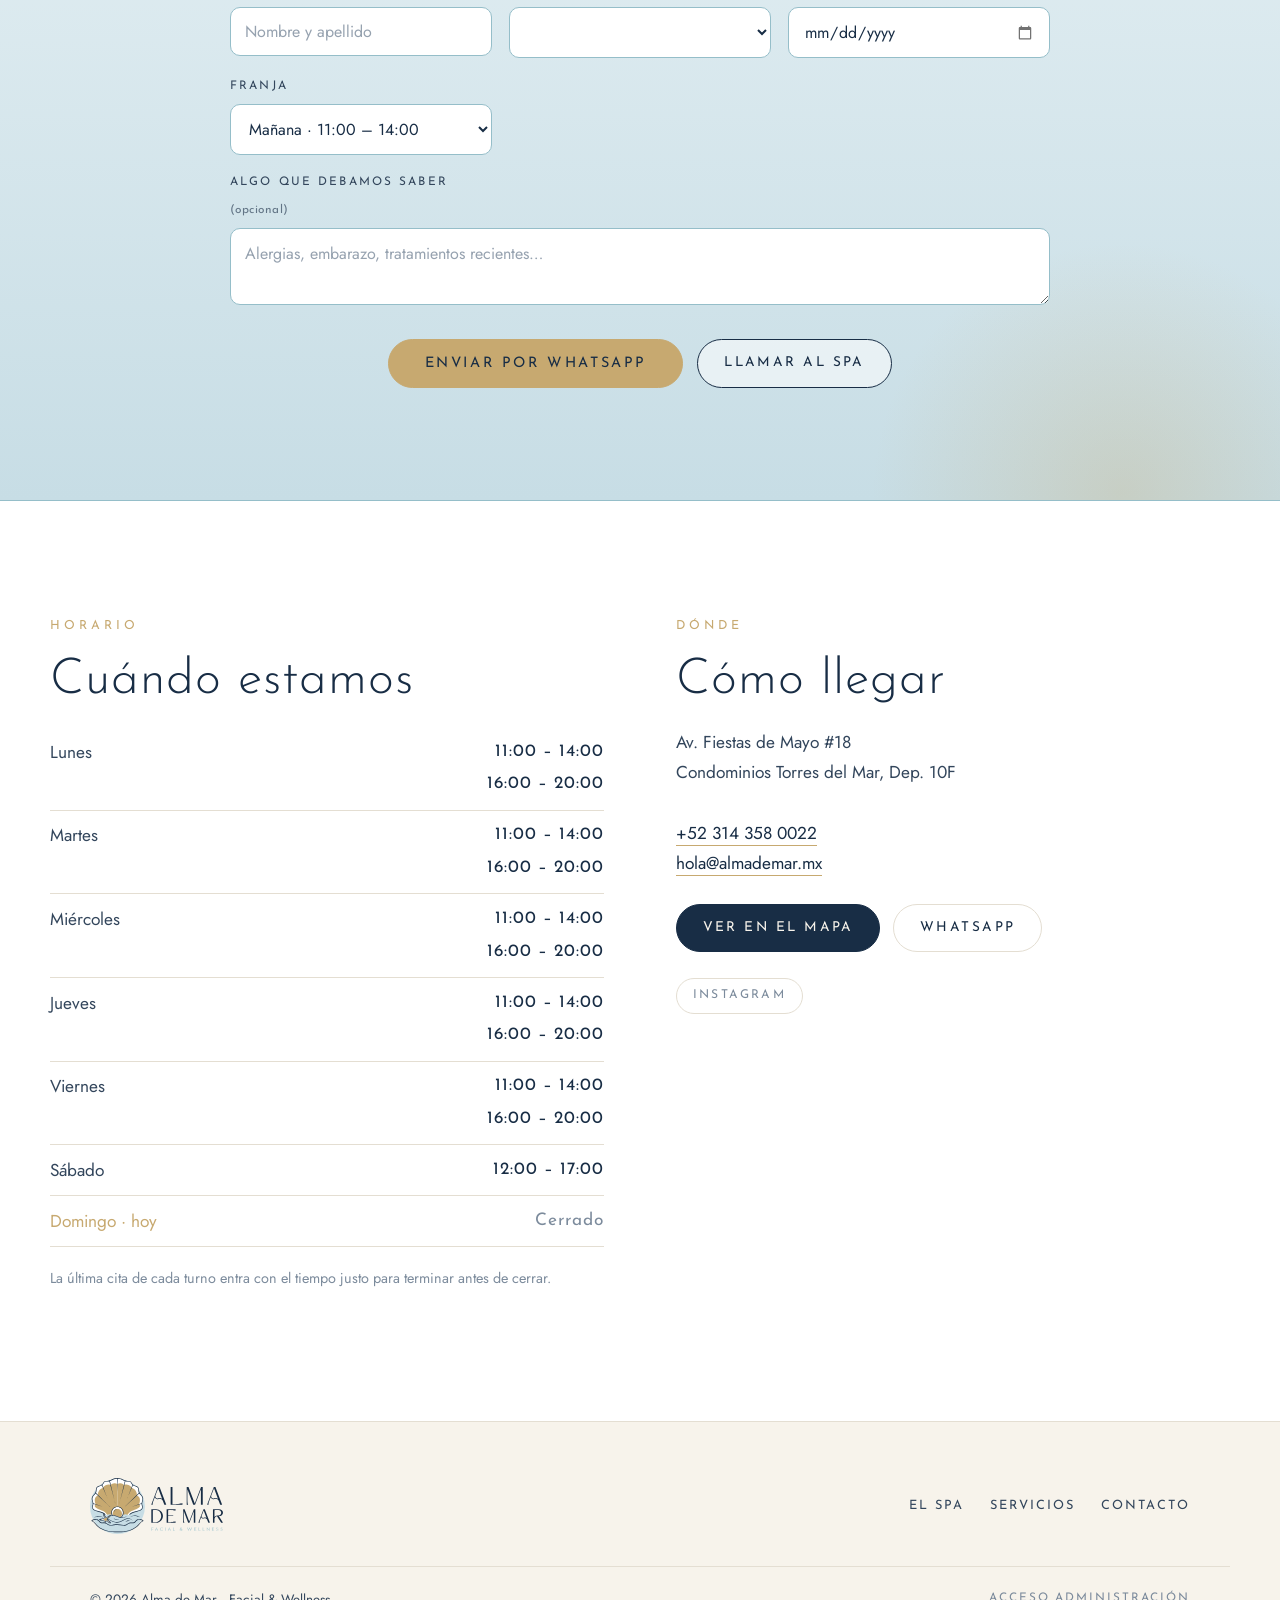
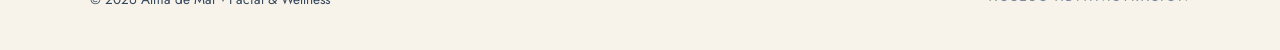
==== commit 6df3b015: "Tienda en línea: catálogo, carrito, envíos y cobro con Stripe Los 129 productos de la lista de preci" ====
--- a/index.html
+++ b/index.html
@@ -19,7 +19,7 @@
 <link rel="preconnect" href="https://fonts.googleapis.com">
 <link rel="preconnect" href="https://fonts.gstatic.com" crossorigin>
 <link href="https://fonts.googleapis.com/css2?family=Josefin+Sans:wght@200;300;400&family=Jost:wght@300;400;500&display=swap" rel="stylesheet">
-<link rel="stylesheet" href="assets/css/landing.css?v=8">
+<link rel="stylesheet" href="assets/css/landing.css?v=9">
 </head>
 <body>
 
@@ -36,6 +36,7 @@
     <a href="#servicios">Servicios</a>
     <a href="#ritual">El ritual</a>
     <a href="#espacio">Galería</a>
+    <a href="tienda.html">Tienda</a>
     <a href="#contacto">Contacto</a>
   </nav>
 
@@ -315,8 +316,8 @@
   </svg>
 </a>
 
-<script src="assets/js/config.js?v=8"></script>
-<script src="assets/js/api.js?v=8"></script>
-<script src="assets/js/landing.js?v=8"></script>
+<script src="assets/js/config.js?v=9"></script>
+<script src="assets/js/api.js?v=9"></script>
+<script src="assets/js/landing.js?v=9"></script>
 </body>
 </html>
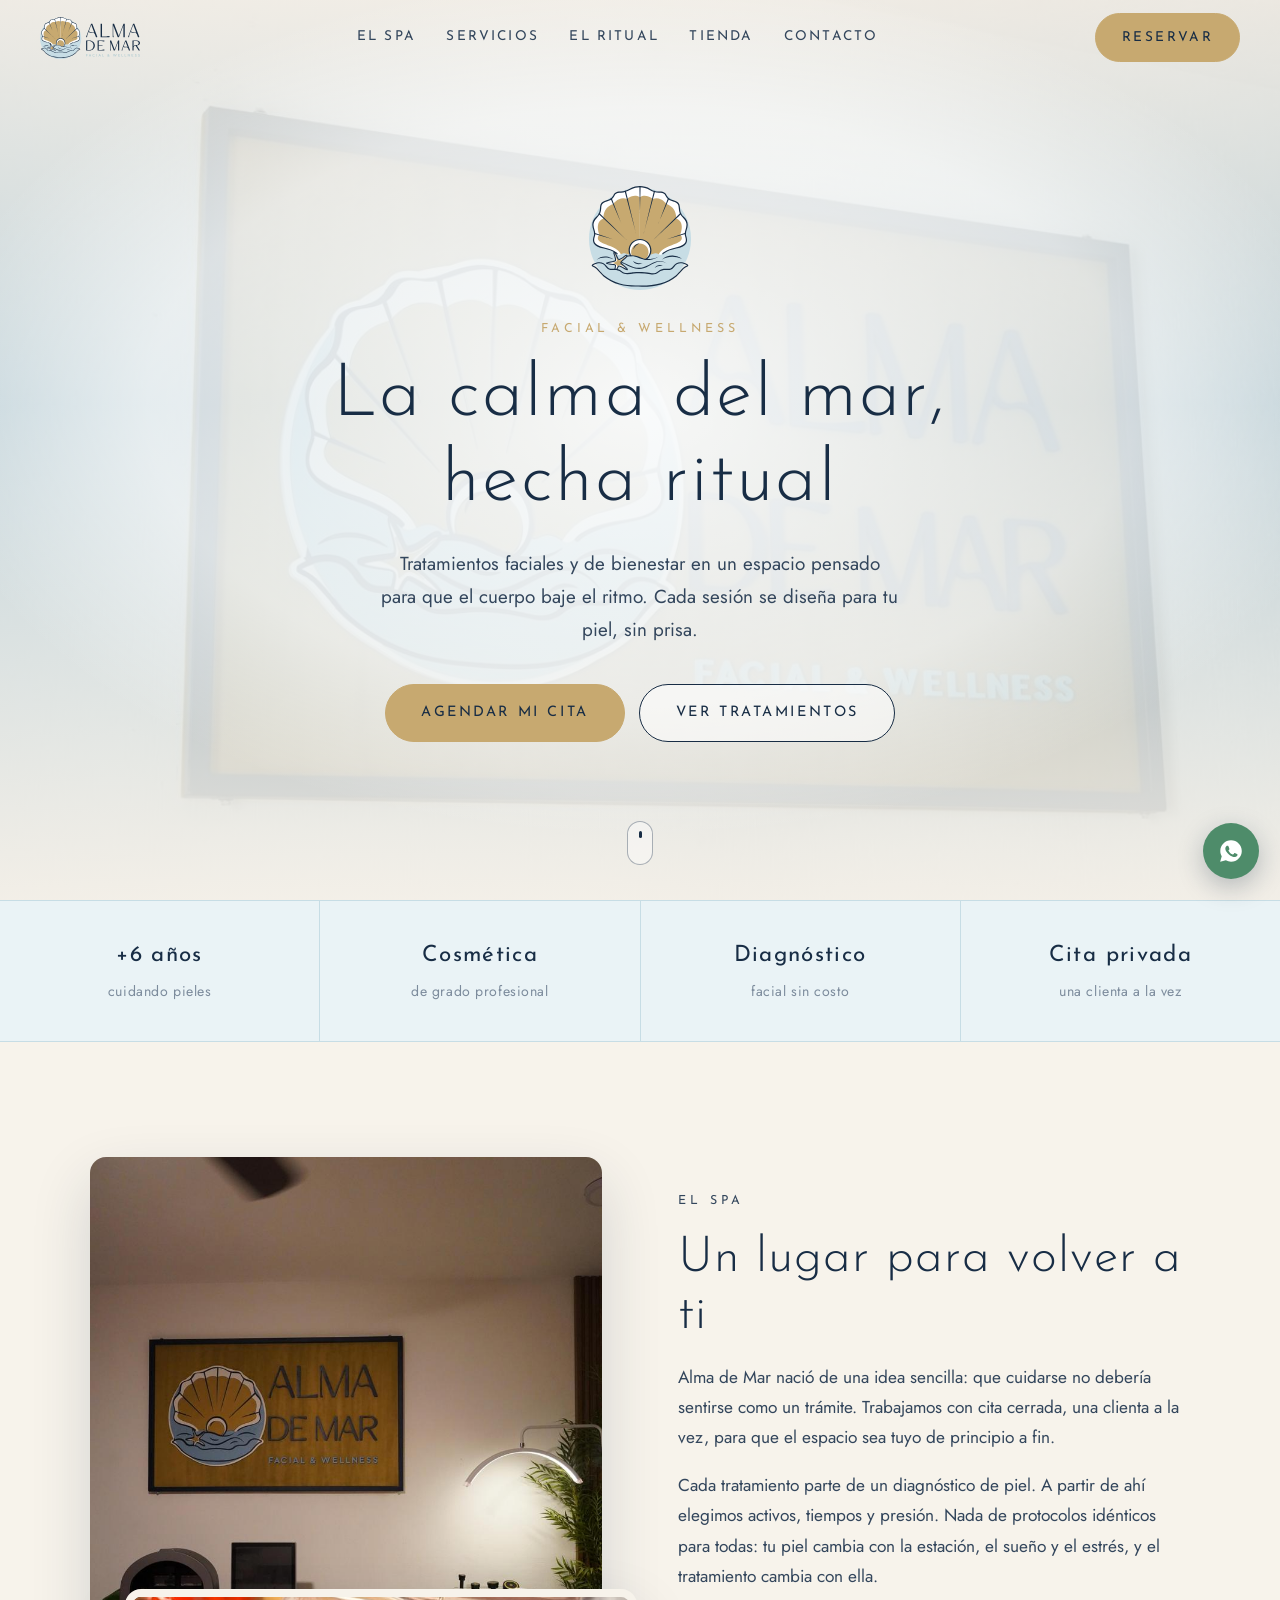
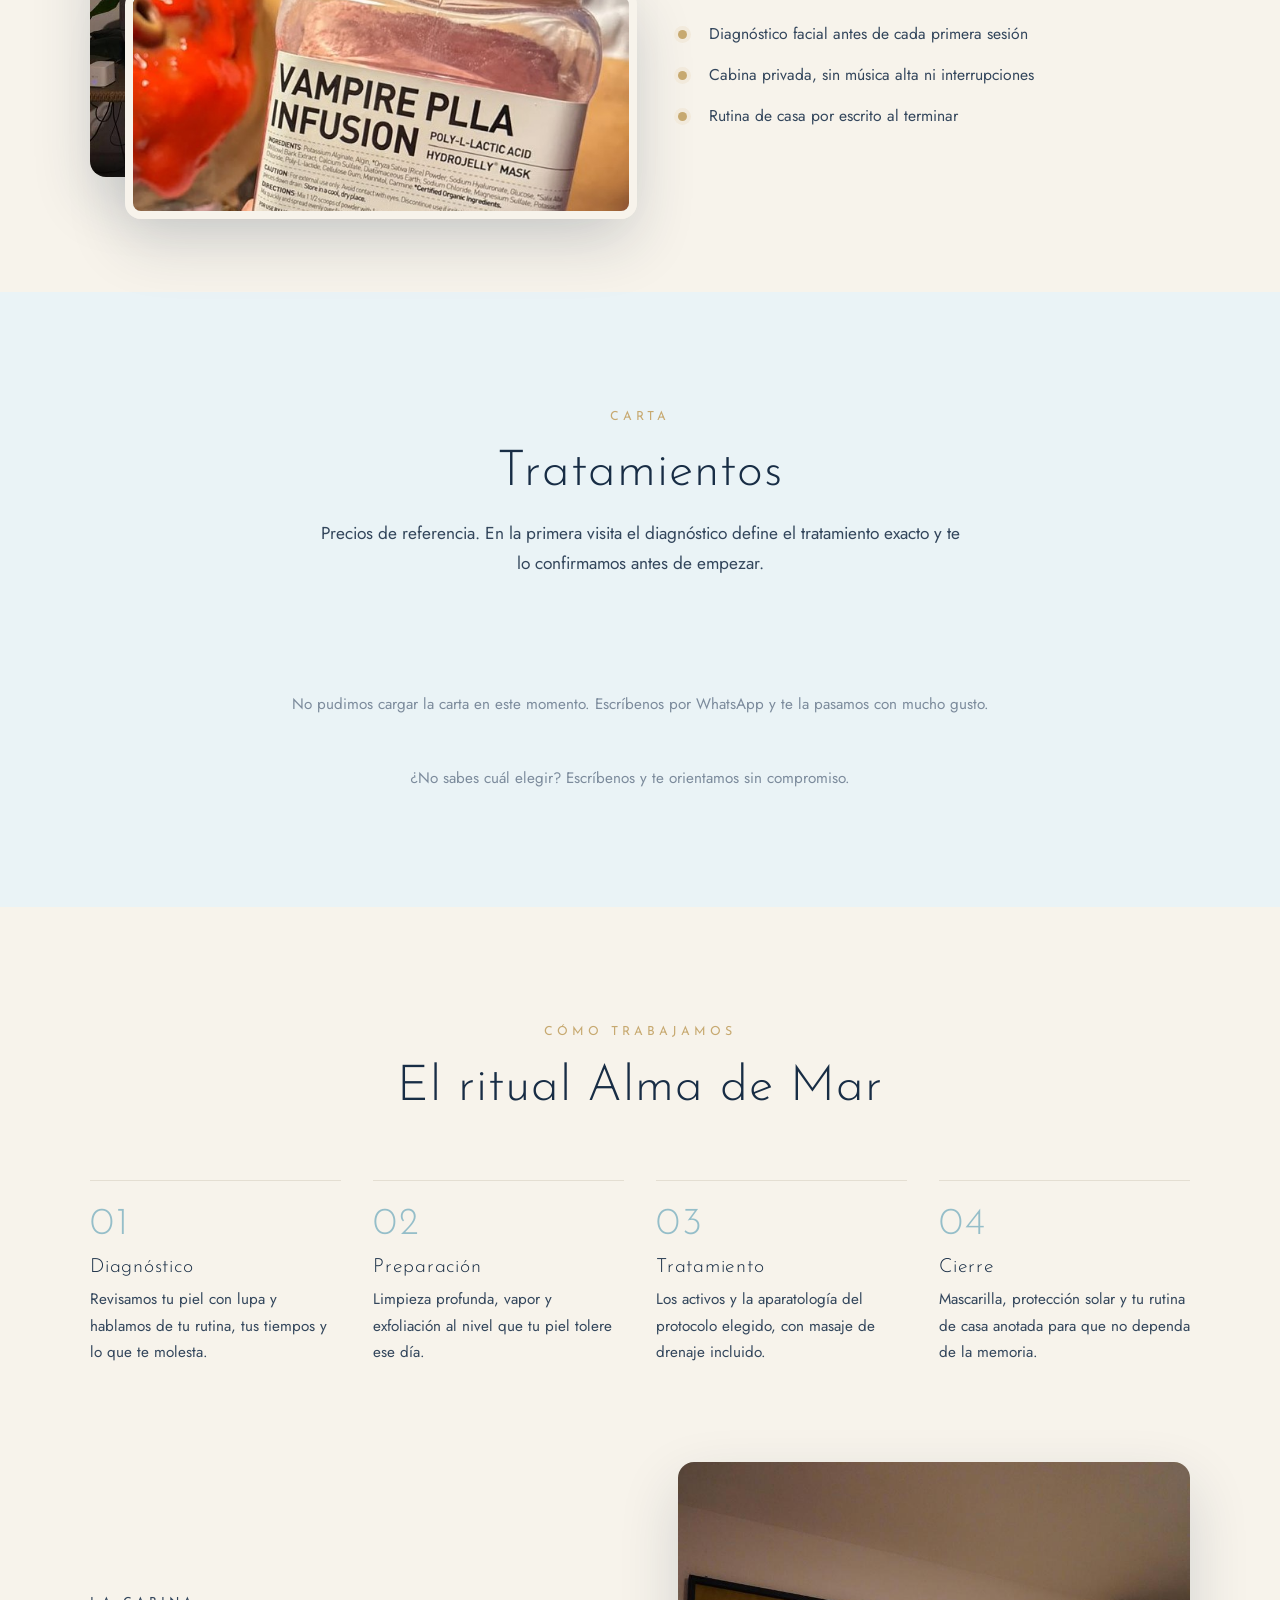
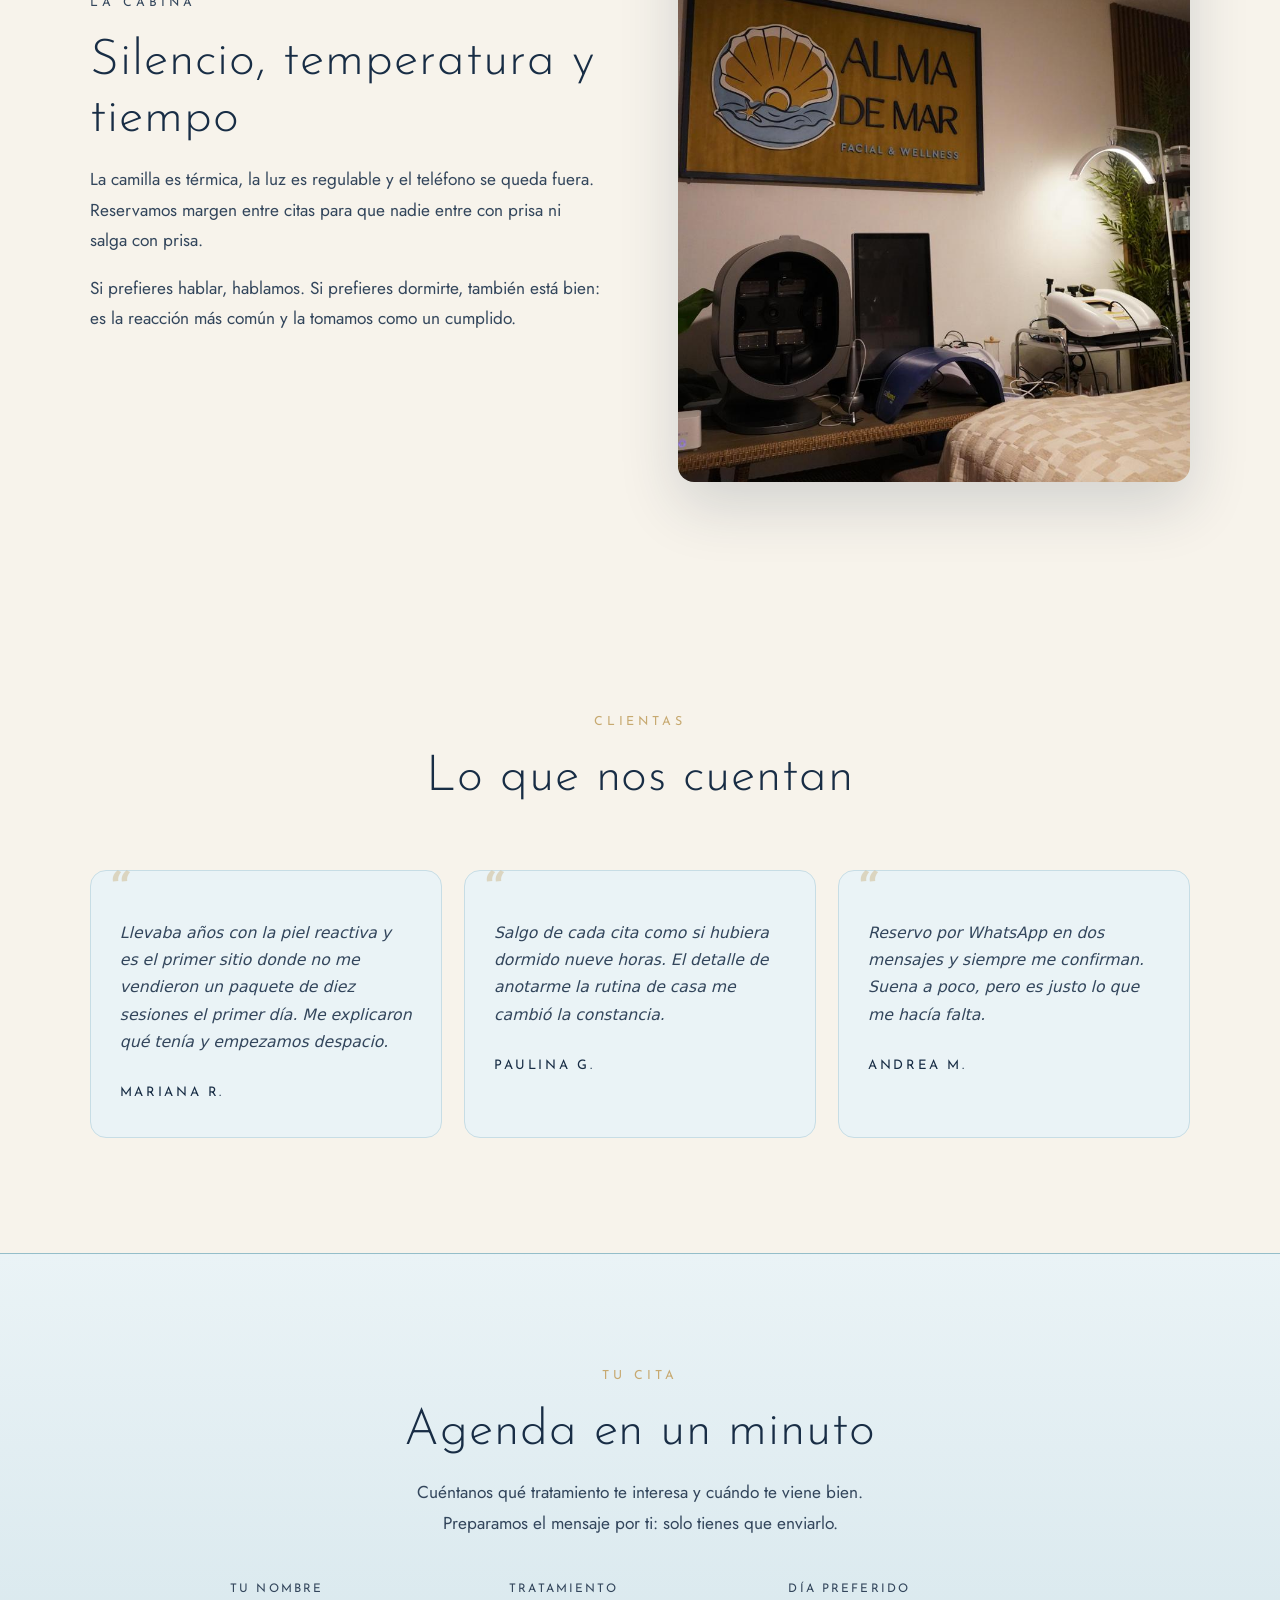
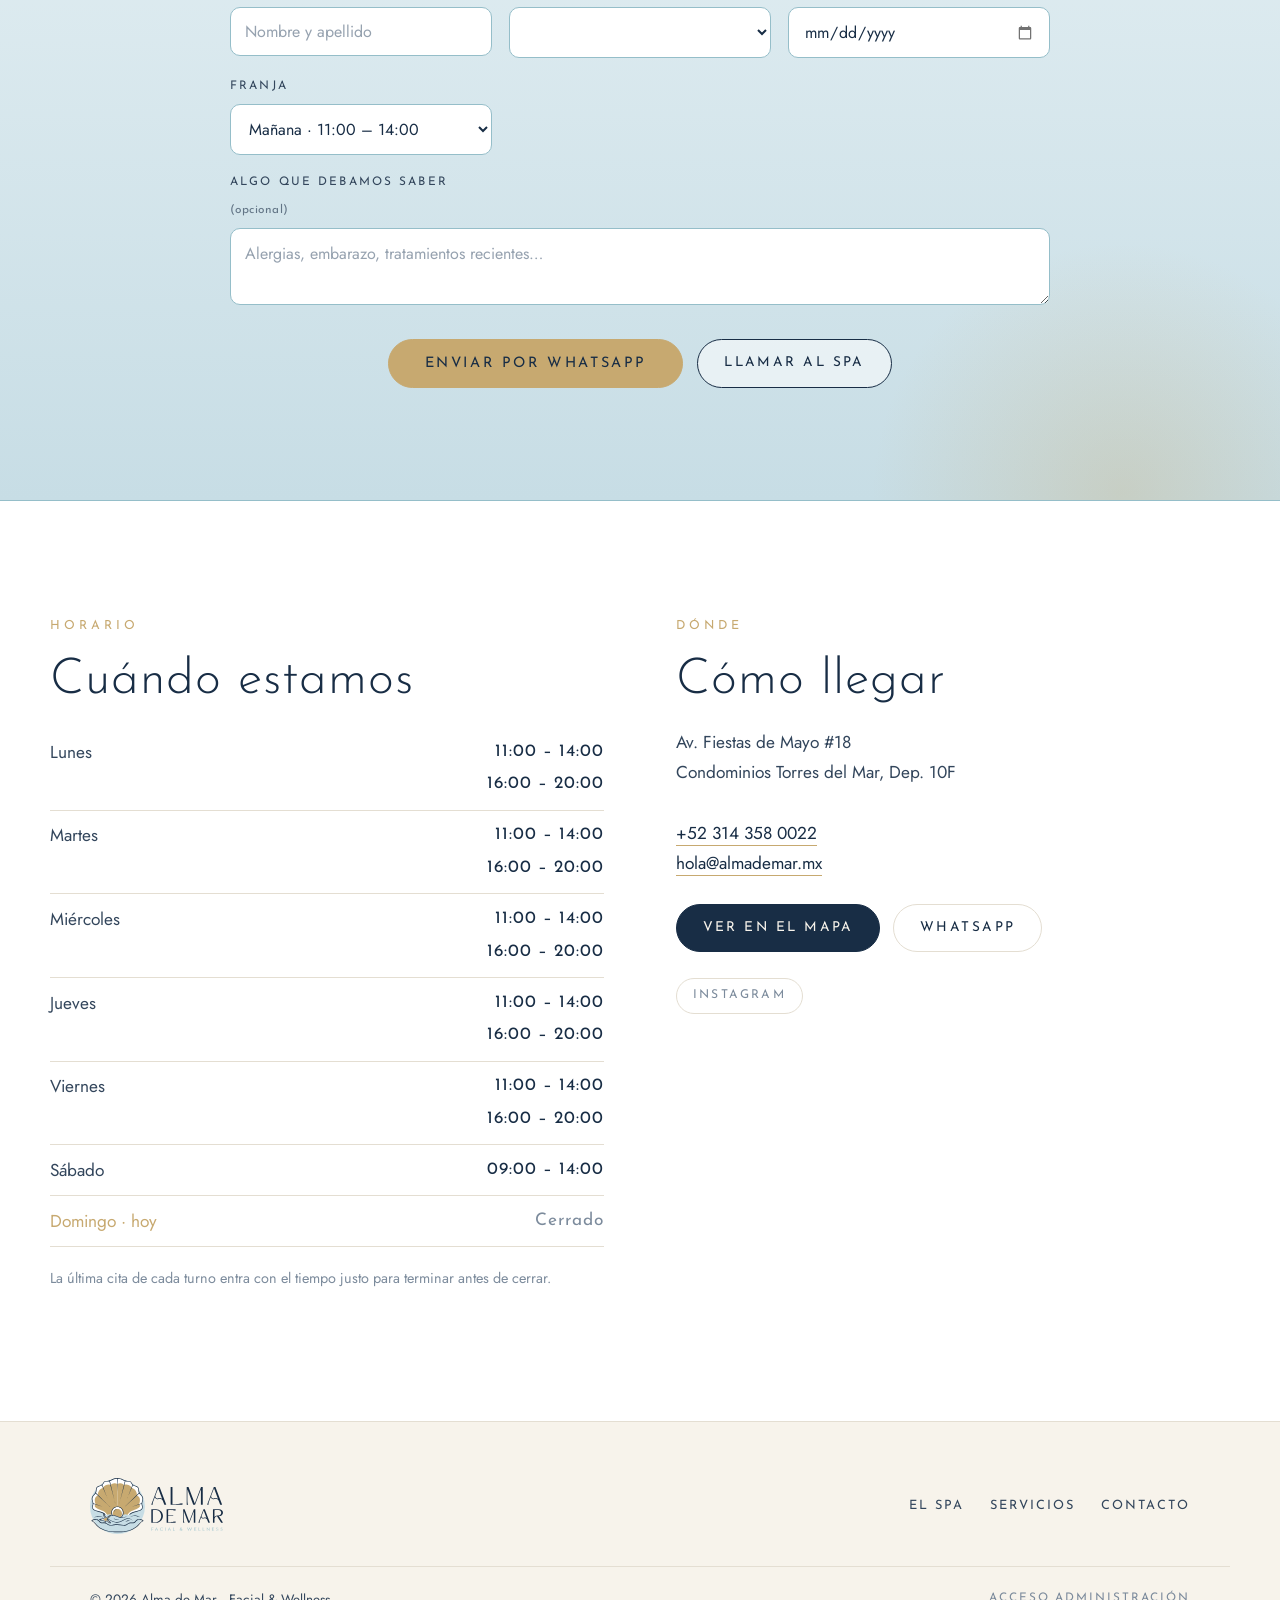
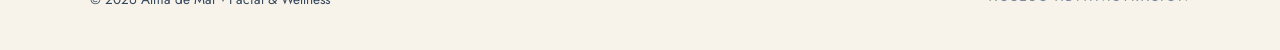
==== commit 3c531815: "Sábado de 9 a 14, y precios con centavos El horario del sábado pasa de 12:00–17:00 a 09:00–14:00. Ma" ====
--- a/index.html
+++ b/index.html
@@ -19,7 +19,7 @@
 <link rel="preconnect" href="https://fonts.googleapis.com">
 <link rel="preconnect" href="https://fonts.gstatic.com" crossorigin>
 <link href="https://fonts.googleapis.com/css2?family=Josefin+Sans:wght@200;300;400&family=Jost:wght@300;400;500&display=swap" rel="stylesheet">
-<link rel="stylesheet" href="assets/css/landing.css?v=9">
+<link rel="stylesheet" href="assets/css/landing.css?v=11">
 </head>
 <body>
 
@@ -316,8 +316,8 @@
   </svg>
 </a>
 
-<script src="assets/js/config.js?v=9"></script>
-<script src="assets/js/api.js?v=9"></script>
-<script src="assets/js/landing.js?v=9"></script>
+<script src="assets/js/config.js?v=11"></script>
+<script src="assets/js/api.js?v=11"></script>
+<script src="assets/js/landing.js?v=11"></script>
 </body>
 </html>
